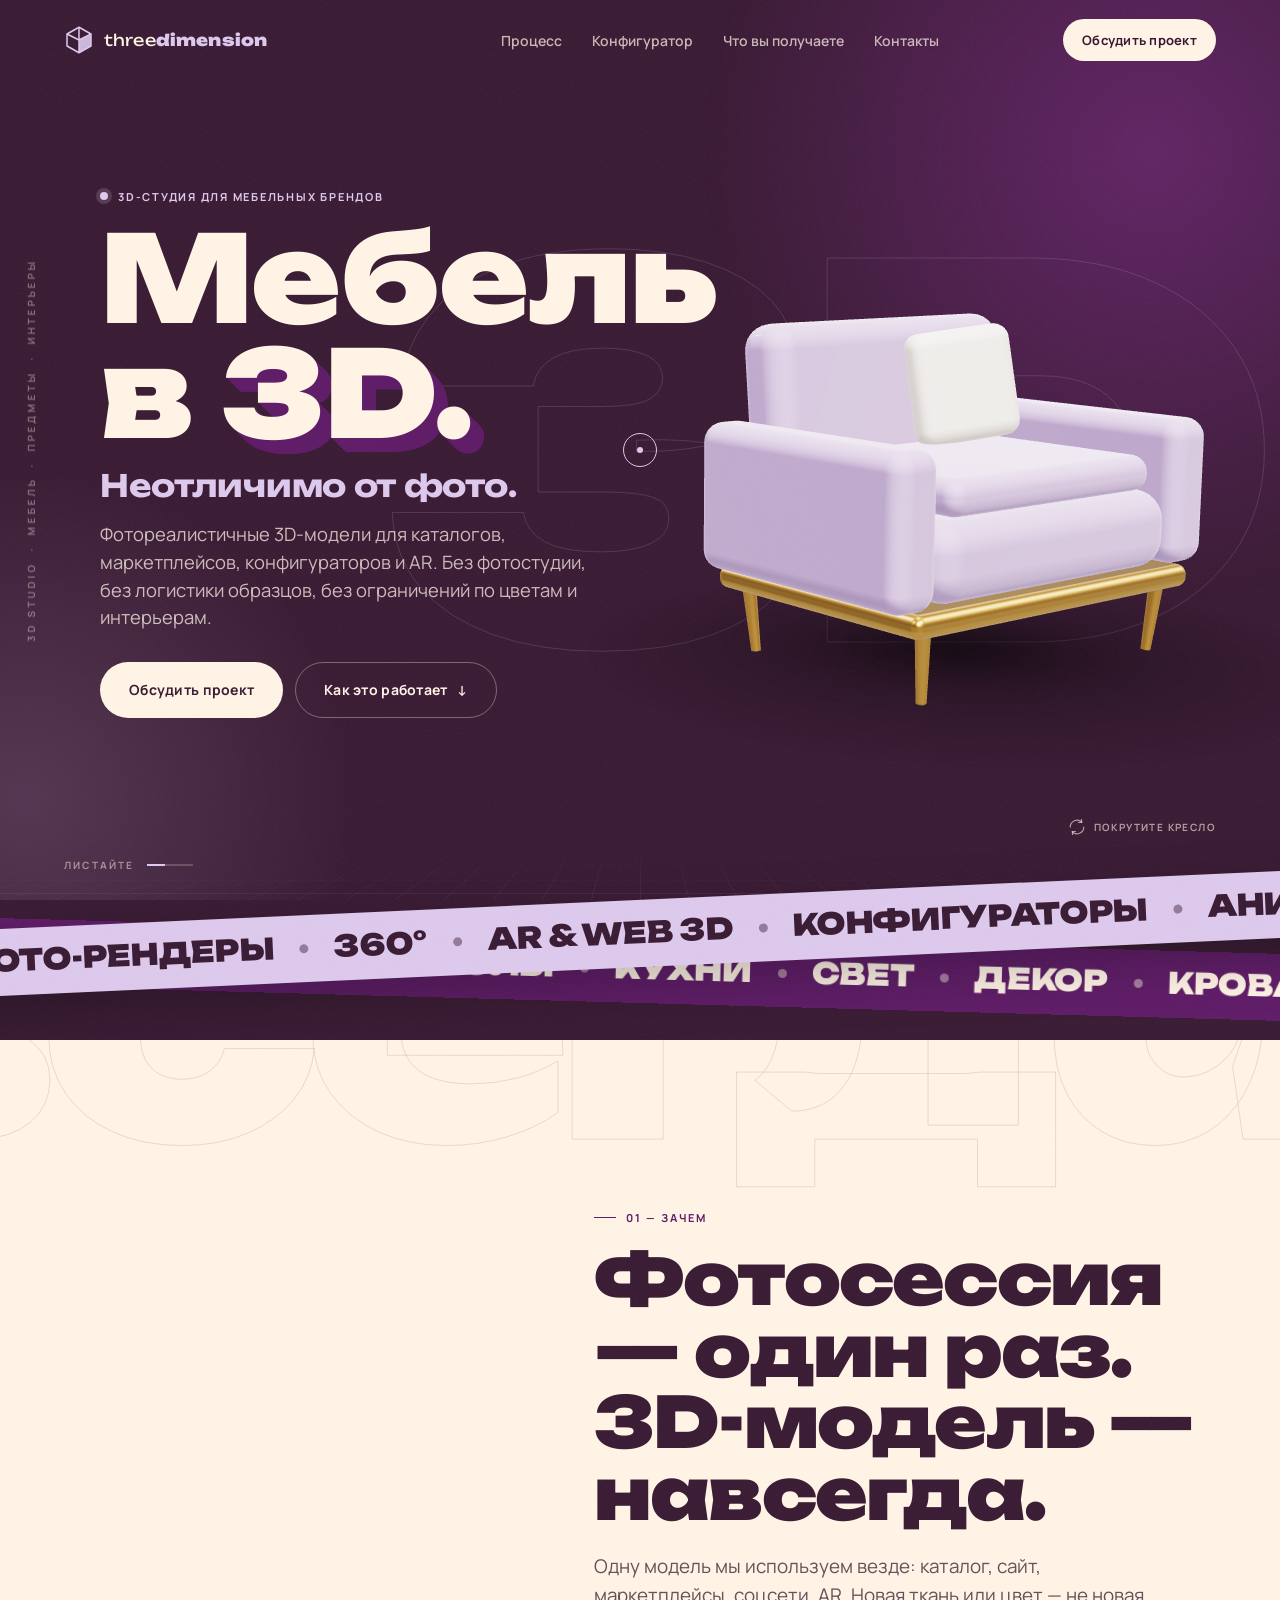
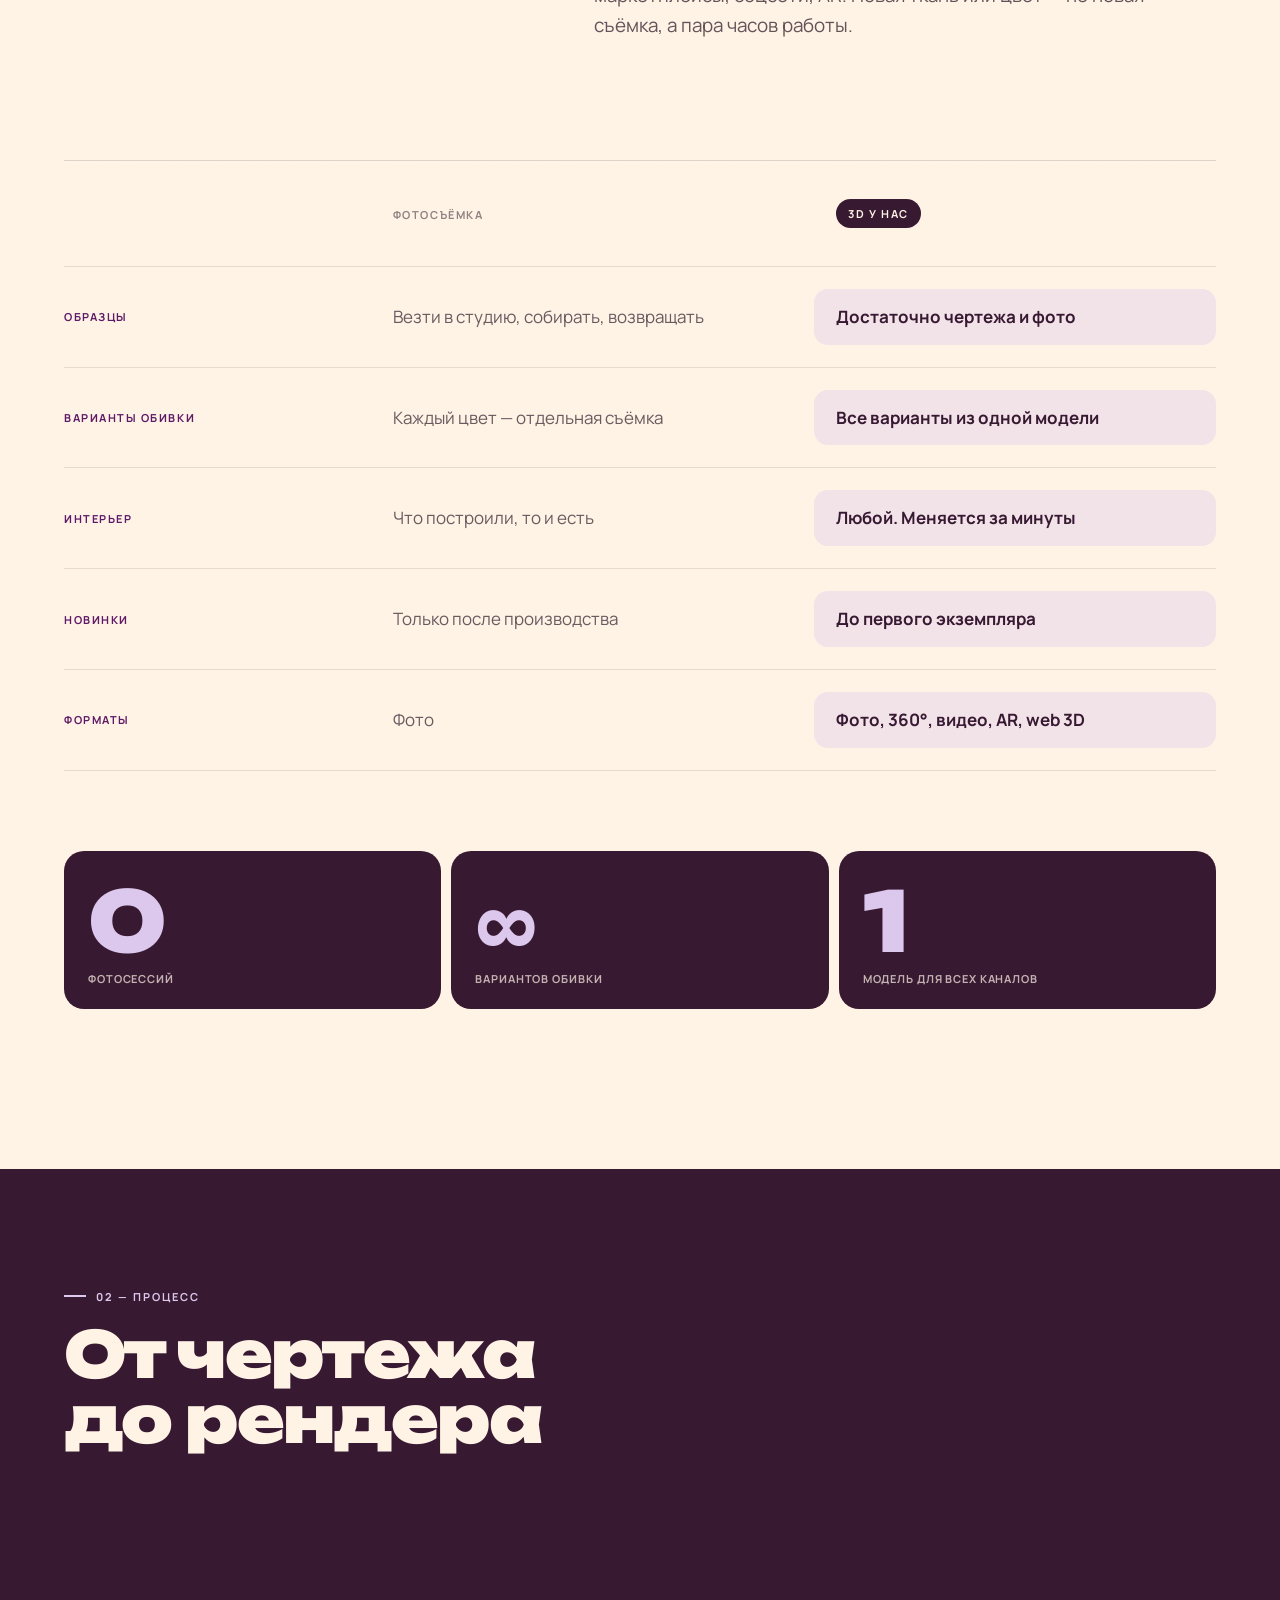
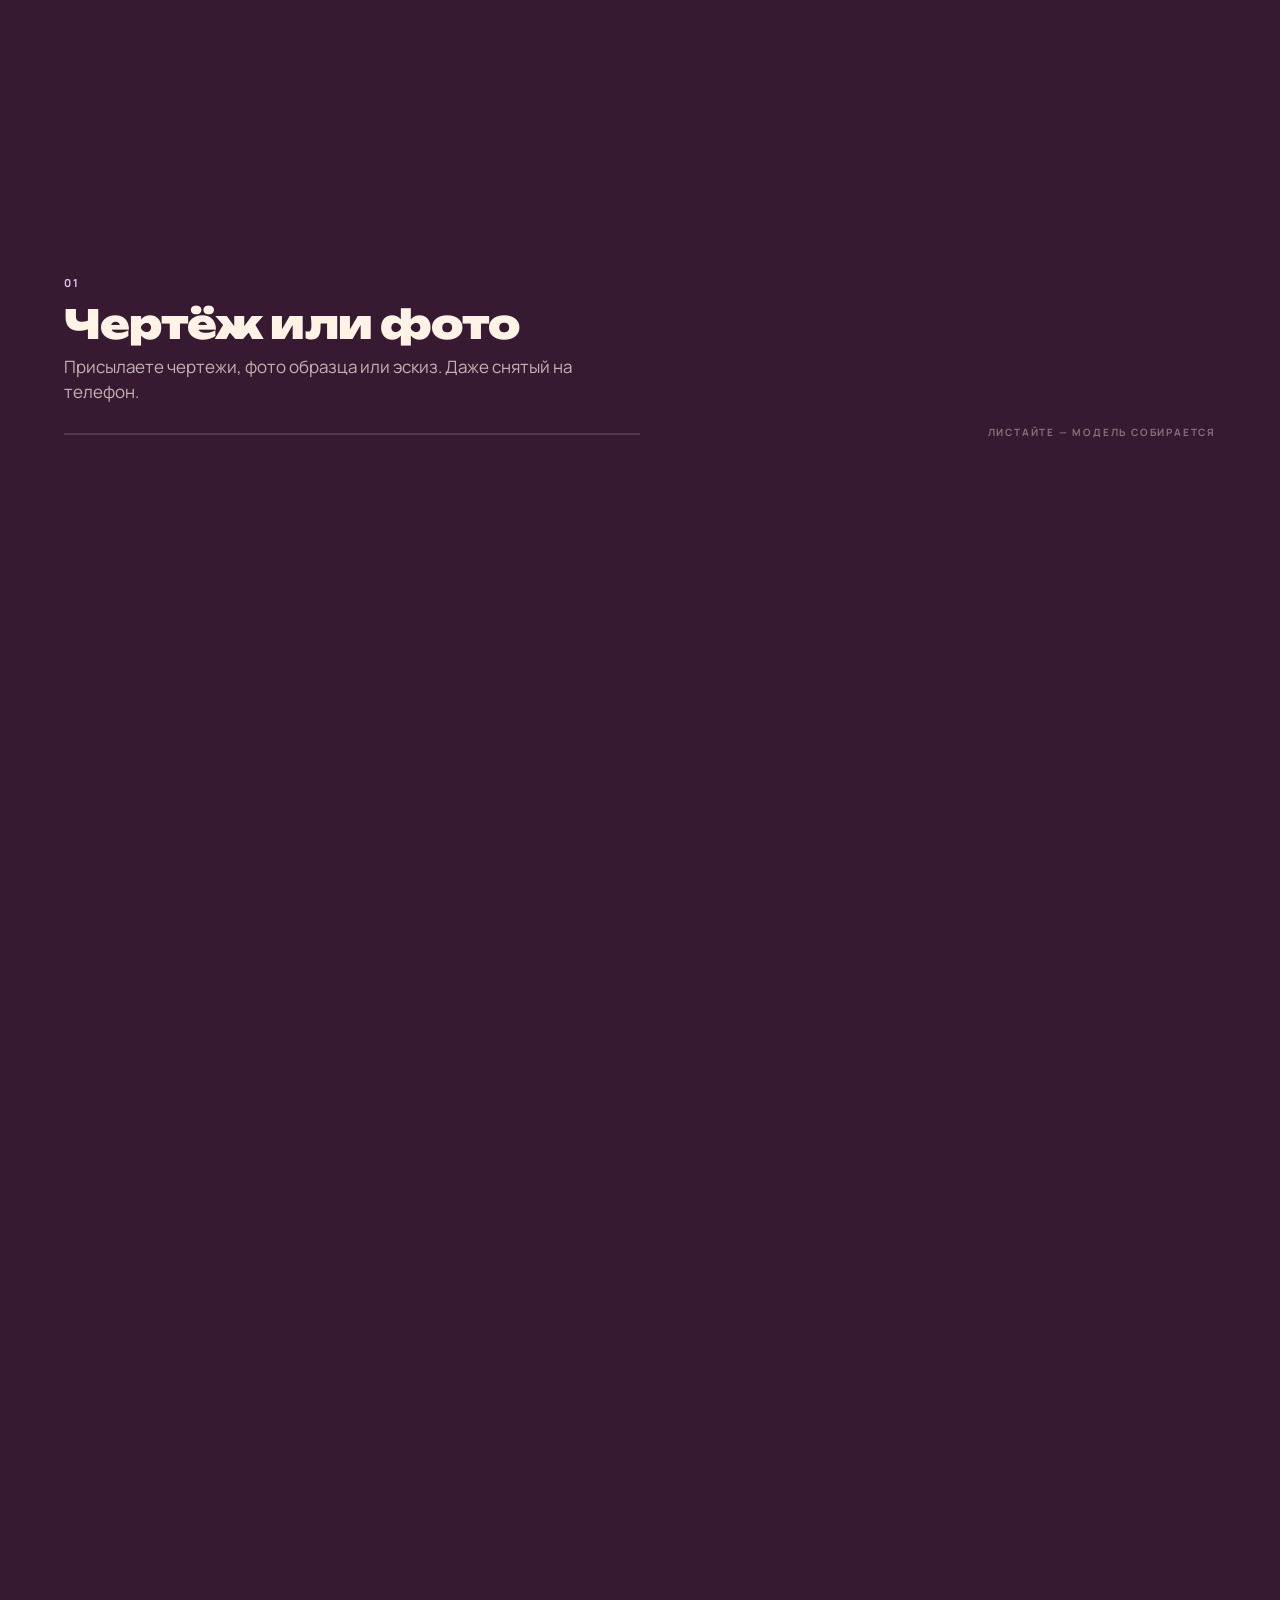
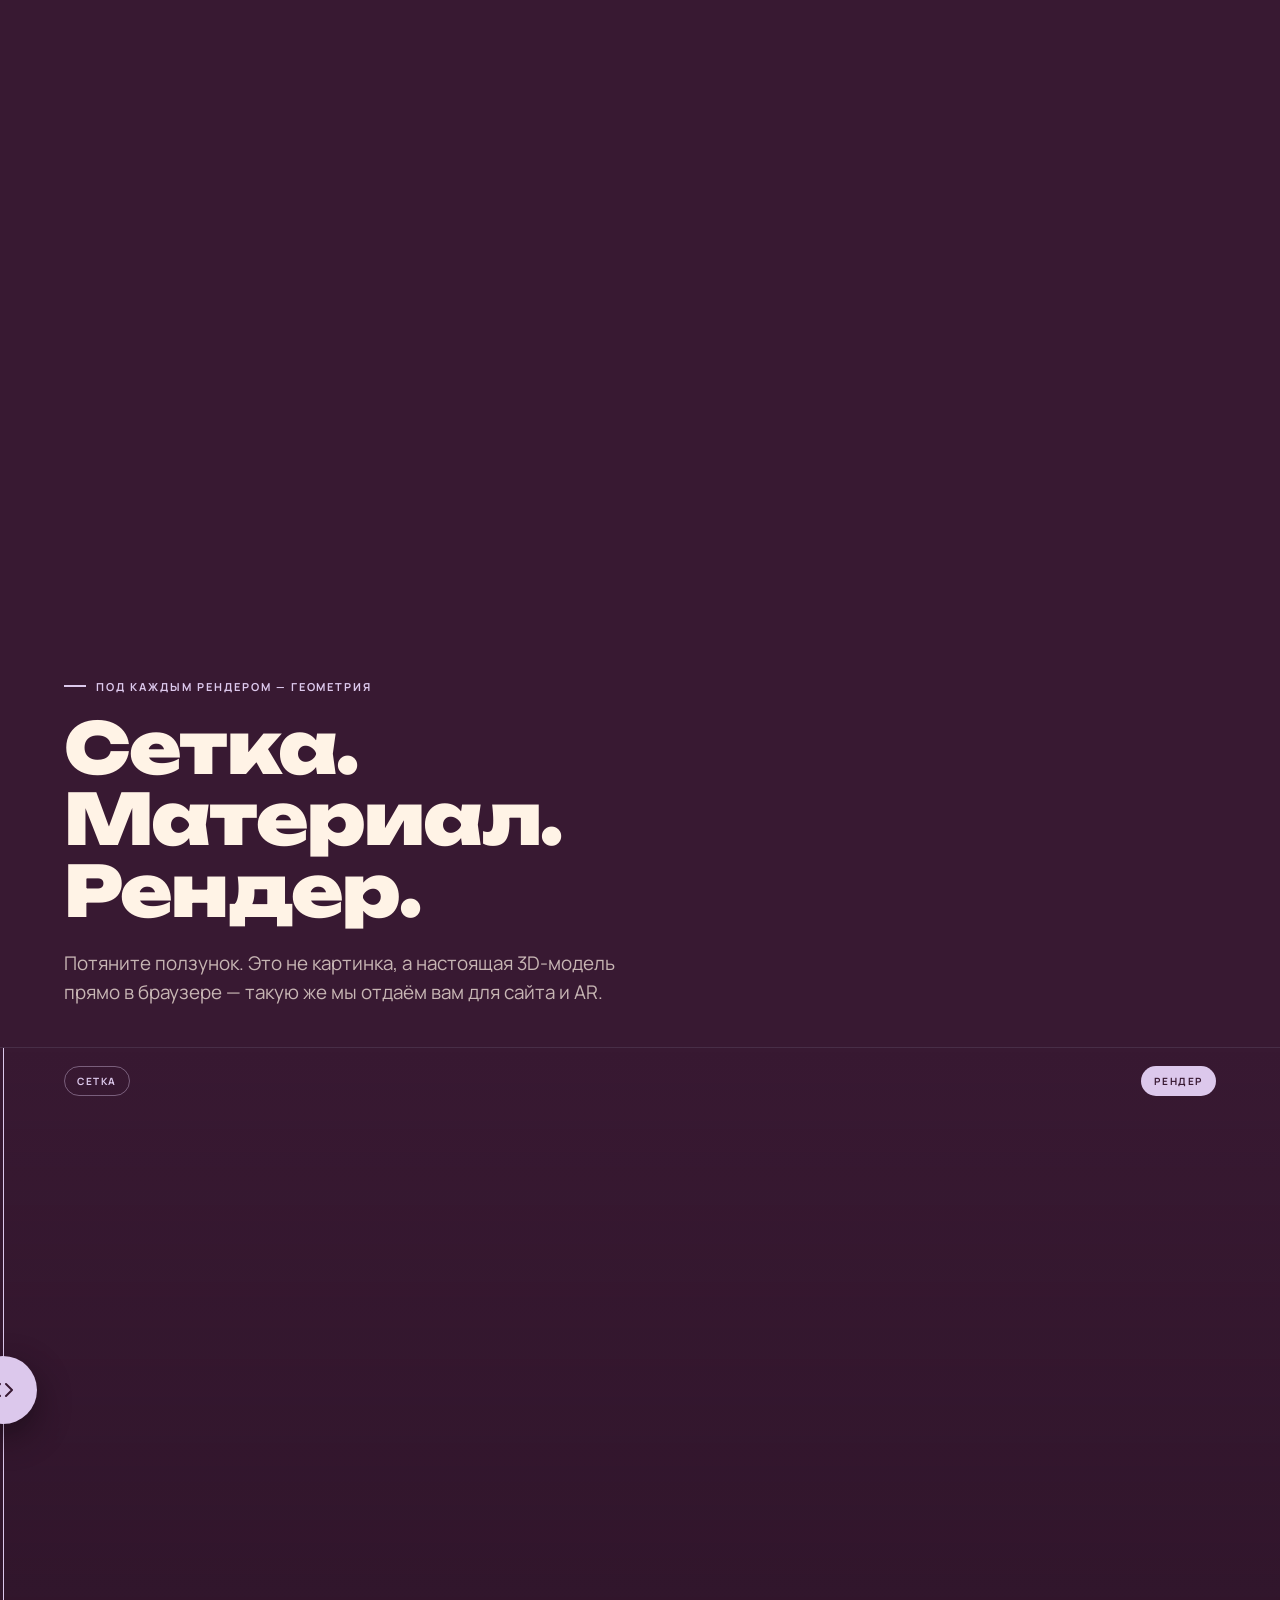
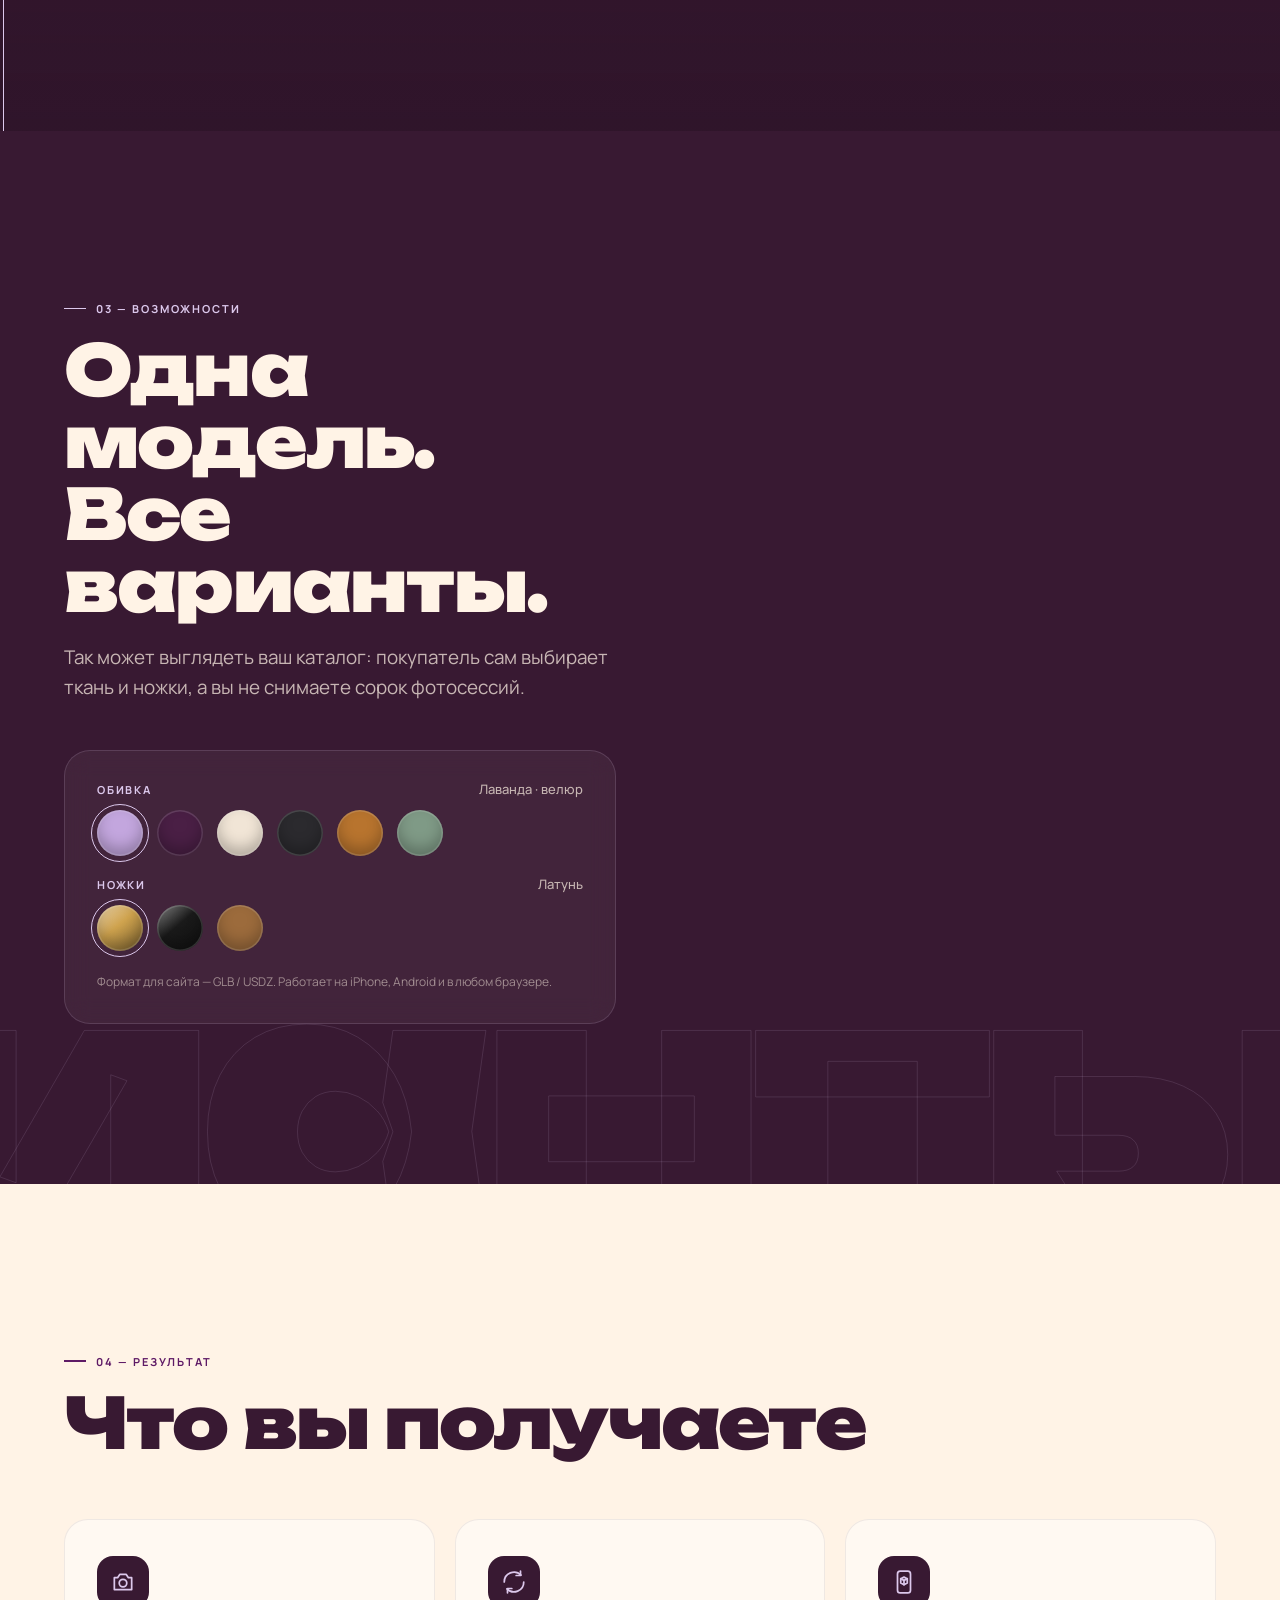
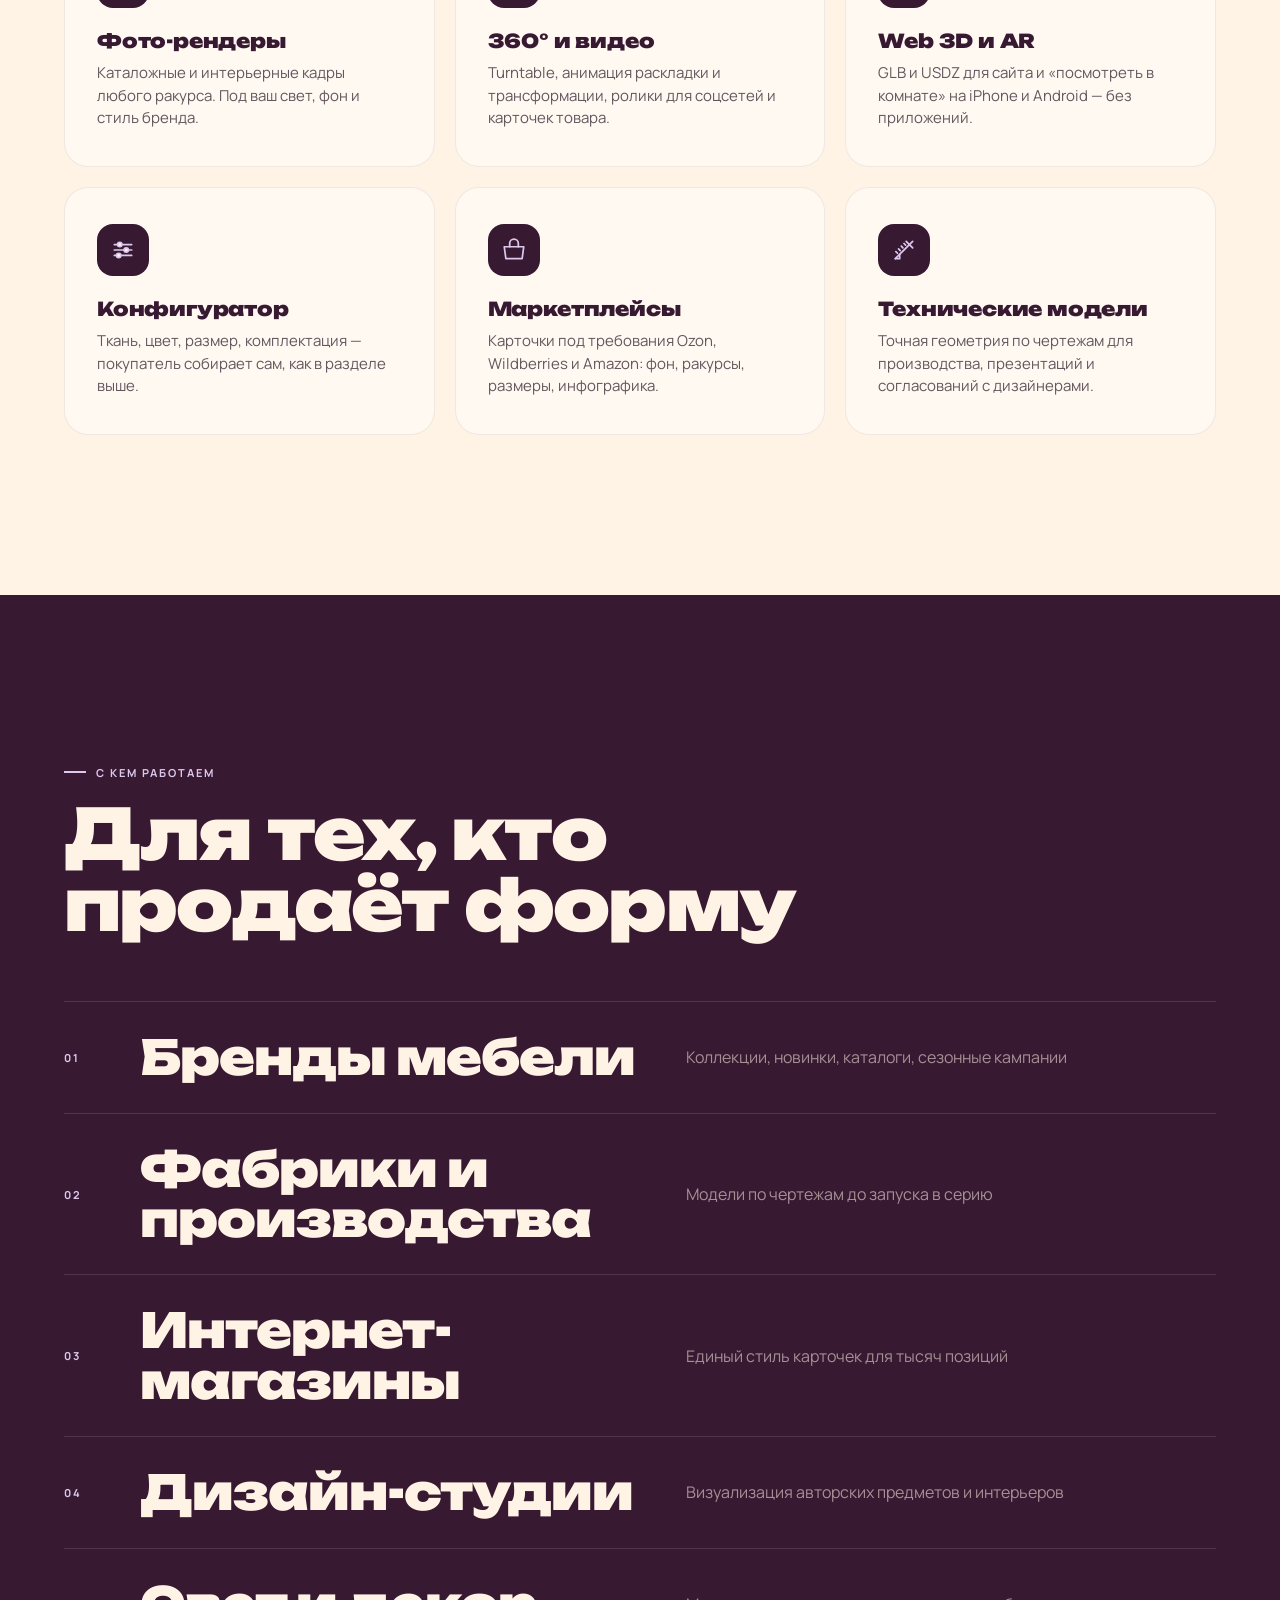
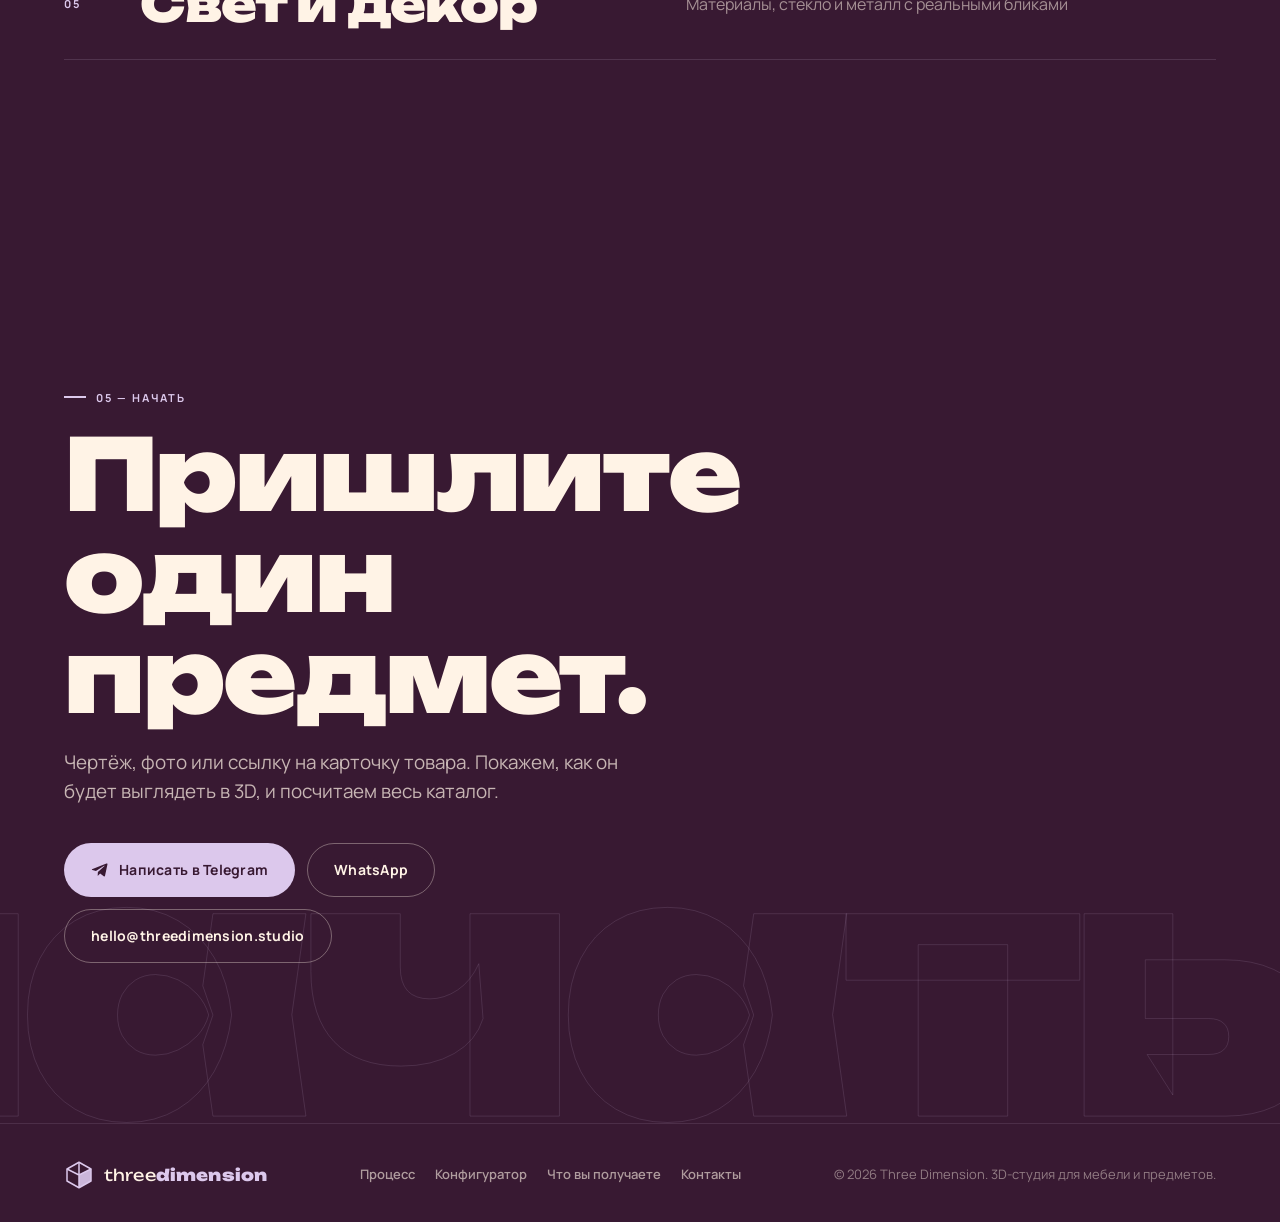
==== index.html @ 96ffd74b "Сайт 3D-студии Three Dimension: hero с 3D-креслом, процесс, сетка/рендер, конфигуратор Статичный mob" ====
<!DOCTYPE html>
<html lang="ru">
<head>
  <meta charset="utf-8">
  <meta name="viewport" content="width=device-width, initial-scale=1, viewport-fit=cover">
  <title>Three Dimension — 3D-модели мебели и предметов, неотличимые от фото</title>
  <meta name="description" content="3D-студия для брендов мебели и предметов. Фотореалистичные 3D-модели для каталогов, маркетплейсов, конфигураторов и AR. Одна модель — все варианты обивки, цветов и интерьеров.">
  <meta name="theme-color" content="#381932">
  <meta property="og:title" content="Three Dimension — мебель в 3D, неотличимо от фото">
  <meta property="og:description" content="Фотореалистичные 3D-модели мебели и предметов для каталогов, маркетплейсов, конфигураторов и AR.">
  <meta property="og:type" content="website">
  <link rel="icon" href="assets/img/favicon.svg" type="image/svg+xml">
  <link rel="preconnect" href="https://fonts.googleapis.com">
  <link rel="preconnect" href="https://fonts.gstatic.com" crossorigin>
  <link href="https://fonts.googleapis.com/css2?family=Unbounded:wght@400;700;900&family=Manrope:wght@400;500;600;700&display=swap" rel="stylesheet">
  <link rel="stylesheet" href="assets/css/styles.css">
  <script type="importmap">
    {
      "imports": {
        "three": "./assets/vendor/three/three.module.min.js",
        "three/addons/": "./assets/vendor/three/addons/"
      }
    }
  </script>
</head>
<body>

  <!-- ===== Прелоадер ===== -->
  <div class="loader" id="loader" aria-hidden="true">
    <div class="loader__panel loader__panel--top"></div>
    <div class="loader__panel loader__panel--bottom"></div>
    <div class="loader__content">
      <div class="cube" aria-hidden="true">
        <i></i><i></i><i></i><i></i><i></i><i></i>
      </div>
      <div class="loader__bar"><i id="loaderBar"></i></div>
      <div class="loader__text">собираем 3D-сцену</div>
    </div>
  </div>

  <!-- ===== Кастомный курсор (только десктоп) ===== -->
  <div class="cursor" id="cursor" aria-hidden="true">
    <div class="cursor__dot"></div>
    <div class="cursor__ring"><span>покрутить</span></div>
  </div>

  <!-- ===== 3D-сцена: один фиксированный canvas на всю страницу ===== -->
  <canvas class="scene" id="scene" aria-hidden="true"></canvas>
  <div class="scene-fallback" id="sceneFallback" aria-hidden="true">
    <svg viewBox="0 0 320 320" fill="none" stroke="currentColor" stroke-width="1.5" stroke-linejoin="round">
      <g class="fb-float">
        <path d="M160 40 260 100v120l-100 60-100-60V100z"/>
        <path d="M160 40v120m0 0 100-60M160 160 60 100M160 160v120"/>
        <path d="M110 70v60l50 30 50-30V70" opacity=".5"/>
        <path d="M60 160l100 60 100-60" opacity=".5"/>
        <circle cx="160" cy="160" r="6" fill="currentColor" stroke="none"/>
      </g>
    </svg>
  </div>
  <div class="noise" aria-hidden="true"></div>

  <!-- ===== Шапка ===== -->
  <header class="header" id="header">
    <a class="logo" href="#top" aria-label="Three Dimension — на главную">
      <svg class="logo__mark" viewBox="0 0 40 40" aria-hidden="true">
        <path d="M20 3 36 12v16L20 37 4 28V12z" fill="none" stroke="currentColor" stroke-width="2" stroke-linejoin="round"/>
        <path d="M20 3v17m0 0 16-8M20 20 4 12M20 20v17" fill="none" stroke="currentColor" stroke-width="2" stroke-linejoin="round"/>
        <path d="M20 20 36 12v16L20 37z" fill="currentColor" opacity=".9"/>
      </svg>
      <span class="logo__text">three<b>dimension</b></span>
    </a>

    <nav class="nav" aria-label="Разделы">
      <a href="#process">Процесс</a>
      <a href="#config">Конфигуратор</a>
      <a href="#services">Что вы получаете</a>
      <a href="#contact">Контакты</a>
    </nav>

    <a class="btn btn--milk btn--sm header__cta" href="#contact" data-cursor="link">Обсудить проект</a>

    <button class="burger" id="burger" aria-label="Открыть меню" aria-expanded="false" aria-controls="menu">
      <span></span><span></span>
    </button>
  </header>

  <!-- ===== Мобильное меню ===== -->
  <div class="menu" id="menu" aria-hidden="true">
    <div class="menu__bg"></div>
    <nav class="menu__nav" aria-label="Меню">
      <a href="#process"><small>01</small>Процесс</a>
      <a href="#compare"><small>02</small>Сетка / рендер</a>
      <a href="#config"><small>03</small>Конфигуратор</a>
      <a href="#services"><small>04</small>Результат</a>
      <a href="#contact"><small>05</small>Контакты</a>
    </nav>
    <div class="menu__foot">
      <a class="btn btn--milk" href="#contact">Обсудить проект</a>
      <p>3D-студия для брендов мебели и предметов</p>
    </div>
  </div>

  <main id="top">

    <!-- ===== HERO ===== -->
    <section class="hero" id="hero" data-stage="hero">
      <div class="hero__bg" aria-hidden="true">
        <div class="orb orb--1" data-parallax="-0.15"></div>
        <div class="orb orb--2" data-parallax="0.1"></div>
        <div class="hero__big" data-parallax="0.25">3D</div>
        <div class="hero__floor"></div>
      </div>

      <aside class="hero__side" aria-hidden="true">3D studio&nbsp;&nbsp;·&nbsp;&nbsp;мебель&nbsp;&nbsp;·&nbsp;&nbsp;предметы&nbsp;&nbsp;·&nbsp;&nbsp;интерьеры</aside>

      <div class="hero__drag" id="heroDrag" data-cursor="drag" aria-hidden="true"></div>

      <div class="hero__content">
        <p class="hero__eyebrow">
          <span class="dot"></span>3D-студия для мебельных брендов
        </p>
        <h1 class="hero__title" data-split>
          <span class="hero__line">Мебель</span>
          <span class="hero__line">в <em class="extrude">3D.</em></span>
          <span class="hero__line hero__line--sub">Неотличимо от фото.</span>
        </h1>
        <p class="hero__lead">
          Фотореалистичные 3D-модели для каталогов, маркетплейсов, конфигураторов и AR.
          <span class="hero__lead-more">Без фотостудии, без логистики образцов, без ограничений по цветам и интерьерам.</span>
        </p>
        <div class="hero__actions">
          <a class="btn btn--milk" href="#contact" data-cursor="link" data-magnet>Обсудить проект</a>
          <a class="btn btn--ghost" href="#process" data-cursor="link" data-magnet>Как это работает <span class="arrow">↓</span></a>
        </div>
      </div>

      <div class="hero__hint" aria-hidden="true">
        <svg viewBox="0 0 24 24" fill="none" stroke="currentColor" stroke-width="1.6" stroke-linecap="round" stroke-linejoin="round"><path d="M3 12a9 9 0 0 1 15.5-6.3M21 12a9 9 0 0 1-15.5 6.3"/><path d="M18 2v4h-4M6 22v-4h4"/></svg>
        <span>покрутите кресло</span>
      </div>

      <div class="hero__scroll" aria-hidden="true"><span>листайте</span><i></i></div>
    </section>

    <!-- ===== Бегущая строка ===== -->
    <div class="marquee-wrap" aria-hidden="true">
      <div class="marquee marquee--a">
        <div class="marquee__track">
          <span>Фото-рендеры</span><span>360°</span><span>AR &amp; Web 3D</span><span>Конфигураторы</span><span>Анимация</span><span>Маркетплейсы</span>
          <span>Фото-рендеры</span><span>360°</span><span>AR &amp; Web 3D</span><span>Конфигураторы</span><span>Анимация</span><span>Маркетплейсы</span>
        </div>
      </div>
      <div class="marquee marquee--b">
        <div class="marquee__track">
          <span>Диваны</span><span>Кресла</span><span>Столы</span><span>Кухни</span><span>Свет</span><span>Декор</span><span>Кровати</span><span>Шкафы</span>
          <span>Диваны</span><span>Кресла</span><span>Столы</span><span>Кухни</span><span>Свет</span><span>Декор</span><span>Кровати</span><span>Шкафы</span>
        </div>
      </div>
    </div>

    <!-- ===== ЗАЧЕМ ===== -->
    <section class="why section section--milk" id="why" data-stage="why">
      <div class="why__ghost" aria-hidden="true" data-parallax="0.2">навсегда</div>
      <div class="why__stage" aria-hidden="true"></div>
      <div class="why__head">
        <span class="label reveal">01 — Зачем</span>
        <h2 class="h2 reveal" data-split>Фотосессия — один раз. 3D-модель — навсегда.</h2>
        <p class="lead reveal">
          Одну модель мы используем везде: каталог, сайт, маркетплейсы, соцсети, AR.
          Новая ткань или цвет — не новая съёмка, а пара часов работы.
        </p>
      </div>

      <div class="versus reveal" role="table" aria-label="Фотосъёмка против 3D">
        <div class="versus__row versus__row--head" role="row">
          <div role="columnheader"></div>
          <div role="columnheader"><span>Фотосъёмка</span></div>
          <div role="columnheader"><span class="tag">3D у нас</span></div>
        </div>
        <div class="versus__row" role="row">
          <div role="rowheader">Образцы</div>
          <div role="cell">Везти в студию, собирать, возвращать</div>
          <div role="cell"><b>Достаточно чертежа и фото</b></div>
        </div>
        <div class="versus__row" role="row">
          <div role="rowheader">Варианты обивки</div>
          <div role="cell">Каждый цвет — отдельная съёмка</div>
          <div role="cell"><b>Все варианты из одной модели</b></div>
        </div>
        <div class="versus__row" role="row">
          <div role="rowheader">Интерьер</div>
          <div role="cell">Что построили, то и есть</div>
          <div role="cell"><b>Любой. Меняется за минуты</b></div>
        </div>
        <div class="versus__row" role="row">
          <div role="rowheader">Новинки</div>
          <div role="cell">Только после производства</div>
          <div role="cell"><b>До первого экземпляра</b></div>
        </div>
        <div class="versus__row" role="row">
          <div role="rowheader">Форматы</div>
          <div role="cell">Фото</div>
          <div role="cell"><b>Фото, 360°, видео, AR, web 3D</b></div>
        </div>
      </div>

      <div class="stats reveal">
        <div class="stat"><span class="stat__num">0</span><span class="stat__txt">фотосессий</span></div>
        <div class="stat"><span class="stat__num">∞</span><span class="stat__txt">вариантов обивки</span></div>
        <div class="stat"><span class="stat__num">1</span><span class="stat__txt">модель для всех каналов</span></div>
      </div>
    </section>

    <!-- ===== ПРОЦЕСС (sticky, 3D-сцена ведёт) ===== -->
    <section class="process" id="process" data-stage="process">
      <div class="process__sticky">
        <div class="process__head">
          <span class="label">02 — Процесс</span>
          <h2 class="h2">От чертежа<br>до рендера</h2>
        </div>

        <ol class="steps" id="steps">
          <li class="step is-active" data-step="0">
            <span class="step__num">01</span>
            <h3 class="step__title">Чертёж или фото</h3>
            <p class="step__text">Присылаете чертежи, фото образца или эскиз. Даже снятый на телефон.</p>
          </li>
          <li class="step" data-step="1">
            <span class="step__num">02</span>
            <h3 class="step__title">Моделирование</h3>
            <p class="step__text">Собираем точную геометрию: каждый шов, каждая фаска, реальные размеры.</p>
          </li>
          <li class="step" data-step="2">
            <span class="step__num">03</span>
            <h3 class="step__title">Материалы</h3>
            <p class="step__text">Ткани, кожа, дерево, металл — по вашим образцам, с настоящей фактурой и бликами.</p>
          </li>
          <li class="step" data-step="3">
            <span class="step__num">04</span>
            <h3 class="step__title">Рендер и форматы</h3>
            <p class="step__text">Фото-рендеры, 360°, AR, GLB и USDZ для сайта и маркетплейсов. Готово к публикации.</p>
          </li>
        </ol>

        <div class="process__stage" aria-hidden="true"></div>
        <div class="process__progress" aria-hidden="true"><i id="processBar"></i></div>
        <div class="process__hint" aria-hidden="true">листайте — модель собирается</div>
      </div>
    </section>

    <!-- ===== СЕТКА / РЕНДЕР ===== -->
    <section class="compare section" id="compare" data-stage="compare">
      <div class="compare__head">
        <span class="label reveal">Под каждым рендером — геометрия</span>
        <h2 class="h2 reveal" data-split>Сетка. Материал. Рендер.</h2>
        <p class="lead reveal">Потяните ползунок. Это не картинка, а настоящая 3D-модель прямо в браузере — такую же мы отдаём вам для сайта и AR.</p>
      </div>
      <div class="compare__stage" id="compareStage">
        <div class="compare__divider" id="compareDivider">
          <button class="compare__handle" id="compareHandle" aria-label="Перетащите, чтобы сравнить сетку и рендер">
            <svg viewBox="0 0 24 24" fill="none" stroke="currentColor" stroke-width="2" stroke-linecap="round" stroke-linejoin="round"><path d="m9 6-6 6 6 6M15 6l6 6-6 6"/></svg>
          </button>
        </div>
        <span class="compare__tag compare__tag--l" aria-hidden="true">сетка</span>
        <span class="compare__tag compare__tag--r" aria-hidden="true">рендер</span>
      </div>
    </section>

    <!-- ===== КОНФИГУРАТОР ===== -->
    <section class="config section" id="config" data-stage="config">
      <div class="config__ghost" aria-hidden="true" data-parallax="0.15">варианты</div>
      <div class="config__text">
        <span class="label reveal">03 — Возможности</span>
        <h2 class="h2 reveal" data-split>Одна модель. Все варианты.</h2>
        <p class="lead reveal">Так может выглядеть ваш каталог: покупатель сам выбирает ткань и ножки, а вы не снимаете сорок фотосессий.</p>
      </div>

      <div class="config__stage" aria-hidden="true"></div>

      <div class="config__panel reveal">
        <div class="config__group">
          <div class="config__label">Обивка <span id="fabricName">Лаванда · велюр</span></div>
          <div class="swatches" data-group="fabric" role="radiogroup" aria-label="Обивка">
            <button class="swatch is-active" data-value="lavender" style="--c:#c3a6de" role="radio" aria-checked="true" aria-label="Лаванда, велюр"></button>
            <button class="swatch" data-value="plum" style="--c:#4a1f45" role="radio" aria-checked="false" aria-label="Слива, велюр"></button>
            <button class="swatch" data-value="milk" style="--c:#f1e5d6" role="radio" aria-checked="false" aria-label="Молоко, букле"></button>
            <button class="swatch" data-value="graphite" style="--c:#2b2a2e" role="radio" aria-checked="false" aria-label="Графит, шерсть"></button>
            <button class="swatch" data-value="ochre" style="--c:#b8742e" role="radio" aria-checked="false" aria-label="Охра, кожа"></button>
            <button class="swatch" data-value="sage" style="--c:#7f9a86" role="radio" aria-checked="false" aria-label="Шалфей, лён"></button>
          </div>
        </div>
        <div class="config__group">
          <div class="config__label">Ножки <span id="legsName">Латунь</span></div>
          <div class="swatches" data-group="legs" role="radiogroup" aria-label="Ножки">
            <button class="swatch swatch--metal is-active" data-value="brass" style="--c:#cfa34e" role="radio" aria-checked="true" aria-label="Латунь"></button>
            <button class="swatch swatch--metal" data-value="black" style="--c:#1a1a1a" role="radio" aria-checked="false" aria-label="Чёрный металл"></button>
            <button class="swatch" data-value="oak" style="--c:#9c6b3c" role="radio" aria-checked="false" aria-label="Дуб"></button>
          </div>
        </div>
        <p class="config__note">Формат для сайта — GLB / USDZ. Работает на iPhone, Android и в любом браузере.</p>
      </div>
    </section>

    <!-- ===== ЧТО ВЫ ПОЛУЧАЕТЕ ===== -->
    <section class="services section section--milk" id="services" data-stage="services">
      <div class="services__head">
        <span class="label reveal">04 — Результат</span>
        <h2 class="h2 reveal" data-split>Что вы получаете</h2>
      </div>
      <div class="cards">
        <article class="card reveal" data-tilt>
          <div class="card__icon"><svg viewBox="0 0 24 24" fill="none" stroke="currentColor" stroke-width="1.6" stroke-linecap="round" stroke-linejoin="round"><path d="M4 8h3l2-3h6l2 3h3v11H4z"/><circle cx="12" cy="13" r="3.5"/></svg></div>
          <h3>Фото-рендеры</h3>
          <p>Каталожные и интерьерные кадры любого ракурса. Под ваш свет, фон и стиль бренда.</p>
        </article>
        <article class="card reveal" data-tilt>
          <div class="card__icon"><svg viewBox="0 0 24 24" fill="none" stroke="currentColor" stroke-width="1.6" stroke-linecap="round" stroke-linejoin="round"><path d="M3 12a9 9 0 0 1 15.5-6.3M21 12a9 9 0 0 1-15.5 6.3"/><path d="M18 2v4h-4M6 22v-4h4"/></svg></div>
          <h3>360° и видео</h3>
          <p>Turntable, анимация раскладки и трансформации, ролики для соцсетей и карточек товара.</p>
        </article>
        <article class="card reveal" data-tilt>
          <div class="card__icon"><svg viewBox="0 0 24 24" fill="none" stroke="currentColor" stroke-width="1.6" stroke-linecap="round" stroke-linejoin="round"><rect x="6" y="2" width="12" height="20" rx="2.5"/><path d="M12 7.5 15 9v4l-3 1.5L9 13V9z"/><path d="M12 10.5 15 9M12 10.5 9 9M12 10.5v4"/></svg></div>
          <h3>Web 3D и AR</h3>
          <p>GLB и USDZ для сайта и «посмотреть в комнате» на iPhone и Android — без приложений.</p>
        </article>
        <article class="card reveal" data-tilt>
          <div class="card__icon"><svg viewBox="0 0 24 24" fill="none" stroke="currentColor" stroke-width="1.6" stroke-linecap="round" stroke-linejoin="round"><path d="M4 7h16M4 12h16M4 17h16"/><circle cx="9" cy="7" r="2" fill="var(--bg-card)"/><circle cx="15" cy="12" r="2" fill="var(--bg-card)"/><circle cx="8" cy="17" r="2" fill="var(--bg-card)"/></svg></div>
          <h3>Конфигуратор</h3>
          <p>Ткань, цвет, размер, комплектация — покупатель собирает сам, как в разделе выше.</p>
        </article>
        <article class="card reveal" data-tilt>
          <div class="card__icon"><svg viewBox="0 0 24 24" fill="none" stroke="currentColor" stroke-width="1.6" stroke-linecap="round" stroke-linejoin="round"><path d="M3 9h18l-1.5 11h-15z"/><path d="M8 9V6a4 4 0 0 1 8 0v3"/></svg></div>
          <h3>Маркетплейсы</h3>
          <p>Карточки под требования Ozon, Wildberries и Amazon: фон, ракурсы, размеры, инфографика.</p>
        </article>
        <article class="card reveal" data-tilt>
          <div class="card__icon"><svg viewBox="0 0 24 24" fill="none" stroke="currentColor" stroke-width="1.6" stroke-linecap="round" stroke-linejoin="round"><path d="M4 20 20 4"/><path d="m14 4 6 6M7 11l1.5 1.5M9.5 8.5 11 10M12 6l1.5 1.5M4.5 13.5 6 15"/><path d="M4 20h4v-4"/></svg></div>
          <h3>Технические модели</h3>
          <p>Точная геометрия по чертежам для производства, презентаций и согласований с дизайнерами.</p>
        </article>
      </div>
    </section>

    <!-- ===== ДЛЯ КОГО ===== -->
    <section class="audience section" id="audience" data-stage="audience">
      <div class="audience__head">
        <span class="label reveal">С кем работаем</span>
        <h2 class="h2 reveal" data-split>Для тех, кто продаёт форму</h2>
      </div>
      <ul class="rows">
        <li class="row reveal"><span class="row__num">01</span><span class="row__name">Бренды мебели</span><span class="row__desc">Коллекции, новинки, каталоги, сезонные кампании</span></li>
        <li class="row reveal"><span class="row__num">02</span><span class="row__name">Фабрики и производства</span><span class="row__desc">Модели по чертежам до запуска в серию</span></li>
        <li class="row reveal"><span class="row__num">03</span><span class="row__name">Интернет-магазины</span><span class="row__desc">Единый стиль карточек для тысяч позиций</span></li>
        <li class="row reveal"><span class="row__num">04</span><span class="row__name">Дизайн-студии</span><span class="row__desc">Визуализация авторских предметов и интерьеров</span></li>
        <li class="row reveal"><span class="row__num">05</span><span class="row__name">Свет и декор</span><span class="row__desc">Материалы, стекло и металл с реальными бликами</span></li>
      </ul>
    </section>

    <!-- ===== CTA / КОНТАКТЫ ===== -->
    <section class="cta section" id="contact" data-stage="cta">
      <div class="cta__ghost" aria-hidden="true" data-parallax="0.12">начать</div>
      <div class="cta__stage" aria-hidden="true"></div>
      <div class="cta__content">
        <span class="label reveal">05 — Начать</span>
        <h2 class="h2 h2--xl reveal" data-split>Пришлите один предмет.</h2>
        <p class="lead reveal">Чертёж, фото или ссылку на карточку товара. Покажем, как он будет выглядеть в 3D, и посчитаем весь каталог.</p>
        <!-- TODO: заменить контакты на реальные -->
        <div class="cta__actions reveal">
          <a class="btn btn--lavender" href="https://t.me/threedimension" target="_blank" rel="noopener" data-cursor="link" data-magnet>
            <svg viewBox="0 0 24 24" fill="currentColor" aria-hidden="true"><path d="M21.9 4.6 18.7 19.5c-.2 1-.9 1.3-1.7.8l-4.8-3.5-2.3 2.2c-.3.3-.5.5-1 .5l.3-4.9 8.8-8c.4-.3-.1-.5-.6-.2L6.6 13.4 1.9 12c-1-.3-1-1 .2-1.5L20.6 3.4c.9-.3 1.6.2 1.3 1.2z"/></svg>
            Написать в Telegram
          </a>
          <a class="btn btn--ghost" href="https://wa.me/79990000000" target="_blank" rel="noopener" data-cursor="link" data-magnet>WhatsApp</a>
          <a class="btn btn--ghost" href="mailto:hello@threedimension.studio" data-cursor="link" data-magnet>hello@threedimension.studio</a>
        </div>
      </div>
    </section>

  </main>

  <footer class="footer">
    <a class="logo logo--footer" href="#top">
      <svg class="logo__mark" viewBox="0 0 40 40" aria-hidden="true">
        <path d="M20 3 36 12v16L20 37 4 28V12z" fill="none" stroke="currentColor" stroke-width="2" stroke-linejoin="round"/>
        <path d="M20 3v17m0 0 16-8M20 20 4 12M20 20v17" fill="none" stroke="currentColor" stroke-width="2" stroke-linejoin="round"/>
        <path d="M20 20 36 12v16L20 37z" fill="currentColor" opacity=".9"/>
      </svg>
      <span class="logo__text">three<b>dimension</b></span>
    </a>
    <nav class="footer__nav" aria-label="Подвал">
      <a href="#process">Процесс</a>
      <a href="#config">Конфигуратор</a>
      <a href="#services">Что вы получаете</a>
      <a href="#contact">Контакты</a>
    </nav>
    <p class="footer__copy">© <span id="year">2026</span> Three Dimension. 3D-студия для мебели и предметов.</p>
  </footer>

  <script src="assets/js/main.js"></script>
  <script type="module" src="assets/js/scene.js"></script>
</body>
</html>
---- assets/css/styles.css ----
/* =====================================================================
   THREE DIMENSION — стили. Mobile-first.
   Палитра: plum #381932 · milk #FFF3E6 · deep purple #5E1A66 · lavender #DCC8EC · grey-black #141414
   ===================================================================== */

:root {
  --plum: #381932;
  --plum-deep: #200e1d;
  --plum-2: #4a2043;
  --black: #141414;
  --purple: #5e1a66;
  --purple-2: #7b2a86;
  --lavender: #dcc8ec;
  --lavender-2: #c3a6de;
  --milk: #fff3e6;
  --milk-2: #f4e6d6;
  --ink: #22111f;

  --font-d: 'Unbounded', 'Manrope', system-ui, sans-serif;
  --font-t: 'Manrope', system-ui, -apple-system, 'Segoe UI', sans-serif;

  --pad: clamp(20px, 5vw, 72px);
  --header-h: 68px;
  --ease: cubic-bezier(.22, 1, .36, 1);
  --ease-io: cubic-bezier(.65, 0, .35, 1);
}

/* ---------- base ---------- */
*, *::before, *::after { box-sizing: border-box; }
html {
  scroll-behavior: smooth;
  scroll-padding-top: var(--header-h);
  -webkit-text-size-adjust: 100%;
}
body {
  margin: 0;
  background: var(--plum);
  color: var(--milk);
  font-family: var(--font-t);
  font-size: 16px;
  line-height: 1.5;
  -webkit-font-smoothing: antialiased;
  -moz-osx-font-smoothing: grayscale;
  overflow-x: hidden;
  overscroll-behavior-y: none;
}
body.is-locked { overflow: hidden; }
::selection { background: var(--lavender); color: var(--plum); }
:focus-visible { outline: 2px solid var(--lavender); outline-offset: 3px; border-radius: 4px; }
img, svg { display: block; max-width: 100%; }
a { color: inherit; }
main { position: relative; }

/* ---------- прелоадер ---------- */
.loader {
  position: fixed; inset: 0; z-index: 100;
  display: grid; place-items: center;
}
.loader__panel {
  position: absolute; left: 0; width: 100%; height: 50.5%;
  background: var(--plum-deep);
  transition: transform 1s var(--ease-io);
}
.loader__panel--top { top: 0; }
.loader__panel--bottom { bottom: 0; }
.loader__content {
  position: relative; display: grid; justify-items: center; gap: 26px;
  perspective: 700px;
  transition: opacity .35s, transform .35s;
}
.loader__text {
  font: 600 11px/1 var(--font-t); letter-spacing: .22em; text-transform: uppercase;
  color: rgba(255, 243, 230, .55);
}
.loader__bar { width: 150px; height: 2px; background: rgba(255, 243, 230, .14); overflow: hidden; }
.loader__bar i { display: block; height: 100%; width: 0; background: var(--lavender); transition: width .35s var(--ease); }
.loader.is-done { pointer-events: none; }
.loader.is-done .loader__panel--top { transform: translateY(-101%); }
.loader.is-done .loader__panel--bottom { transform: translateY(101%); }
.loader.is-done .loader__content { opacity: 0; transform: scale(.85); }

.cube {
  width: 58px; height: 58px; position: relative;
  transform-style: preserve-3d;
  animation: cube-spin 3.2s linear infinite;
}
.cube i { position: absolute; inset: 0; border: 1.5px solid var(--lavender); background: rgba(220, 200, 236, .04); }
.cube i:nth-child(1) { transform: translateZ(29px); }
.cube i:nth-child(2) { transform: rotateY(180deg) translateZ(29px); }
.cube i:nth-child(3) { transform: rotateY(90deg) translateZ(29px); }
.cube i:nth-child(4) { transform: rotateY(-90deg) translateZ(29px); }
.cube i:nth-child(5) { transform: rotateX(90deg) translateZ(29px); }
.cube i:nth-child(6) { transform: rotateX(-90deg) translateZ(29px); }
@keyframes cube-spin {
  from { transform: rotateX(-24deg) rotateY(0deg); }
  to   { transform: rotateX(-24deg) rotateY(360deg); }
}

/* ---------- кастомный курсор (только мышь) ---------- */
.cursor { display: none; }
@media (hover: hover) and (pointer: fine) {
  body.has-cursor, body.has-cursor a, body.has-cursor button, body.has-cursor [data-cursor] { cursor: none; }
  .cursor { display: block; position: fixed; left: 0; top: 0; z-index: 200; pointer-events: none; transition: opacity .3s; }
  .cursor.is-hidden { opacity: 0; }
  .cursor__dot {
    position: absolute; width: 6px; height: 6px; margin: -3px 0 0 -3px;
    border-radius: 50%; background: var(--lavender);
    transition: opacity .2s;
  }
  .cursor__ring {
    position: absolute; width: 34px; height: 34px; margin: -17px 0 0 -17px;
    border: 1.5px solid var(--lavender); border-radius: 50%;
    display: grid; place-items: center;
    transition: width .4s var(--ease), height .4s var(--ease), margin .4s var(--ease), background-color .35s, border-color .35s;
  }
  .cursor__ring span {
    font: 700 10px/1 var(--font-t); letter-spacing: .1em; text-transform: uppercase; color: var(--plum);
    opacity: 0; transition: opacity .2s;
  }
  .cursor.is-link .cursor__ring { width: 58px; height: 58px; margin: -29px 0 0 -29px; background: rgba(220, 200, 236, .18); }
  .cursor.is-drag .cursor__ring { width: 96px; height: 96px; margin: -48px 0 0 -48px; background: var(--lavender); }
  .cursor.is-drag .cursor__ring span { opacity: 1; }
  .cursor.is-drag .cursor__dot { opacity: 0; }
}

/* ---------- 3D-сцена ---------- */
.scene {
  position: fixed; inset: 0; z-index: 3;
  width: 100%; height: 100%;
  pointer-events: none;
}
.scene-fallback {
  display: none;
  position: fixed; z-index: 3; pointer-events: none;
  right: 4vw; top: 12vh; width: min(62vw, 380px);
  color: var(--lavender);
}
.scene-fallback.is-visible { display: block; }
.fb-float { animation: fb-float 6s ease-in-out infinite; transform-origin: 50% 50%; }
@keyframes fb-float { 50% { transform: translateY(-14px) rotate(2deg); } }

.noise {
  position: fixed; inset: 0; z-index: 5; pointer-events: none;
  opacity: .06;
  background-image: url("data:image/svg+xml,%3Csvg xmlns='http://www.w3.org/2000/svg' width='220' height='220'%3E%3Cfilter id='n'%3E%3CfeTurbulence type='fractalNoise' baseFrequency='.85' numOctaves='2' stitchTiles='stitch'/%3E%3CfeColorMatrix values='0 0 0 0 1 0 0 0 0 1 0 0 0 0 1 0 0 0 .7 0'/%3E%3C/filter%3E%3Crect width='100%25' height='100%25' filter='url(%23n)'/%3E%3C/svg%3E");
  background-size: 220px 220px;
}
@media (hover: hover) and (pointer: fine) {
  .noise { inset: -100%; width: 300%; height: 300%; animation: grain 1.4s steps(7) infinite; }
  @keyframes grain {
    0% { transform: translate(0, 0); } 15% { transform: translate(-3%, -4%); } 30% { transform: translate(2%, -6%); }
    45% { transform: translate(-5%, 3%); } 60% { transform: translate(4%, 5%); } 75% { transform: translate(-2%, 6%); }
    90% { transform: translate(5%, -2%); } 100% { transform: translate(0, 0); }
  }
}

/* ---------- кнопки, подписи, заголовки ---------- */
.btn {
  display: inline-flex; align-items: center; justify-content: center; gap: 10px;
  height: 54px; padding: 0 26px; border-radius: 999px;
  font: 700 14px/1 var(--font-t); letter-spacing: .02em; text-decoration: none; white-space: nowrap;
  border: 1.5px solid transparent;
  transition: transform .4s var(--ease), background-color .3s, color .3s, border-color .3s;
  will-change: transform;
}
.btn svg { width: 18px; height: 18px; flex: none; }
.btn .arrow { display: inline-block; transition: transform .35s var(--ease); }
.btn:hover .arrow { transform: translateY(3px); }
.btn--milk { background: var(--milk); color: var(--plum); }
.btn--milk:hover { background: var(--lavender); }
.btn--lavender { background: var(--lavender); color: var(--plum); }
.btn--lavender:hover { background: var(--milk); }
.btn--ghost { border-color: rgba(255, 243, 230, .35); color: var(--milk); }
.btn--ghost:hover { border-color: var(--milk); background: rgba(255, 243, 230, .08); }
.btn--sm { height: 42px; padding: 0 18px; font-size: 13px; }

.label {
  display: inline-flex; align-items: center; gap: 10px;
  font: 700 11px/1 var(--font-t); letter-spacing: .18em; text-transform: uppercase;
  color: var(--lavender); margin: 0 0 20px;
}
.label::before { content: ''; width: 22px; height: 1.5px; background: currentColor; }
.h2 {
  margin: 0; max-width: 900px;
  font-family: var(--font-d); font-weight: 900;
  font-size: clamp(1.9rem, 7.6vw, 4.4rem); line-height: 1.02; letter-spacing: -.025em;
  color: var(--milk);
}
.h2--xl { font-size: clamp(2.3rem, 9.6vw, 6.2rem); }
.lead {
  margin: 22px 0 0; max-width: 560px;
  font-size: clamp(1rem, 2.6vw, 1.18rem); line-height: 1.55;
  color: rgba(255, 243, 230, .72);
}
.section { position: relative; padding: clamp(84px, 14vw, 160px) var(--pad); overflow: hidden; }
.section--milk { background: var(--milk); color: var(--ink); }
.section--milk .label { color: var(--purple); }
.section--milk .h2 { color: var(--plum); }
.section--milk .lead { color: rgba(34, 17, 31, .72); }

/* появление при скролле */
.reveal { opacity: 0; transform: translateY(28px); transition: opacity .9s var(--ease), transform 1s var(--ease); }
.reveal.is-in { opacity: 1; transform: none; }
[data-split] .w { display: inline-block; white-space: nowrap; }
[data-split] .w > span {
  display: inline-block; opacity: 0; transform: translateY(.45em) rotate(2deg);
  transform-origin: 0 100%;
  transition: opacity .7s var(--ease), transform .9s var(--ease);
  transition-delay: calc(var(--i, 0) * 55ms);
}
[data-split].is-in .w > span, .is-in [data-split] .w > span { opacity: 1; transform: none; }

/* ---------- шапка ---------- */
.header {
  position: fixed; top: 0; left: 0; right: 0; z-index: 40;
  height: calc(var(--header-h) + env(safe-area-inset-top));
  padding: env(safe-area-inset-top) var(--pad) 0;
  display: flex; align-items: center; gap: 14px;
  transition: background-color .4s, backdrop-filter .4s, transform .5s var(--ease);
}
.header::after {
  content: ''; position: absolute; left: 0; right: 0; bottom: 0; height: 1px;
  background: rgba(220, 200, 236, .12); opacity: 0; transition: opacity .4s;
}
.header.is-scrolled { background: rgba(32, 14, 29, .72); backdrop-filter: blur(16px); -webkit-backdrop-filter: blur(16px); }
.header.is-scrolled::after { opacity: 1; }
.header.is-hidden { transform: translateY(-100%); }
.logo { display: inline-flex; align-items: center; gap: 10px; color: var(--milk); text-decoration: none; margin-right: auto; }
.logo__mark { width: 30px; height: 30px; color: var(--lavender); transition: transform .6s var(--ease); }
.logo:hover .logo__mark { transform: rotate(-12deg) scale(1.08); }
.logo__text { font: 400 15px/1 var(--font-d); letter-spacing: .01em; }
.logo__text b { font-weight: 900; color: var(--lavender); }
.nav { display: none; }
.header__cta { display: none; }
.burger {
  width: 46px; height: 46px; margin-right: -10px; padding: 0;
  border: 0; background: transparent; cursor: pointer;
  display: grid; place-items: center; gap: 0; position: relative;
}
.burger span {
  position: absolute; left: 12px; width: 22px; height: 2px; background: var(--milk); border-radius: 2px;
  transition: transform .45s var(--ease), width .3s;
}
.burger span:nth-child(1) { transform: translateY(-4px); }
.burger span:nth-child(2) { transform: translateY(4px); width: 14px; }
.burger.is-open span:nth-child(1) { transform: rotate(45deg); }
.burger.is-open span:nth-child(2) { transform: rotate(-45deg); width: 22px; }

/* ---------- мобильное меню ---------- */
.menu { position: fixed; inset: 0; z-index: 39; visibility: hidden; pointer-events: none; transition: visibility 0s .8s; }
.menu.is-open { visibility: visible; pointer-events: auto; transition-delay: 0s; }
.menu__bg {
  position: absolute; inset: 0; background: var(--purple);
  clip-path: circle(0px at calc(100% - var(--pad) - 13px) calc(var(--header-h) / 2 + env(safe-area-inset-top)));
  transition: clip-path .8s var(--ease-io);
}
.menu.is-open .menu__bg { clip-path: circle(160vmax at calc(100% - var(--pad) - 13px) calc(var(--header-h) / 2 + env(safe-area-inset-top))); }
.menu__nav {
  position: absolute; left: var(--pad); right: var(--pad); top: calc(var(--header-h) + env(safe-area-inset-top) + 8vh);
  display: grid; gap: 6px;
}
.menu__nav a {
  display: flex; align-items: baseline; gap: 14px;
  font: 900 clamp(1.7rem, 8.4vw, 3.4rem)/1.08 var(--font-d); letter-spacing: -.02em;
  color: var(--milk); text-decoration: none;
  opacity: 0; transform: translateY(34px);
  transition: opacity .5s, transform .7s var(--ease), color .3s;
}
.menu__nav a:hover { color: var(--lavender); }
.menu__nav small { font: 700 11px/1 var(--font-t); letter-spacing: .16em; color: var(--lavender); }
.menu.is-open .menu__nav a { opacity: 1; transform: none; }
.menu.is-open .menu__nav a:nth-child(1) { transition-delay: .2s; }
.menu.is-open .menu__nav a:nth-child(2) { transition-delay: .26s; }
.menu.is-open .menu__nav a:nth-child(3) { transition-delay: .32s; }
.menu.is-open .menu__nav a:nth-child(4) { transition-delay: .38s; }
.menu.is-open .menu__nav a:nth-child(5) { transition-delay: .44s; }
.menu__foot {
  position: absolute; left: var(--pad); right: var(--pad); bottom: max(28px, env(safe-area-inset-bottom));
  display: grid; gap: 16px; justify-items: start;
  opacity: 0; transform: translateY(20px); transition: opacity .5s .5s, transform .7s .5s var(--ease);
}
.menu.is-open .menu__foot { opacity: 1; transform: none; }
.menu__foot p { margin: 0; font-size: 13px; color: rgba(255, 243, 230, .6); }

/* ---------- HERO ---------- */
.hero {
  position: relative; min-height: 100svh;
  display: flex; flex-direction: column; justify-content: flex-end;
  padding: calc(var(--header-h) + 24px) var(--pad) 78px;
  overflow: hidden;
}
.hero__bg { position: absolute; inset: 0; z-index: 0; pointer-events: none; }
.orb { position: absolute; border-radius: 50%; will-change: transform; }
.orb--1 {
  width: 80vmax; height: 80vmax; right: -30vmax; top: -28vmax;
  background: radial-gradient(circle at center, rgba(123, 42, 134, .6), rgba(123, 42, 134, 0) 62%);
}
.orb--2 {
  width: 60vmax; height: 60vmax; left: -28vmax; bottom: -22vmax;
  background: radial-gradient(circle at center, rgba(220, 200, 236, .16), rgba(220, 200, 236, 0) 62%);
}
.hero__big {
  position: absolute; right: -3vw; top: 4vh;
  font: 900 clamp(15rem, 62vw, 46rem)/1 var(--font-d); letter-spacing: -.05em;
  color: transparent; -webkit-text-stroke: 1px rgba(220, 200, 236, .16);
  user-select: none; will-change: transform;
}
.hero__floor {
  position: absolute; left: -30%; right: -30%; bottom: -6%; height: 58%;
  background-image:
    linear-gradient(rgba(220, 200, 236, .16) 1px, transparent 1px),
    linear-gradient(90deg, rgba(220, 200, 236, .16) 1px, transparent 1px);
  background-size: 64px 64px;
  transform: perspective(520px) rotateX(66deg);
  transform-origin: 50% 100%;
  -webkit-mask-image: linear-gradient(to top, rgba(0, 0, 0, .9) 0%, rgba(0, 0, 0, 0) 90%);
  mask-image: linear-gradient(to top, rgba(0, 0, 0, .9) 0%, rgba(0, 0, 0, 0) 90%);
}
.hero__side { display: none; }
.hero__drag {
  position: absolute; z-index: 1; left: 0; right: 0; top: 8%; height: 41%;
  touch-action: pan-y; cursor: grab;
}
.hero__drag:active { cursor: grabbing; }
.hero__content { position: relative; z-index: 2; max-width: 660px; }
.hero__eyebrow {
  display: inline-flex; align-items: center; gap: 10px; margin: 0 0 18px;
  font: 700 11px/1 var(--font-t); letter-spacing: .16em; text-transform: uppercase; color: var(--lavender);
}
.dot { width: 8px; height: 8px; border-radius: 50%; background: var(--lavender); box-shadow: 0 0 0 4px rgba(220, 200, 236, .18); animation: pulse 2.2s infinite; }
@keyframes pulse { 50% { box-shadow: 0 0 0 9px rgba(220, 200, 236, 0); } }
.hero__title { margin: 0; font-family: var(--font-d); font-weight: 900; color: var(--milk); letter-spacing: -.03em; }
.hero__line { display: block; font-size: clamp(3rem, 15.4vw, 9.4rem); line-height: .96; }
.hero__line--sub {
  margin-top: .6em; font-size: clamp(1.1rem, 5.2vw, 2.4rem); font-weight: 700; line-height: 1.12; letter-spacing: -.01em;
  color: var(--lavender);
}
.extrude {
  font-style: normal; color: var(--milk); position: relative;
  text-shadow:
    1px 1px 0 var(--purple), 2px 2px 0 var(--purple), 3px 3px 0 var(--purple), 4px 4px 0 var(--purple),
    5px 5px 0 var(--purple), 6px 6px 0 var(--purple), 7px 7px 0 var(--purple), 8px 8px 0 var(--purple),
    9px 9px 0 var(--purple), 10px 10px 0 var(--purple);
}
.hero__lead { max-width: 520px; margin: 18px 0 0; font-size: clamp(.95rem, 2.6vw, 1.15rem); line-height: 1.5; color: rgba(255, 243, 230, .74); }
.hero__lead-more { display: none; }
.hero__actions { display: flex; flex-wrap: wrap; gap: 10px; margin-top: 22px; }
.hero__actions .btn { height: 50px; padding: 0 22px; }
.hero__hint {
  position: absolute; z-index: 2; right: var(--pad); top: calc(var(--header-h) + 14px);
  display: inline-flex; align-items: center; gap: 8px; pointer-events: none;
  font: 700 10px/1 var(--font-t); letter-spacing: .14em; text-transform: uppercase; color: rgba(255, 243, 230, .6);
  opacity: 0; transition: opacity 1s 1.2s;
}
.hero.is-in .hero__hint { opacity: 1; }
.hero__hint svg { width: 18px; height: 18px; animation: spin-slow 7s linear infinite; }
@keyframes spin-slow { to { transform: rotate(360deg); } }
.hero__scroll {
  position: absolute; z-index: 2; left: var(--pad); bottom: 30px;
  display: flex; align-items: center; gap: 12px;
  font: 700 10px/1 var(--font-t); letter-spacing: .22em; text-transform: uppercase; color: rgba(255, 243, 230, .5);
}
.hero__scroll i { width: 46px; height: 1.5px; background: rgba(255, 243, 230, .2); position: relative; overflow: hidden; }
.hero__scroll i::after { content: ''; position: absolute; left: 0; top: 0; width: 40%; height: 100%; background: var(--lavender); animation: scrollline 1.9s var(--ease-io) infinite; }
@keyframes scrollline { from { transform: translateX(-110%); } to { transform: translateX(260%); } }

/* стартовое появление контента героя */
.hero__eyebrow, .hero__lead, .hero__actions, .hero__scroll {
  opacity: 0; transform: translateY(22px); transition: opacity .9s var(--ease), transform 1s var(--ease);
}
.hero.is-in .hero__eyebrow { opacity: 1; transform: none; transition-delay: .15s; }
.hero.is-in .hero__lead { opacity: 1; transform: none; transition-delay: .55s; }
.hero.is-in .hero__actions { opacity: 1; transform: none; transition-delay: .7s; }
.hero.is-in .hero__scroll { opacity: 1; transform: none; transition-delay: 1.1s; }

/* ---------- бегущие строки ---------- */
.marquee-wrap { position: relative; height: 170px; overflow: hidden; margin-top: -30px; pointer-events: none; }
.marquee { position: absolute; left: -6%; width: 112%; padding: 15px 0; overflow: hidden; white-space: nowrap; }
.marquee--a { top: 44px; background: var(--lavender); color: var(--plum); transform: rotate(-2.6deg); z-index: 2; box-shadow: 0 20px 50px rgba(0, 0, 0, .25); }
.marquee--b { top: 74px; background: var(--purple); color: var(--milk); transform: rotate(1.6deg); z-index: 1; }
.marquee__track { display: inline-flex; animation: marquee 28s linear infinite; }
.marquee--b .marquee__track { animation-direction: reverse; animation-duration: 34s; }
.marquee__track span {
  position: relative; padding: 0 30px;
  font: 900 clamp(1.05rem, 4.2vw, 1.85rem)/1 var(--font-d); text-transform: uppercase; letter-spacing: -.01em;
}
.marquee__track span::after {
  content: ''; position: absolute; right: -5px; top: 50%; width: 9px; height: 9px; margin-top: -4px;
  border-radius: 50%; background: currentColor; opacity: .45;
}
@keyframes marquee { to { transform: translateX(-50%); } }

/* ---------- ЗАЧЕМ ---------- */
.why__ghost {
  position: absolute; right: -4vw; top: 6vw; pointer-events: none; user-select: none;
  font: 900 clamp(6rem, 28vw, 24rem)/1 var(--font-d); letter-spacing: -.05em;
  color: transparent; -webkit-text-stroke: 1px rgba(56, 25, 50, .12);
}
.why__stage { display: none; }
.why__head { position: relative; max-width: 780px; }
.versus { position: relative; margin-top: clamp(48px, 8vw, 96px); border-top: 1.5px solid rgba(56, 25, 50, .16); }
.versus__row {
  display: grid; grid-template-columns: 1fr 1fr; gap: 8px 12px; align-items: start;
  padding: 18px 0; border-bottom: 1.5px solid rgba(56, 25, 50, .12);
}
.versus__row [role="rowheader"] {
  grid-column: 1 / -1; margin-bottom: 2px;
  font: 700 11px/1 var(--font-t); letter-spacing: .14em; text-transform: uppercase; color: var(--purple);
}
.versus__row [role="cell"] { font-size: 14px; line-height: 1.4; color: rgba(34, 17, 31, .68); }
.versus__row [role="cell"] b { font-weight: 700; color: var(--plum); }
.versus__row > :nth-child(3) { background: rgba(220, 200, 236, .38); padding: 12px 14px; border-radius: 12px; }
.versus__row--head { padding: 14px 0; }
.versus__row--head > :first-child { display: none; }
.versus__row--head span { font: 700 11px/1 var(--font-t); letter-spacing: .14em; text-transform: uppercase; color: rgba(34, 17, 31, .5); }
.versus__row--head > :nth-child(3) { padding: 0; background: transparent; }
.tag { display: inline-block; padding: 9px 12px; border-radius: 999px; background: var(--plum); color: var(--milk) !important; }
.stats { display: grid; grid-template-columns: repeat(3, 1fr); gap: 10px; margin-top: clamp(40px, 7vw, 80px); }
.stat {
  padding: 22px 14px 18px; border-radius: 20px; background: var(--plum); color: var(--milk);
  display: grid; gap: 10px; align-content: start;
}
.stat__num { font: 900 clamp(2.2rem, 10vw, 5.2rem)/1 var(--font-d); color: var(--lavender); letter-spacing: -.03em; }
.stat__txt { font: 700 10px/1.35 var(--font-t); letter-spacing: .08em; text-transform: uppercase; color: rgba(255, 243, 230, .7); }

/* ---------- ПРОЦЕСС (sticky) ---------- */
.process { position: relative; height: 420vh; }
.process__sticky {
  position: sticky; top: 0; height: 100vh; height: 100svh; overflow: hidden;
  padding: calc(var(--header-h) + 12px) var(--pad) 40px;
  display: flex; flex-direction: column; justify-content: space-between;
}
.process__head .h2 { font-size: clamp(1.7rem, 7vw, 4rem); }
.process__stage { position: absolute; left: 0; right: 0; top: 24%; height: 38%; pointer-events: none; }
.steps { list-style: none; margin: 0; padding: 0; position: relative; min-height: 170px; }
.step {
  position: absolute; left: 0; right: 0; bottom: 0;
  opacity: 0; transform: translateY(26px); pointer-events: none;
  transition: opacity .5s, transform .7s var(--ease);
}
.step.is-active { opacity: 1; transform: none; }
.step__num { font: 700 11px/1 var(--font-t); letter-spacing: .18em; color: var(--lavender); }
.step__title { margin: 10px 0 8px; font: 900 clamp(1.35rem, 6vw, 2.5rem)/1.06 var(--font-d); letter-spacing: -.02em; color: var(--milk); }
.step__text { margin: 0; max-width: 480px; font-size: 15px; line-height: 1.5; color: rgba(255, 243, 230, .7); }
.process__progress { position: absolute; left: var(--pad); right: var(--pad); bottom: 18px; height: 2px; background: rgba(255, 243, 230, .14); }
.process__progress i { display: block; height: 100%; width: 0; background: var(--lavender); }
.process__hint { display: none; }

/* ---------- СЕТКА / РЕНДЕР ---------- */
.compare { padding-bottom: 0; }
.compare__head { position: relative; max-width: 780px; }
.compare__stage {
  position: relative; z-index: 4;
  height: 70vh; height: 70svh; margin: 28px calc(-1 * var(--pad)) 0;
  border-top: 1.5px solid rgba(220, 200, 236, .14);
  touch-action: pan-y; cursor: ew-resize;
  background: linear-gradient(to bottom, rgba(32, 14, 29, 0), rgba(32, 14, 29, .35));
}
.compare__divider { position: absolute; top: 0; bottom: 0; left: 50%; width: 1.5px; background: var(--lavender); pointer-events: none; }
.compare__handle {
  position: absolute; left: 50%; top: 50%; width: 58px; height: 58px; margin: -29px 0 0 -29px;
  border-radius: 50%; border: 0; padding: 0; background: var(--lavender); color: var(--plum);
  display: grid; place-items: center; pointer-events: auto; cursor: ew-resize; touch-action: none;
  box-shadow: 0 12px 34px rgba(0, 0, 0, .4);
  transition: transform .3s var(--ease);
}
.compare__handle:active, .compare__stage.is-dragging .compare__handle { transform: scale(1.12); }
.compare__handle svg { width: 24px; height: 24px; }
.compare__tag {
  position: absolute; top: 18px; padding: 9px 12px; border-radius: 999px;
  font: 700 10px/1 var(--font-t); letter-spacing: .16em; text-transform: uppercase;
  border: 1.5px solid rgba(220, 200, 236, .4); color: var(--lavender);
}
.compare__tag--l { left: var(--pad); }
.compare__tag--r { right: var(--pad); background: var(--lavender); color: var(--plum); }

/* ---------- КОНФИГУРАТОР ---------- */
.config__ghost, .cta__ghost {
  position: absolute; right: -4vw; top: 4vw; pointer-events: none; user-select: none;
  font: 900 clamp(6rem, 28vw, 22rem)/1 var(--font-d); letter-spacing: -.05em;
  color: transparent; -webkit-text-stroke: 1px rgba(220, 200, 236, .13);
}
.config__text { position: relative; max-width: 720px; }
.config__stage { height: 48svh; min-height: 300px; }
.config__panel {
  position: relative; z-index: 4;
  display: grid; gap: 22px; padding: 22px;
  border-radius: 26px; background: rgba(255, 243, 230, .05);
  border: 1.5px solid rgba(220, 200, 236, .16);
  backdrop-filter: blur(12px); -webkit-backdrop-filter: blur(12px);
}
.config__label {
  display: flex; justify-content: space-between; align-items: baseline; gap: 12px; margin-bottom: 14px;
  font: 700 11px/1 var(--font-t); letter-spacing: .16em; text-transform: uppercase; color: var(--lavender);
}
.config__label span { font-weight: 500; letter-spacing: 0; text-transform: none; font-size: 13px; color: rgba(255, 243, 230, .7); }
.swatches { display: flex; flex-wrap: wrap; gap: 14px; }
.swatch {
  width: 42px; height: 42px; border-radius: 50%; border: 0; padding: 0; cursor: pointer; position: relative;
  background: var(--c);
  box-shadow: inset 0 0 0 1.5px rgba(255, 255, 255, .14), inset 0 -8px 14px rgba(0, 0, 0, .25);
  transition: transform .35s var(--ease);
}
.swatch--metal { background: linear-gradient(140deg, color-mix(in srgb, var(--c), white 50%), var(--c) 45%, color-mix(in srgb, var(--c), black 40%)); }
.swatch::after {
  content: ''; position: absolute; inset: -6px; border-radius: 50%;
  border: 1.5px solid var(--lavender); opacity: 0; transform: scale(.75);
  transition: opacity .3s, transform .4s var(--ease);
}
.swatch.is-active::after { opacity: 1; transform: none; }
.swatch:hover { transform: scale(1.1); }
.config__note { margin: 0; font-size: 12px; line-height: 1.5; color: rgba(255, 243, 230, .5); }

/* ---------- ЧТО ВЫ ПОЛУЧАЕТЕ ---------- */
.cards { display: grid; gap: 14px; margin-top: 40px; perspective: 1200px; }
.card {
  --bg-card: #fff9f2;
  position: relative; padding: 26px 22px; border-radius: 24px;
  background: var(--bg-card); border: 1.5px solid rgba(56, 25, 50, .08);
  transform-style: preserve-3d; overflow: hidden;
  transition: opacity .9s var(--ease), transform .9s var(--ease), box-shadow .4s;
}
.card.reveal { transform: rotateX(14deg) translateY(40px); }
.card.reveal.is-in { transform: none; }
.card::after {
  content: ''; position: absolute; inset: 0; border-radius: inherit; pointer-events: none;
  background: radial-gradient(420px circle at var(--mx, 50%) var(--my, 50%), rgba(220, 200, 236, .55), transparent 45%);
  opacity: 0; transition: opacity .4s;
}
.card:hover::after { opacity: 1; }
.card:hover { box-shadow: 0 30px 60px -30px rgba(56, 25, 50, .35); }
.card__icon {
  width: 52px; height: 52px; border-radius: 16px; margin-bottom: 22px;
  display: grid; place-items: center; background: var(--plum); color: var(--lavender);
  transform: translateZ(30px);
}
.card__icon svg { width: 26px; height: 26px; }
.card h3 { margin: 0 0 10px; font: 900 1.12rem/1.18 var(--font-d); letter-spacing: -.01em; color: var(--plum); }
.card p { margin: 0; font-size: 15px; line-height: 1.5; color: rgba(34, 17, 31, .7); }

/* ---------- ДЛЯ КОГО ---------- */
.rows { list-style: none; margin: 40px 0 0; padding: 0; border-top: 1.5px solid rgba(220, 200, 236, .15); }
.row {
  display: grid; grid-template-columns: auto 1fr; gap: 6px 16px; align-items: baseline;
  padding: 22px 0; border-bottom: 1.5px solid rgba(220, 200, 236, .15); position: relative;
}
.row__num { font: 700 11px/1 var(--font-t); letter-spacing: .14em; color: var(--lavender); }
.row__name { font: 900 clamp(1.35rem, 6vw, 3rem)/1.05 var(--font-d); letter-spacing: -.02em; color: var(--milk); transition: transform .5s var(--ease), color .3s; }
.row__desc { grid-column: 2; font-size: 14px; line-height: 1.5; color: rgba(255, 243, 230, .55); }
.row:hover .row__name { transform: translateX(10px); color: var(--lavender); }

/* ---------- CTA ---------- */
.cta { min-height: 100svh; display: flex; flex-direction: column; justify-content: flex-end; }
.cta__stage { position: absolute; left: 0; right: 0; top: 3%; height: 40%; pointer-events: none; }
.cta__content { position: relative; max-width: 860px; }
.cta__actions { display: flex; flex-wrap: wrap; gap: 12px; margin-top: 36px; }
.cta__actions .btn { max-width: 100%; }

/* ---------- подвал ---------- */
.footer {
  position: relative; padding: 36px var(--pad) max(32px, env(safe-area-inset-bottom));
  border-top: 1.5px solid rgba(220, 200, 236, .12);
  display: grid; gap: 22px;
}
.logo--footer { margin: 0; }
.footer__nav { display: flex; flex-wrap: wrap; gap: 8px 20px; }
.footer__nav a { font-size: 13px; font-weight: 600; color: rgba(255, 243, 230, .6); text-decoration: none; transition: color .3s; }
.footer__nav a:hover { color: var(--milk); }
.footer__copy { margin: 0; font-size: 13px; color: rgba(255, 243, 230, .45); }

/* =====================================================================
   ПЛАНШЕТ ≥ 720px
   ===================================================================== */
@media (min-width: 720px) {
  .hero__lead-more { display: inline; }
  .cards { grid-template-columns: repeat(2, 1fr); gap: 18px; }
  .card { padding: 32px 28px; }
  .versus__row { grid-template-columns: 1fr 1.3fr 1.3fr; gap: 12px 20px; align-items: center; }
  .versus__row [role="rowheader"] { grid-column: auto; margin: 0; }
  .versus__row [role="cell"] { font-size: 16px; }
  .versus__row--head > :first-child { display: block; }
  .stat { padding: 28px 24px 22px; }
  .stat__txt { font-size: 11px; }
  .row { grid-template-columns: 60px 1fr 1fr; align-items: center; }
  .row__desc { grid-column: 3; font-size: 15px; }
  .config__panel { padding: 28px; }
  .swatch { width: 46px; height: 46px; }
  .footer { grid-template-columns: auto 1fr; align-items: center; }
  .footer__copy { grid-column: 1 / -1; }
}

/* =====================================================================
   ДЕСКТОП ≥ 1024px
   ===================================================================== */
@media (min-width: 1024px) {
  :root { --header-h: 80px; }

  .nav { display: flex; gap: 30px; margin: 0 auto; }
  .nav a { position: relative; font-size: 14px; font-weight: 600; color: rgba(255, 243, 230, .72); text-decoration: none; transition: color .3s; padding: 6px 0; }
  .nav a::after { content: ''; position: absolute; left: 0; right: 0; bottom: 0; height: 1.5px; background: var(--lavender); transform: scaleX(0); transform-origin: right; transition: transform .45s var(--ease); }
  .nav a:hover { color: var(--milk); }
  .nav a:hover::after { transform: scaleX(1); transform-origin: left; }
  .header__cta { display: inline-flex; }
  .burger { display: none; }
  .logo__text { font-size: 16px; }

  /* hero: текст слева, кресло справа */
  .hero { justify-content: center; padding: var(--header-h) var(--pad) 80px calc(var(--pad) + 36px); }
  .hero__side {
    display: block; position: absolute; left: 26px; top: 50%; z-index: 2;
    transform: translateY(-50%) rotate(180deg); writing-mode: vertical-rl;
    font: 700 10px/1 var(--font-t); letter-spacing: .3em; text-transform: uppercase; color: rgba(255, 243, 230, .4);
  }
  .hero__drag { left: 50%; right: 0; top: var(--header-h); height: auto; bottom: 0; }
  .hero__content { max-width: 700px; }
  .hero__lead-more { display: inline; }
  .hero__actions { gap: 12px; margin-top: 30px; }
  .hero__actions .btn { height: 56px; padding: 0 28px; }
  .hero__line { font-size: clamp(5.5rem, 9.4vw, 10.5rem); }
  .hero__line--sub { font-size: clamp(1.6rem, 2.4vw, 2.5rem); }
  .extrude {
    text-shadow:
      1px 1px 0 var(--purple), 2px 2px 0 var(--purple), 3px 3px 0 var(--purple), 4px 4px 0 var(--purple),
      5px 5px 0 var(--purple), 6px 6px 0 var(--purple), 7px 7px 0 var(--purple), 8px 8px 0 var(--purple),
      9px 9px 0 var(--purple), 10px 10px 0 var(--purple), 11px 11px 0 var(--purple), 12px 12px 0 var(--purple),
      13px 13px 0 var(--purple), 14px 14px 0 var(--purple);
  }
  .hero__hint { top: auto; bottom: 64px; right: var(--pad); }
  .hero__big { right: 2vw; top: 50%; margin-top: -.5em; font-size: clamp(28rem, 40vw, 46rem); }
  .marquee-wrap { height: 200px; margin-top: -60px; }
  .marquee { padding: 18px 0; }
  .marquee--a { top: 60px; }
  .marquee--b { top: 96px; }

  /* зачем: кресло слева, текст справа */
  .why__stage { display: block; position: absolute; left: var(--pad); top: 100px; width: 40%; height: 560px; }
  .why__head { margin-left: 46%; max-width: 640px; }
  .versus { margin-top: 120px; }
  .versus__row { padding: 22px 0; }
  .versus__row > :nth-child(3) { padding: 16px 22px; border-radius: 14px; }
  .versus__row [role="cell"] { font-size: 17px; }

  /* процесс: текст слева, кресло справа */
  .process { height: 460vh; }
  .process__sticky {
    display: grid; grid-template-columns: 1fr 1fr; grid-template-rows: auto 1fr; column-gap: 40px;
    padding: calc(var(--header-h) + 30px) var(--pad) 64px;
  }
  .process__head { grid-column: 1; grid-row: 1; }
  .process__stage { position: static; grid-column: 2; grid-row: 1 / span 2; height: auto; min-height: 0; }
  .steps { grid-column: 1; grid-row: 2; align-self: end; min-height: 230px; }
  .step__text { font-size: 17px; max-width: 520px; }
  .process__progress { bottom: 34px; right: 50%; }
  .process__hint {
    display: block; position: absolute; right: var(--pad); bottom: 32px;
    font: 700 10px/1 var(--font-t); letter-spacing: .18em; text-transform: uppercase; color: rgba(255, 243, 230, .4);
  }

  .compare__stage { height: 76vh; margin-top: 40px; }
  .compare__handle { width: 68px; height: 68px; margin: -34px 0 0 -34px; }

  /* конфигуратор: текст+панель слева, кресло справа */
  .config {
    display: grid; grid-template-columns: minmax(0, 1fr) minmax(0, 1fr); grid-template-rows: auto auto;
    column-gap: 48px; align-items: start; min-height: 100vh;
  }
  .config__text { grid-column: 1; grid-row: 1; }
  .config__panel { grid-column: 1; grid-row: 2; margin-top: 48px; padding: 32px; }
  .config__stage { grid-column: 2; grid-row: 1 / span 2; height: auto; min-height: 640px; align-self: stretch; }
  .config__ghost { top: auto; bottom: 2vw; }

  .cards { grid-template-columns: repeat(3, 1fr); gap: 20px; margin-top: 60px; }
  .card { padding: 36px 32px; }
  .card h3 { font-size: 1.2rem; }

  .rows { margin-top: 60px; }
  .row { padding: 30px 0; }
  .row::before {
    content: ''; position: absolute; left: -20px; right: -20px; top: 0; bottom: 0; border-radius: 16px;
    background: rgba(220, 200, 236, .06); opacity: 0; transition: opacity .35s;
  }
  .row:hover::before { opacity: 1; }
  .row__desc { font-size: 16px; }

  .cta { justify-content: center; }
  .cta__stage { left: auto; right: 0; top: 0; bottom: 0; width: 46%; height: auto; }
  .cta__content { max-width: 52%; }
  .cta__ghost { top: auto; bottom: -2vw; right: -2vw; }

  .footer { grid-template-columns: auto 1fr auto; }
  .footer__nav { justify-content: center; }
  .footer__copy { grid-column: auto; }
}

@media (min-width: 1440px) {
  .hero__content { max-width: 760px; }
}

/* ---------- reduced motion ---------- */
@media (prefers-reduced-motion: reduce) {
  html { scroll-behavior: auto; }
  *, *::before, *::after { animation-duration: .01ms !important; animation-iteration-count: 1 !important; transition-duration: .01ms !important; }
  .reveal, [data-split] .w > span, .hero__eyebrow, .hero__lead, .hero__actions, .hero__scroll, .card.reveal { opacity: 1; transform: none; }
  .noise { display: none; }
}
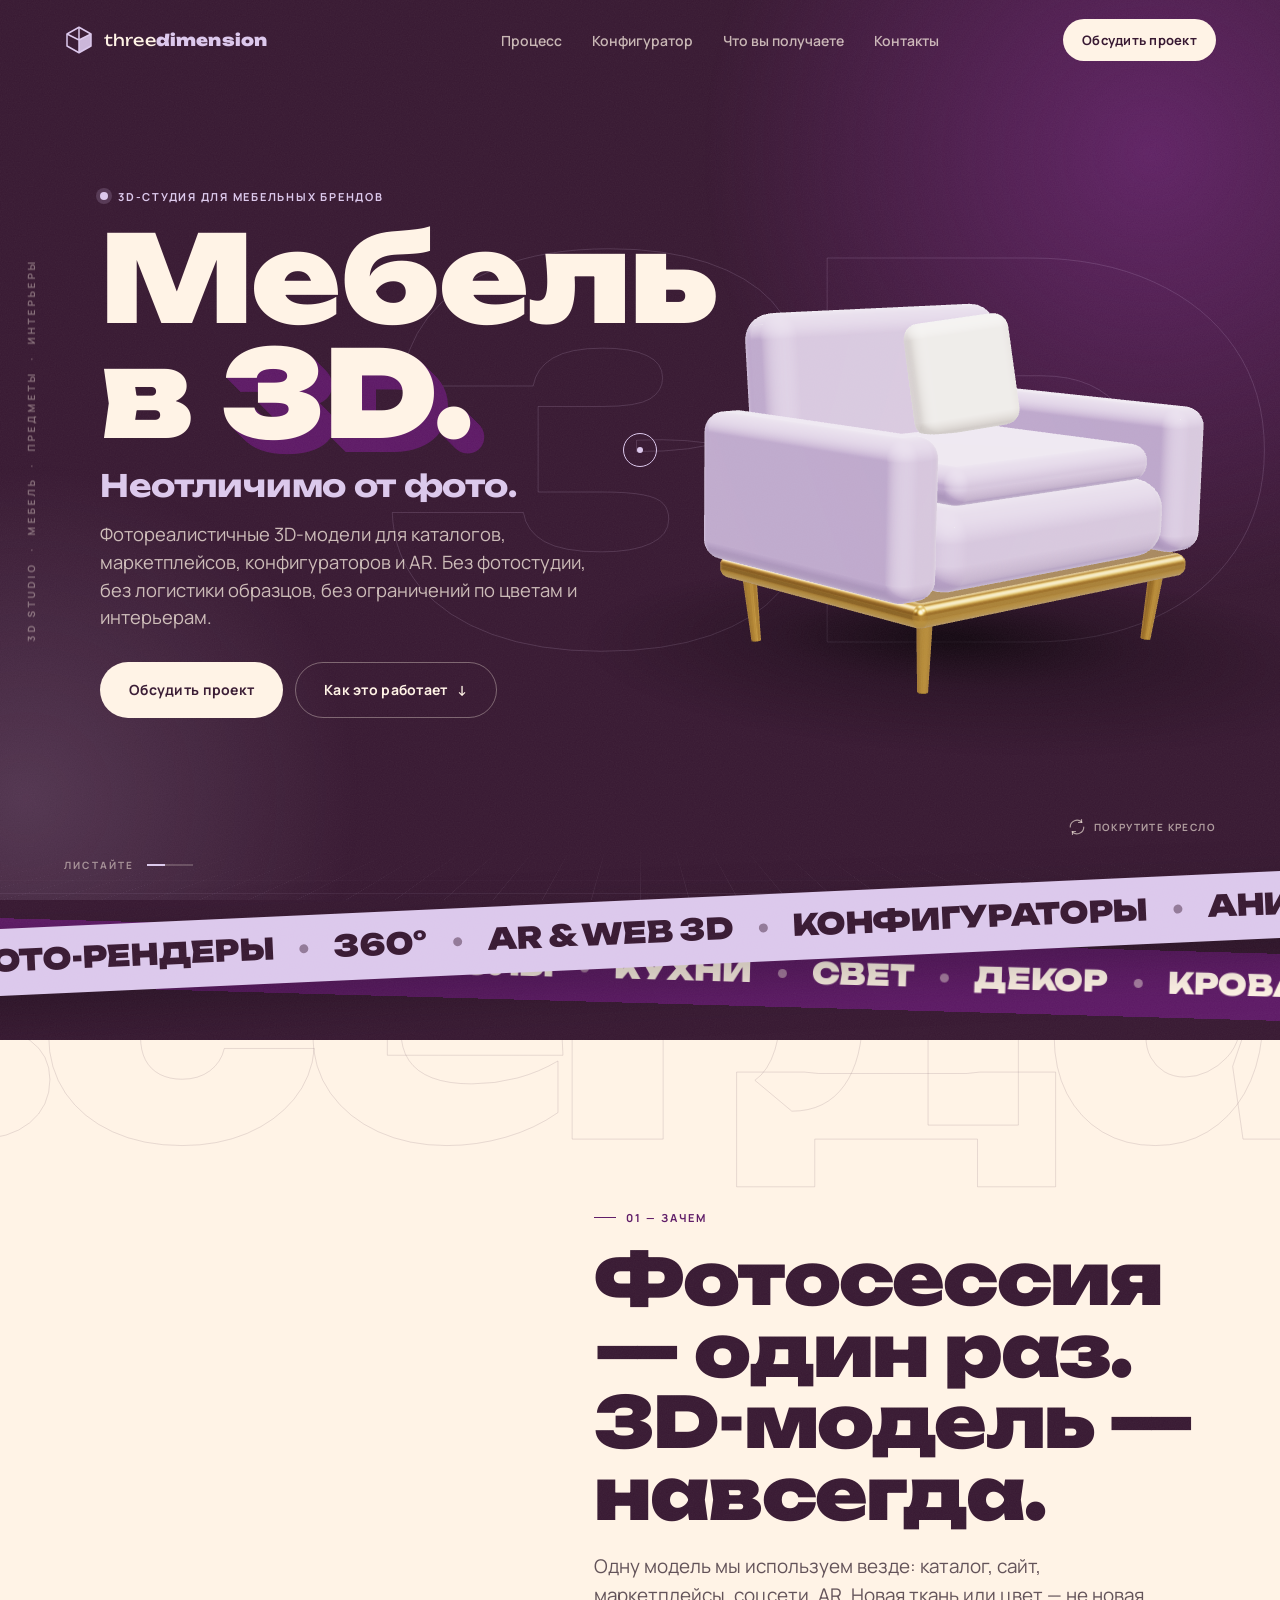
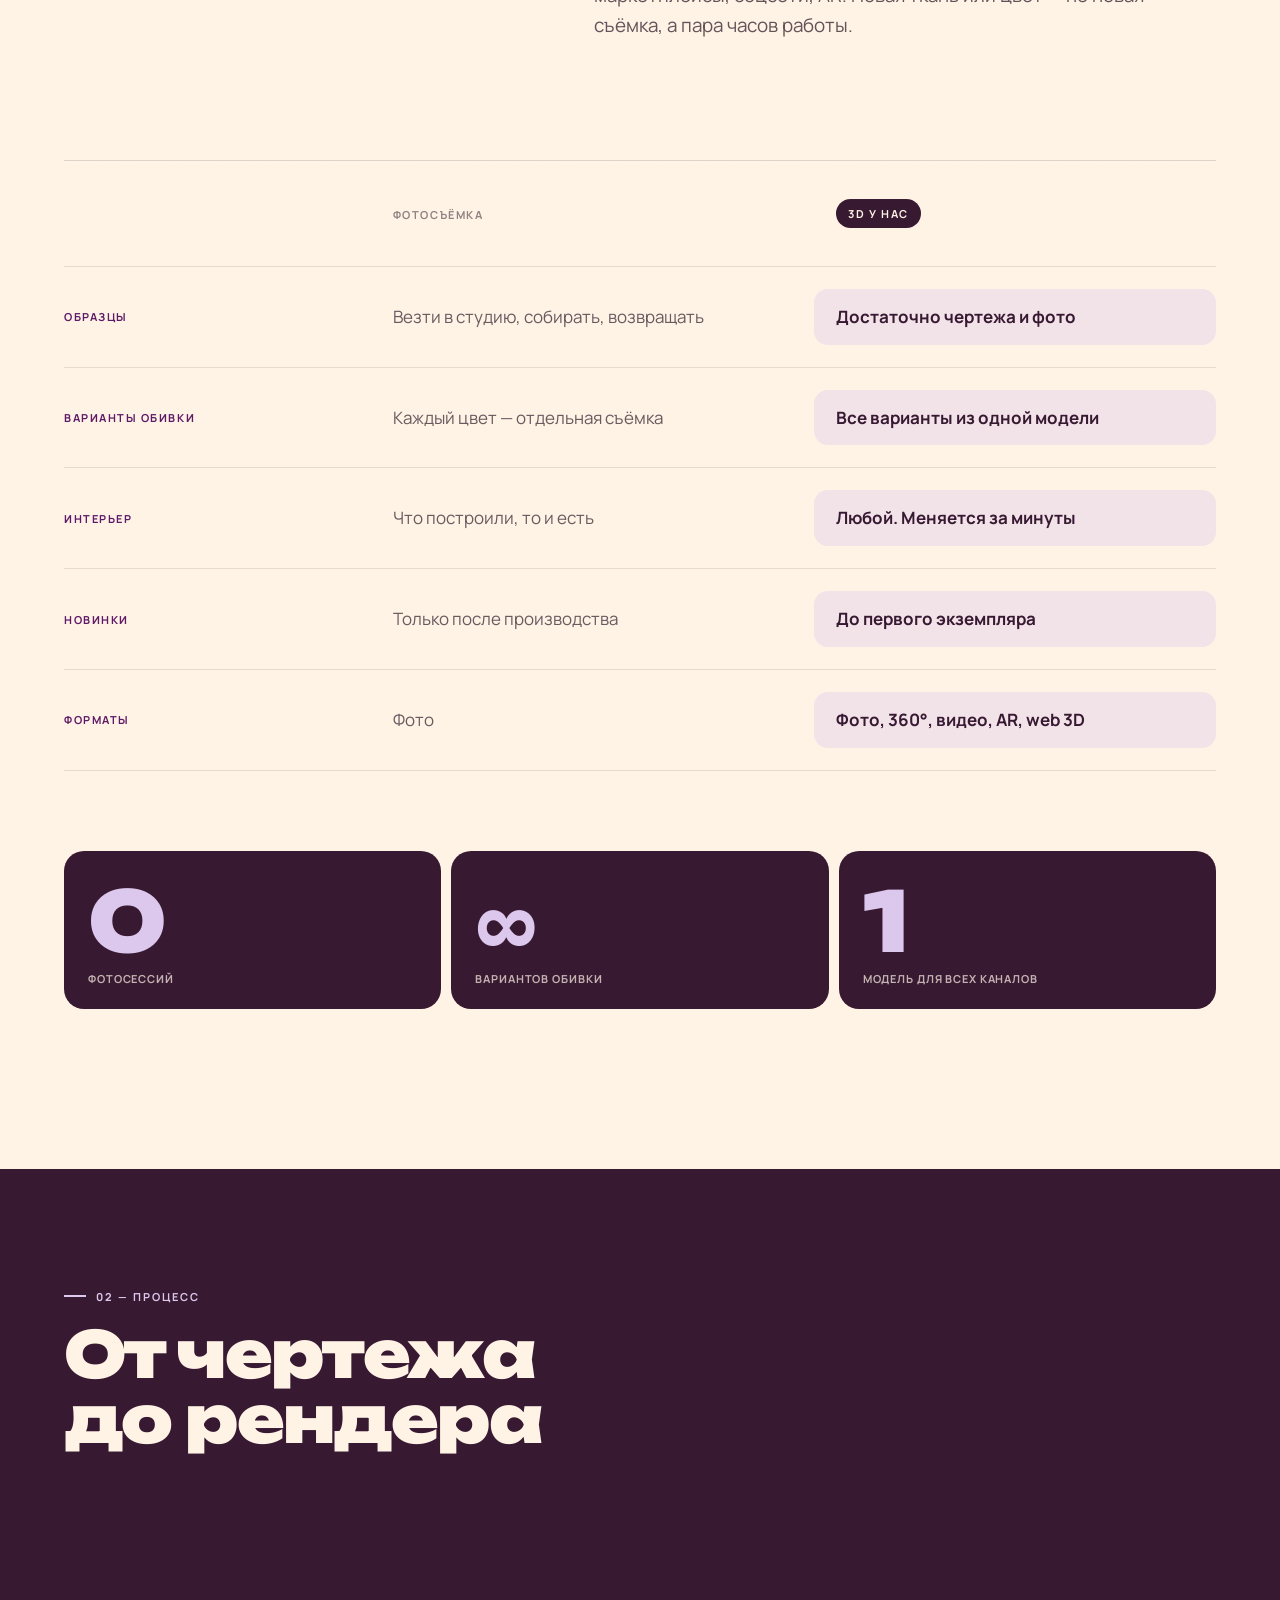
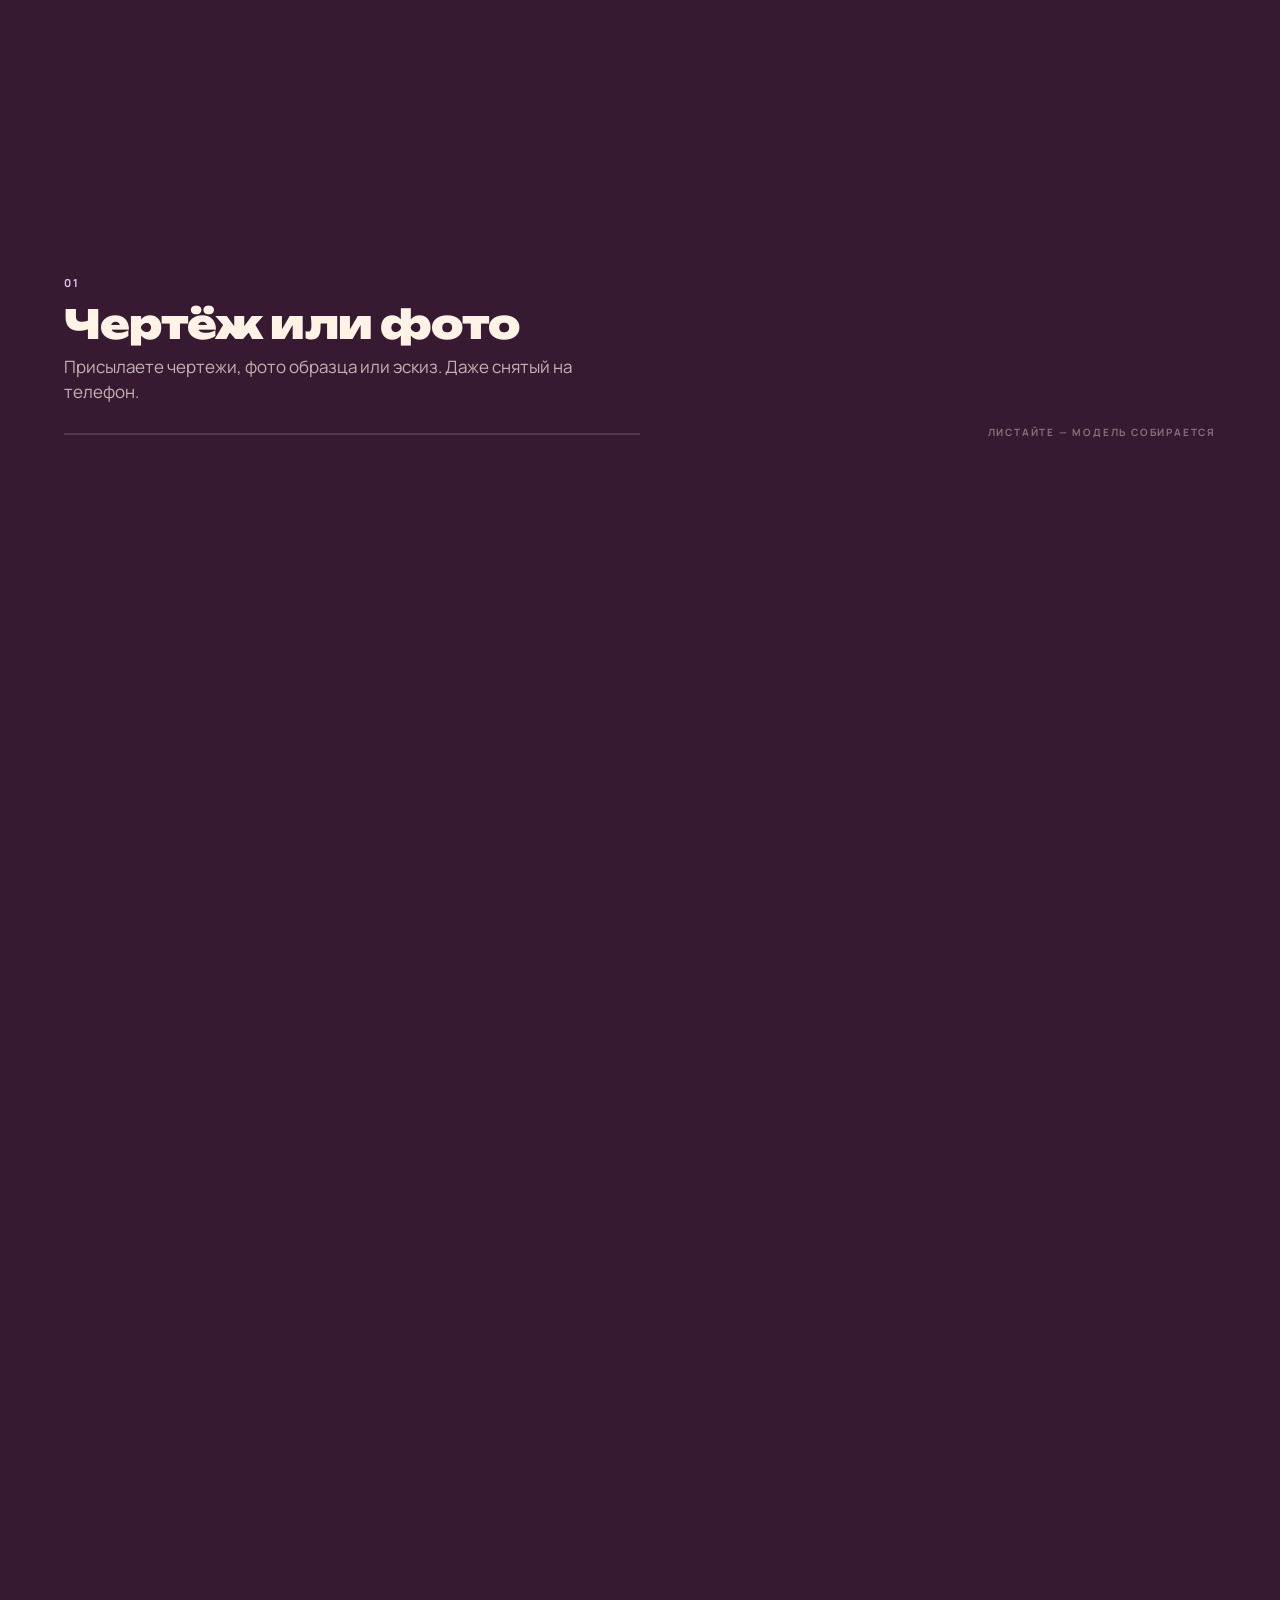
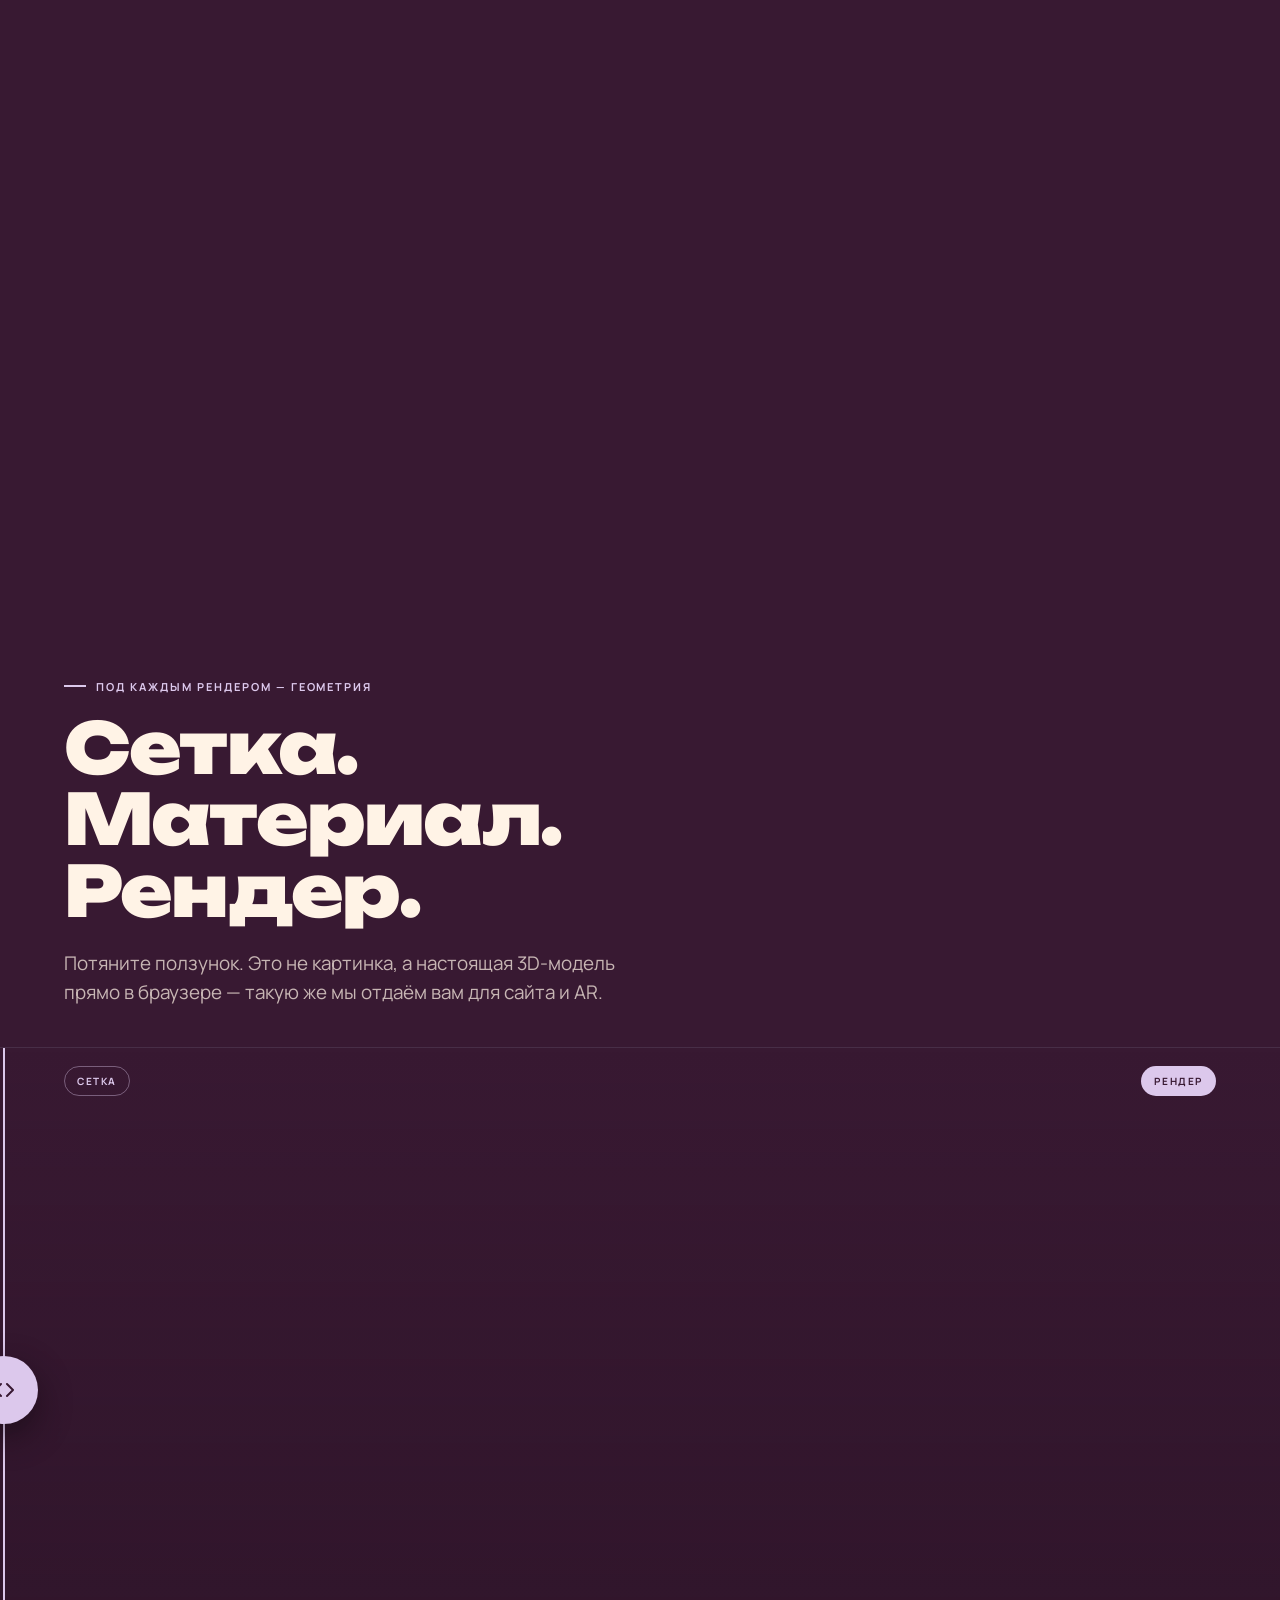
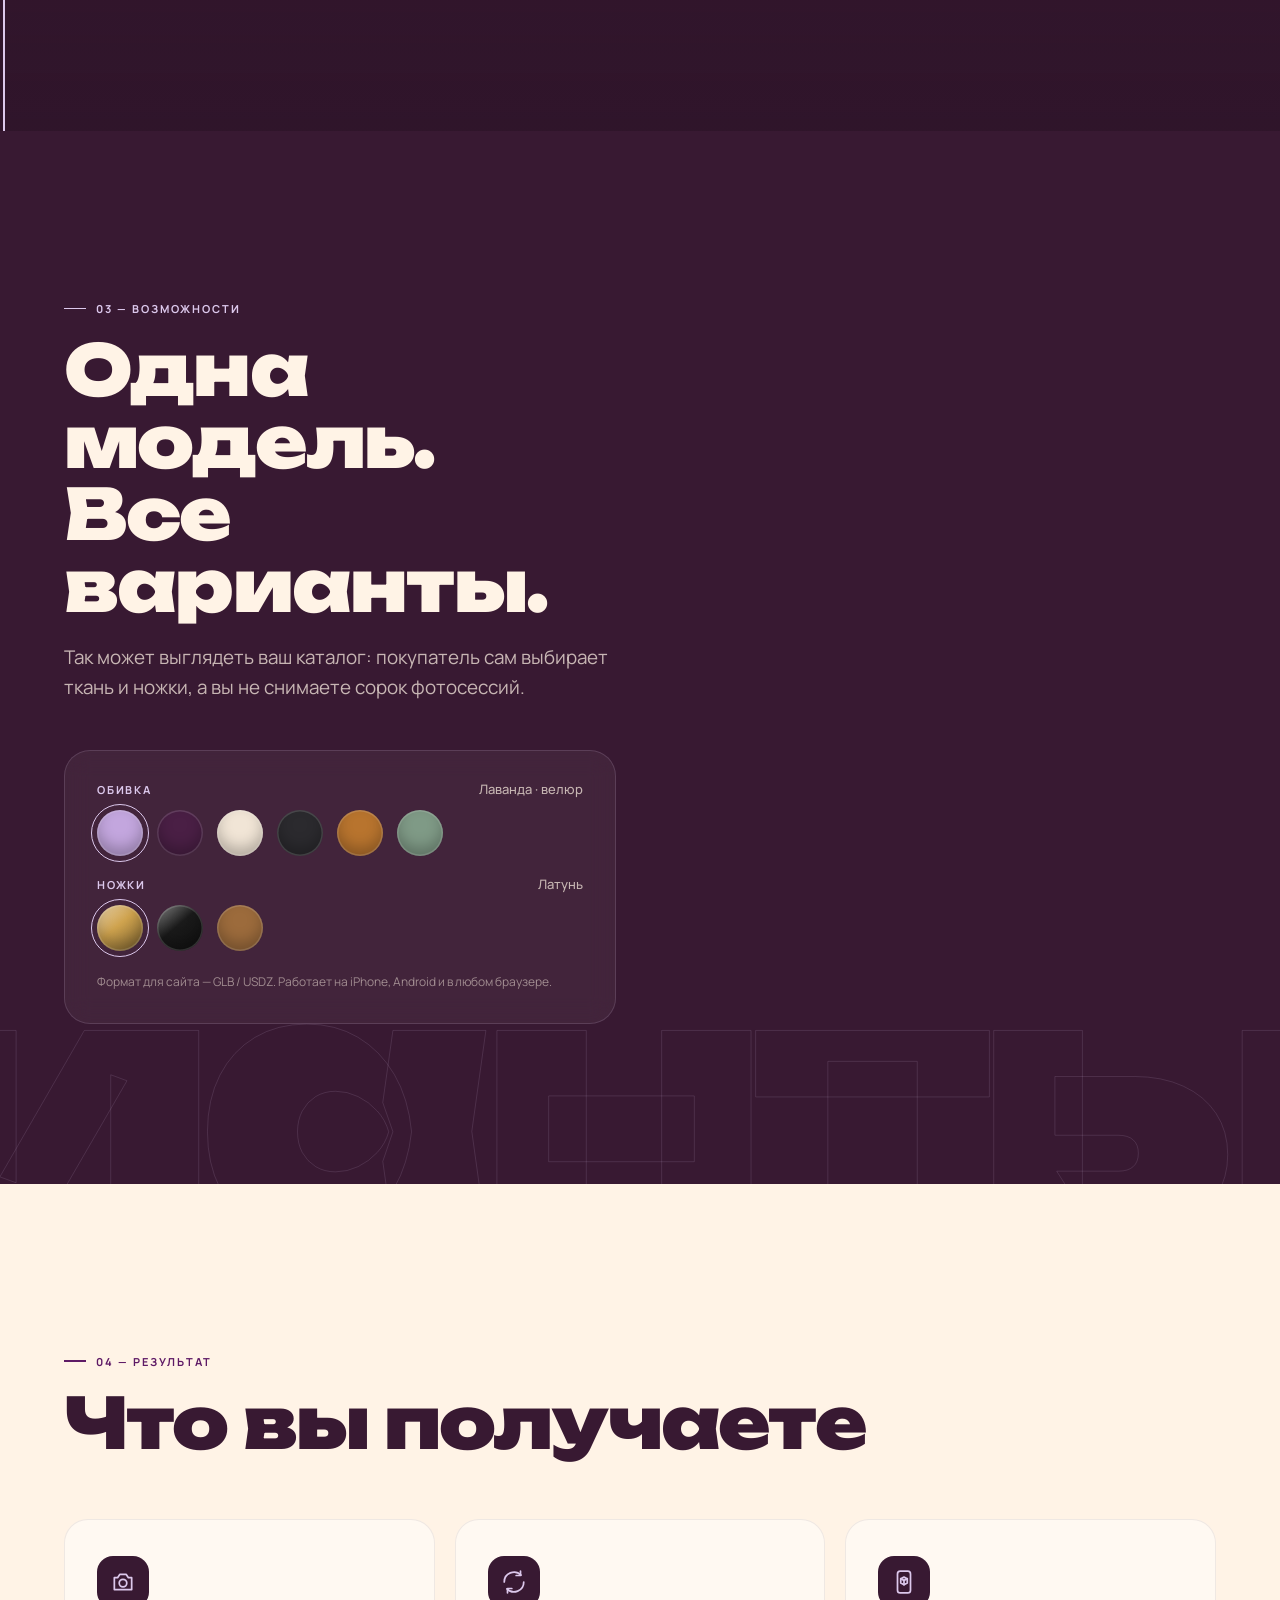
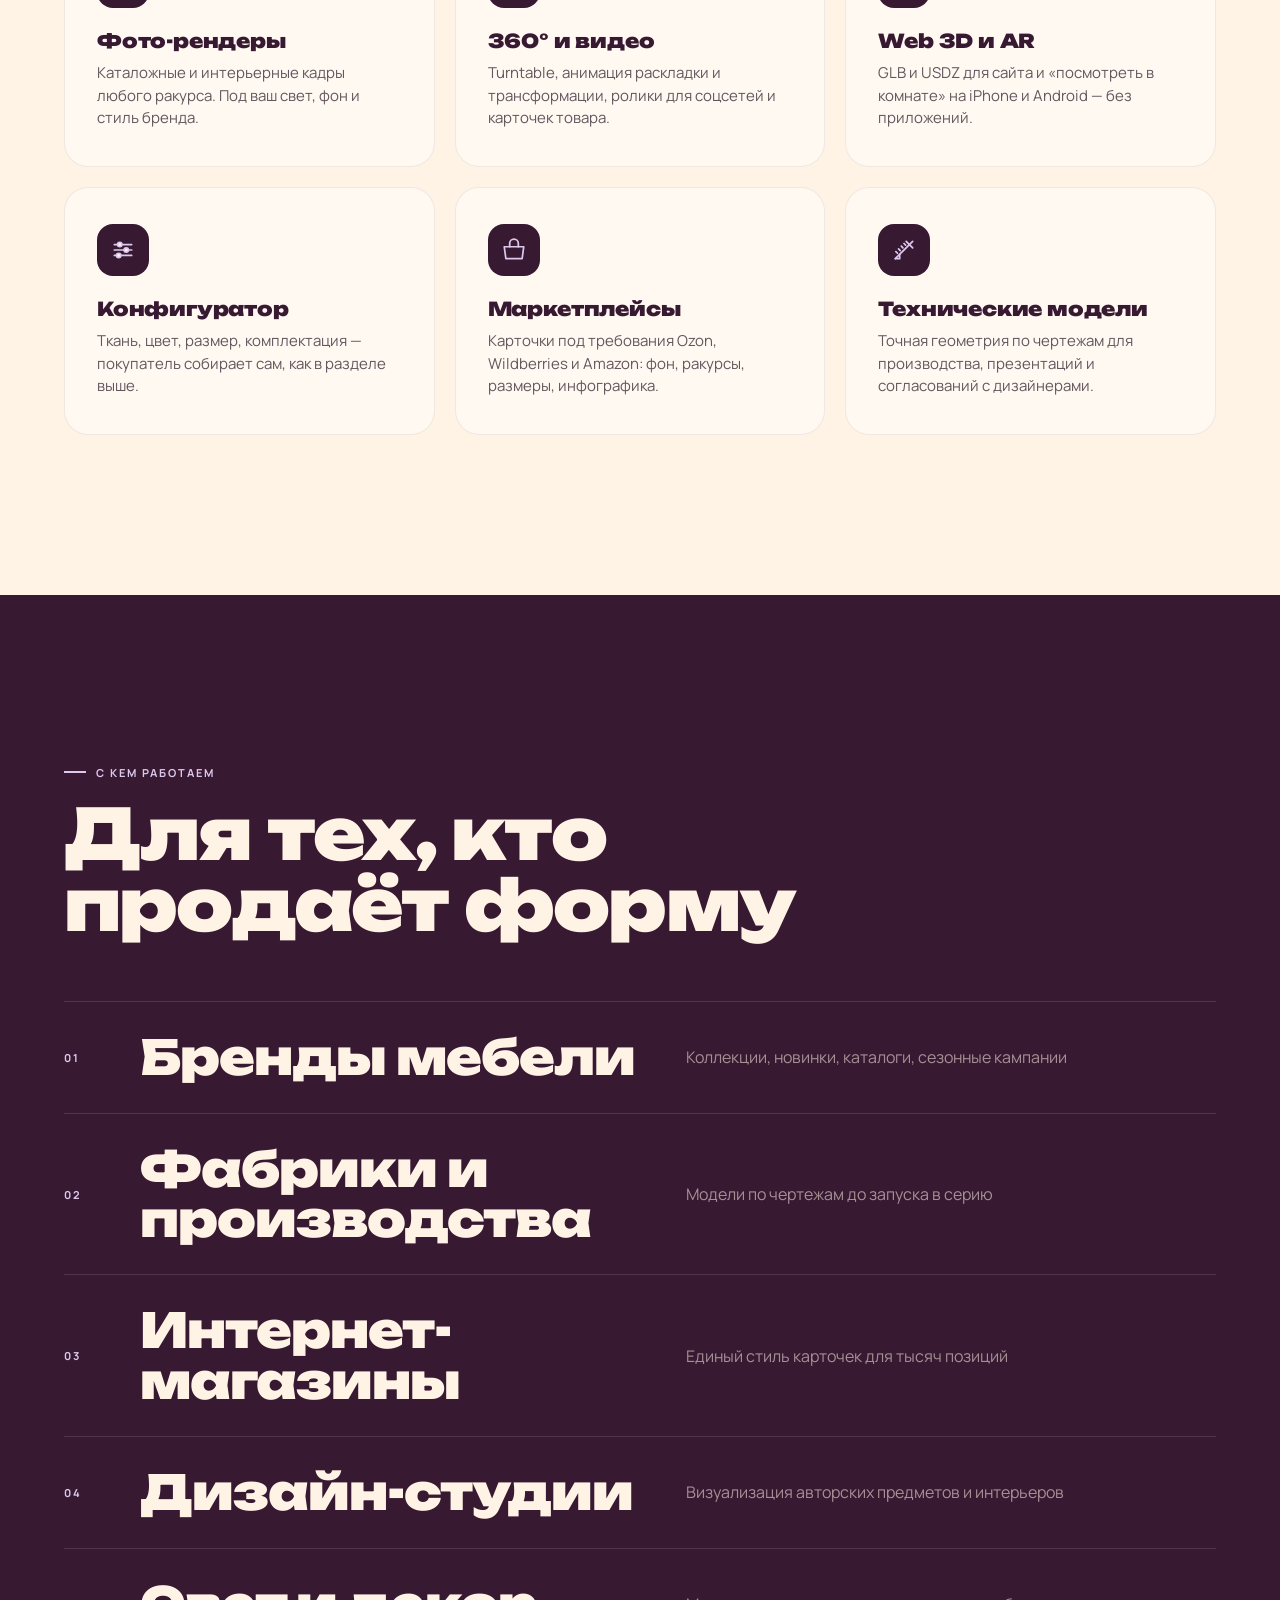
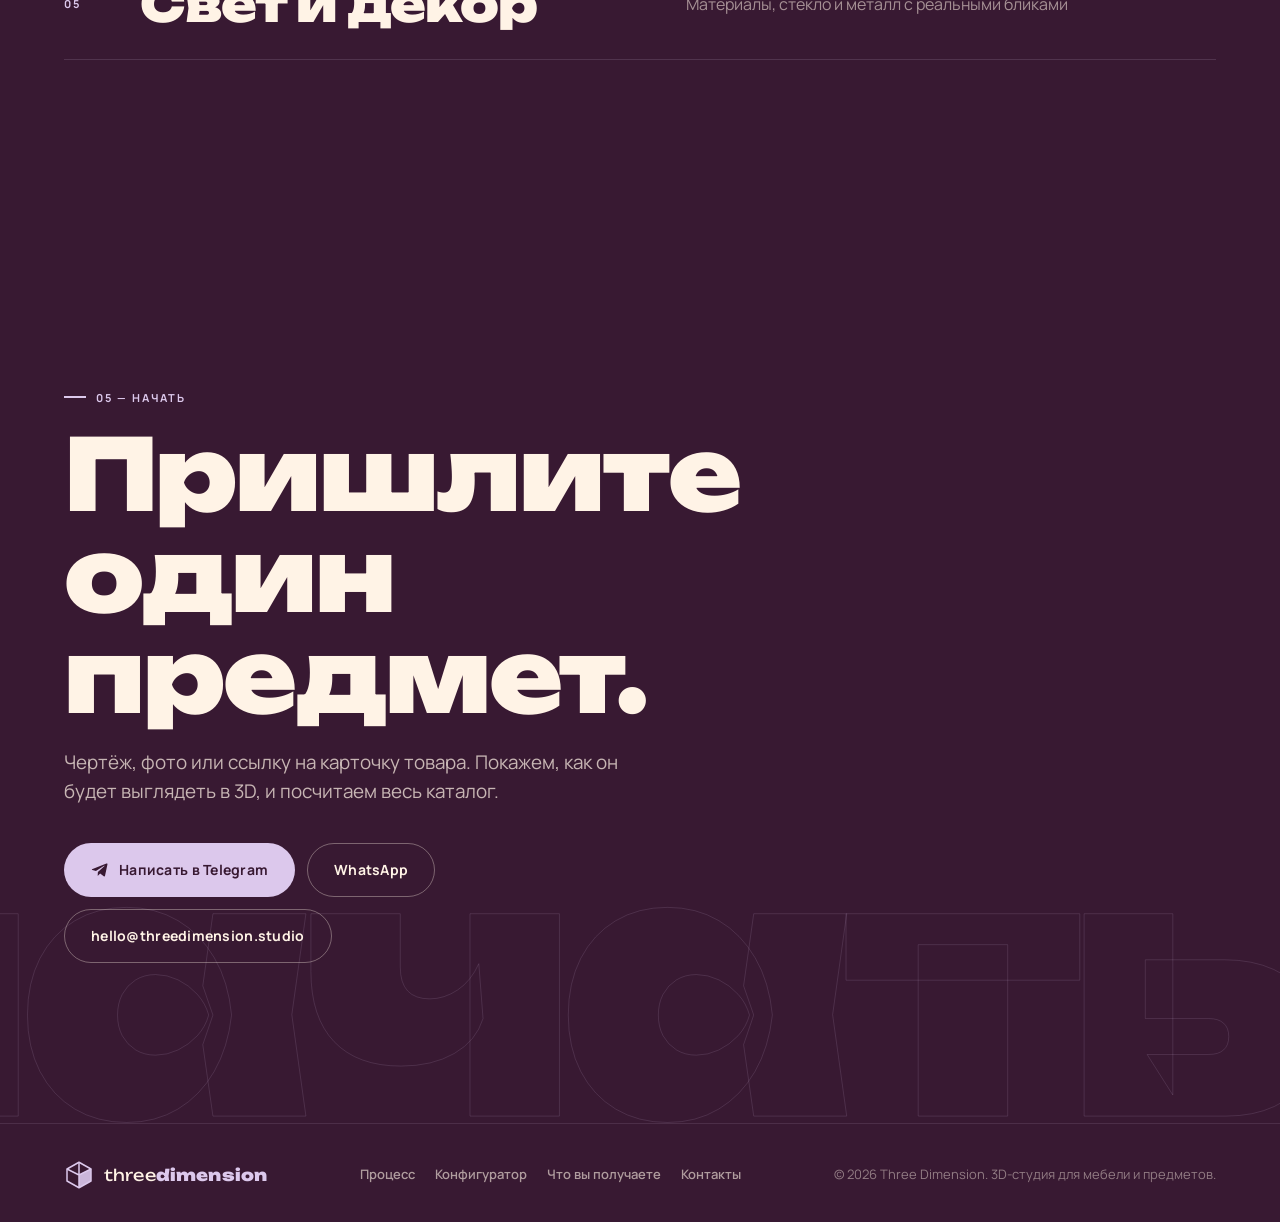
==== commit c9774353: "OG-превью для мессенджеров и статичный режим ?og=1 Co-Authored-By: Claude Fable 5.1 <noreply@anthrop" ====
--- a/index.html
+++ b/index.html
@@ -9,6 +9,15 @@
   <meta property="og:title" content="Three Dimension — мебель в 3D, неотличимо от фото">
   <meta property="og:description" content="Фотореалистичные 3D-модели мебели и предметов для каталогов, маркетплейсов, конфигураторов и AR.">
   <meta property="og:type" content="website">
+  <meta property="og:url" content="https://three-dimension-iota.vercel.app/">
+  <meta property="og:image" content="https://three-dimension-iota.vercel.app/assets/img/og.jpg">
+  <meta property="og:image:width" content="1200">
+  <meta property="og:image:height" content="630">
+  <meta property="og:locale" content="ru_RU">
+  <meta name="twitter:card" content="summary_large_image">
+  <meta name="twitter:title" content="Three Dimension — мебель в 3D, неотличимо от фото">
+  <meta name="twitter:description" content="Фотореалистичные 3D-модели мебели и предметов для каталогов, маркетплейсов, конфигураторов и AR.">
+  <meta name="twitter:image" content="https://three-dimension-iota.vercel.app/assets/img/og.jpg">
   <link rel="icon" href="assets/img/favicon.svg" type="image/svg+xml">
   <link rel="preconnect" href="https://fonts.googleapis.com">
   <link rel="preconnect" href="https://fonts.gstatic.com" crossorigin>
--- a/assets/css/styles.css
+++ b/assets/css/styles.css
@@ -703,3 +703,8 @@
   .reveal, [data-split] .w > span, .hero__eyebrow, .hero__lead, .hero__actions, .hero__scroll, .card.reveal { opacity: 1; transform: none; }
   .noise { display: none; }
 }
+
+/* ---------- режим ?og=1: статичный кадр для превью ссылки ---------- */
+.is-og .loader, .is-og .cursor, .is-og .noise, .is-og .hero__scroll, .is-og .hero__hint { display: none !important; }
+.is-og .hero__eyebrow, .is-og .hero__lead, .is-og .hero__actions, .is-og [data-split] .w > span,
+.is-og .reveal { opacity: 1 !important; transform: none !important; transition: none !important; }
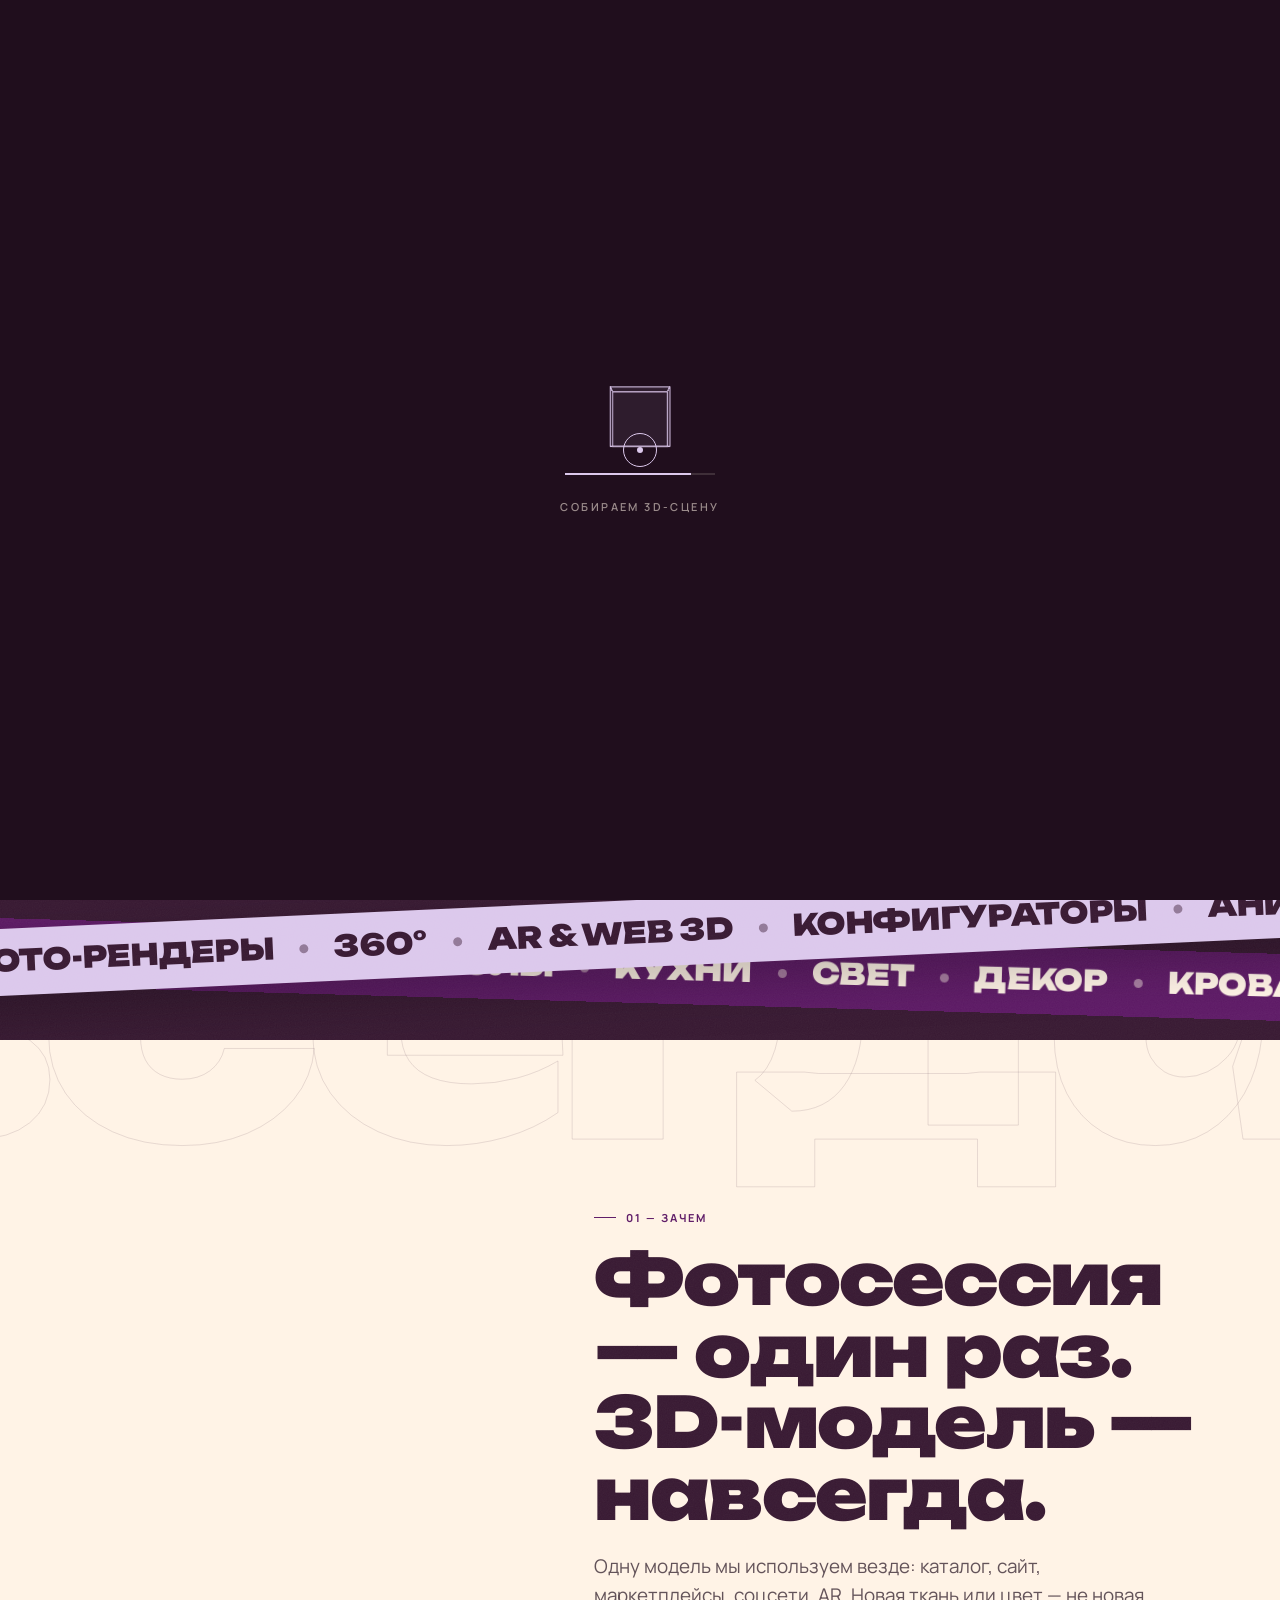
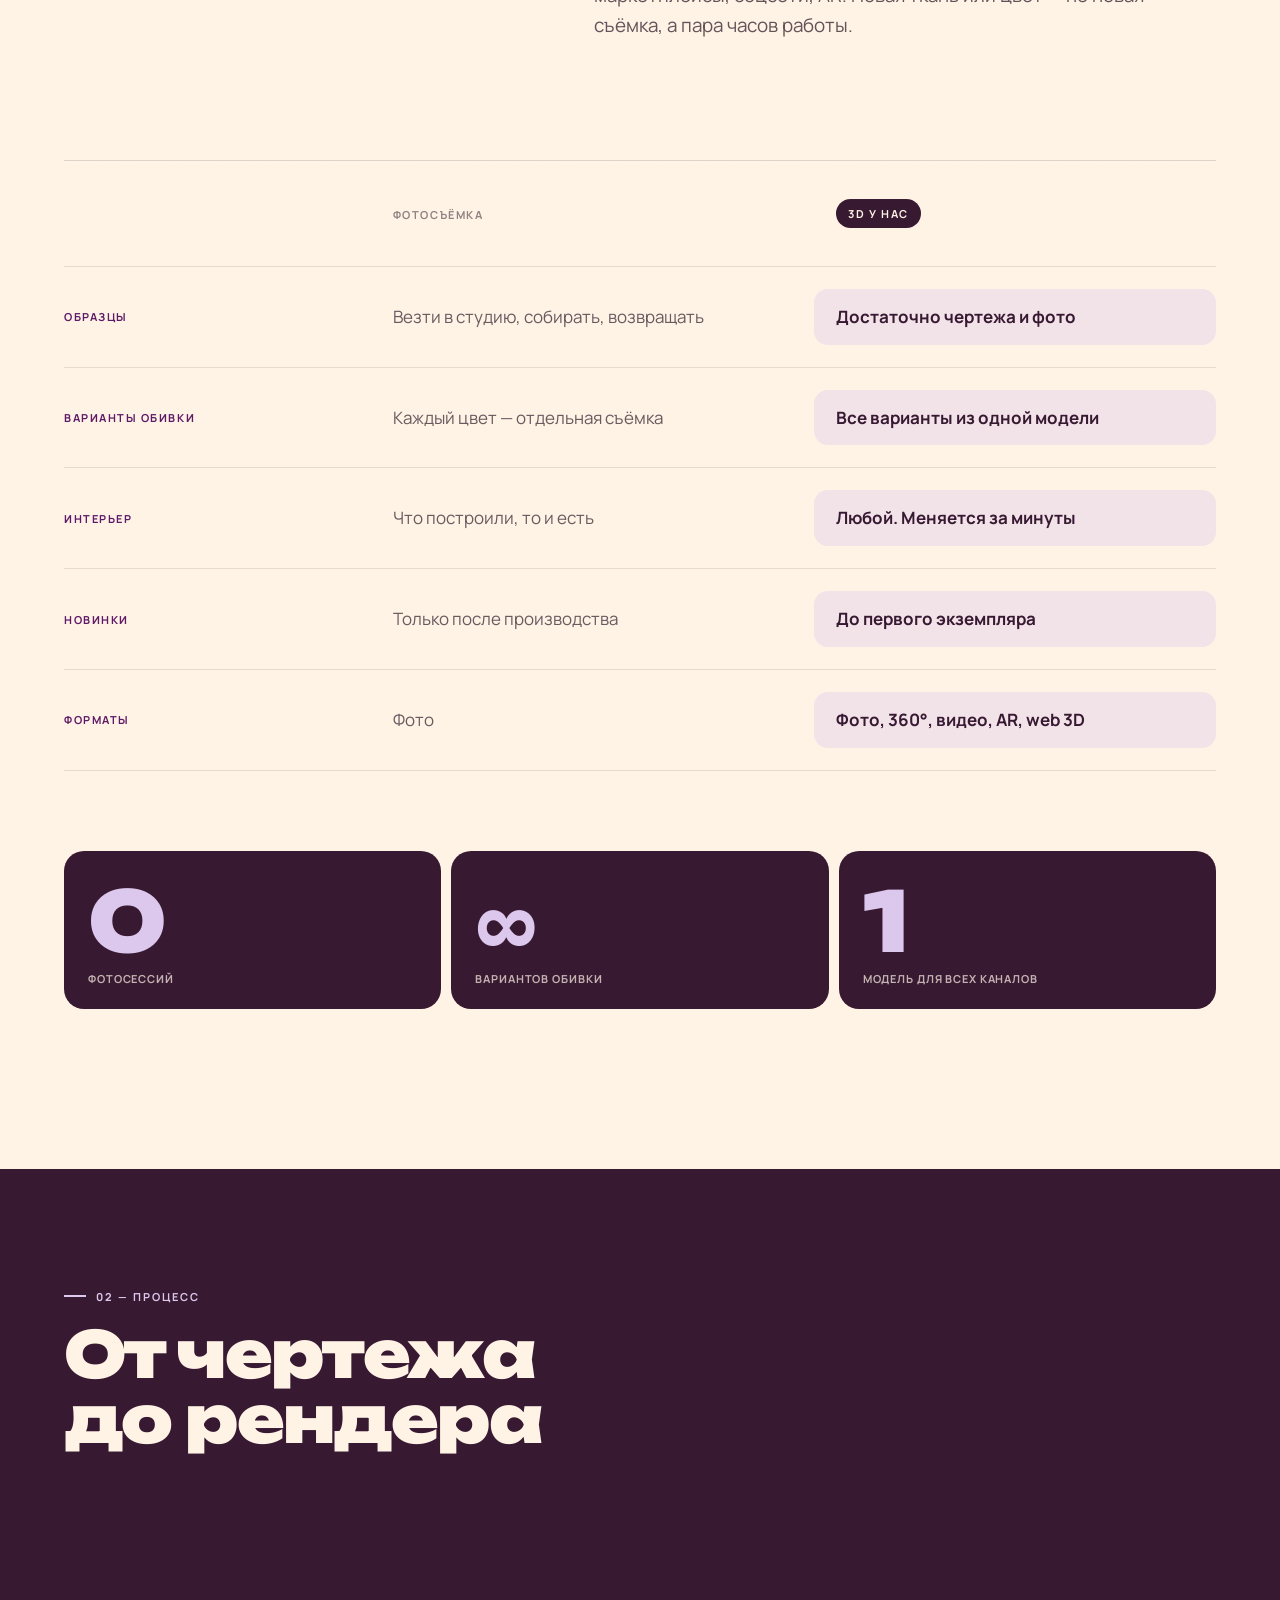
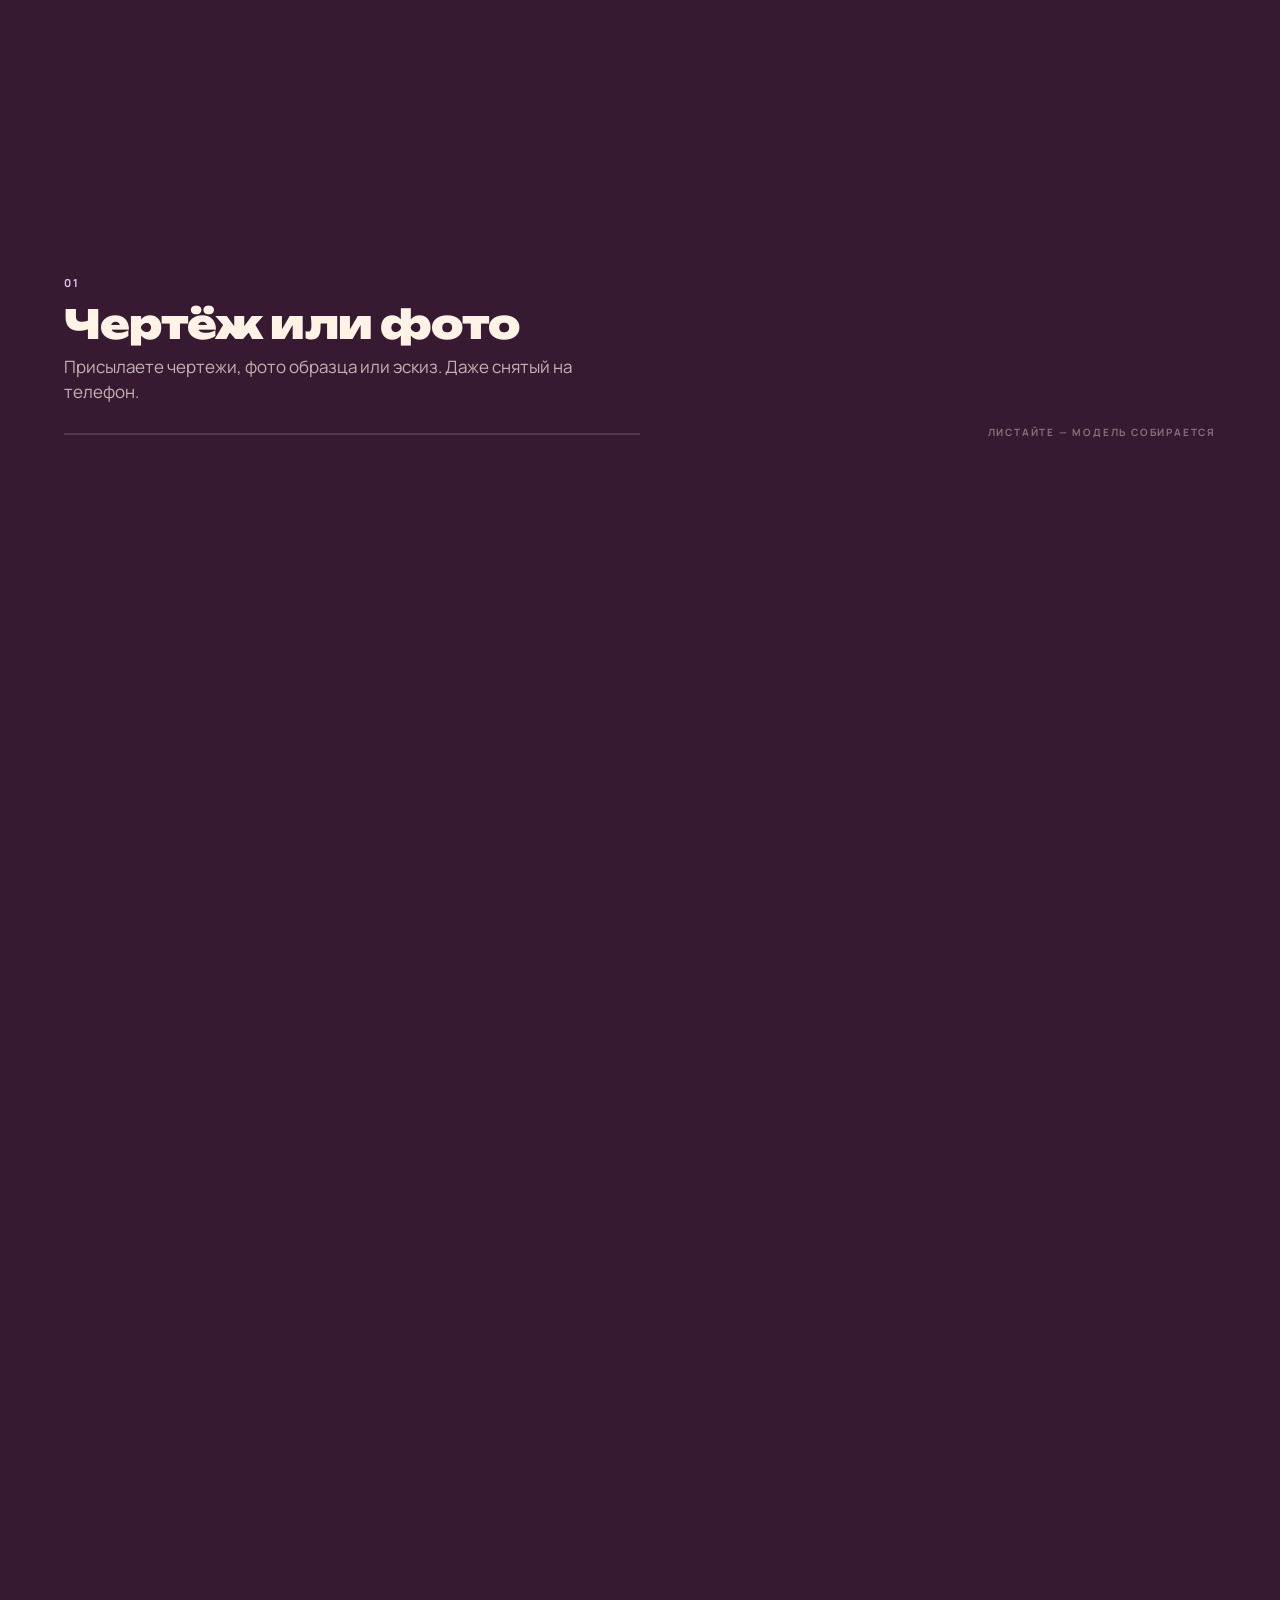
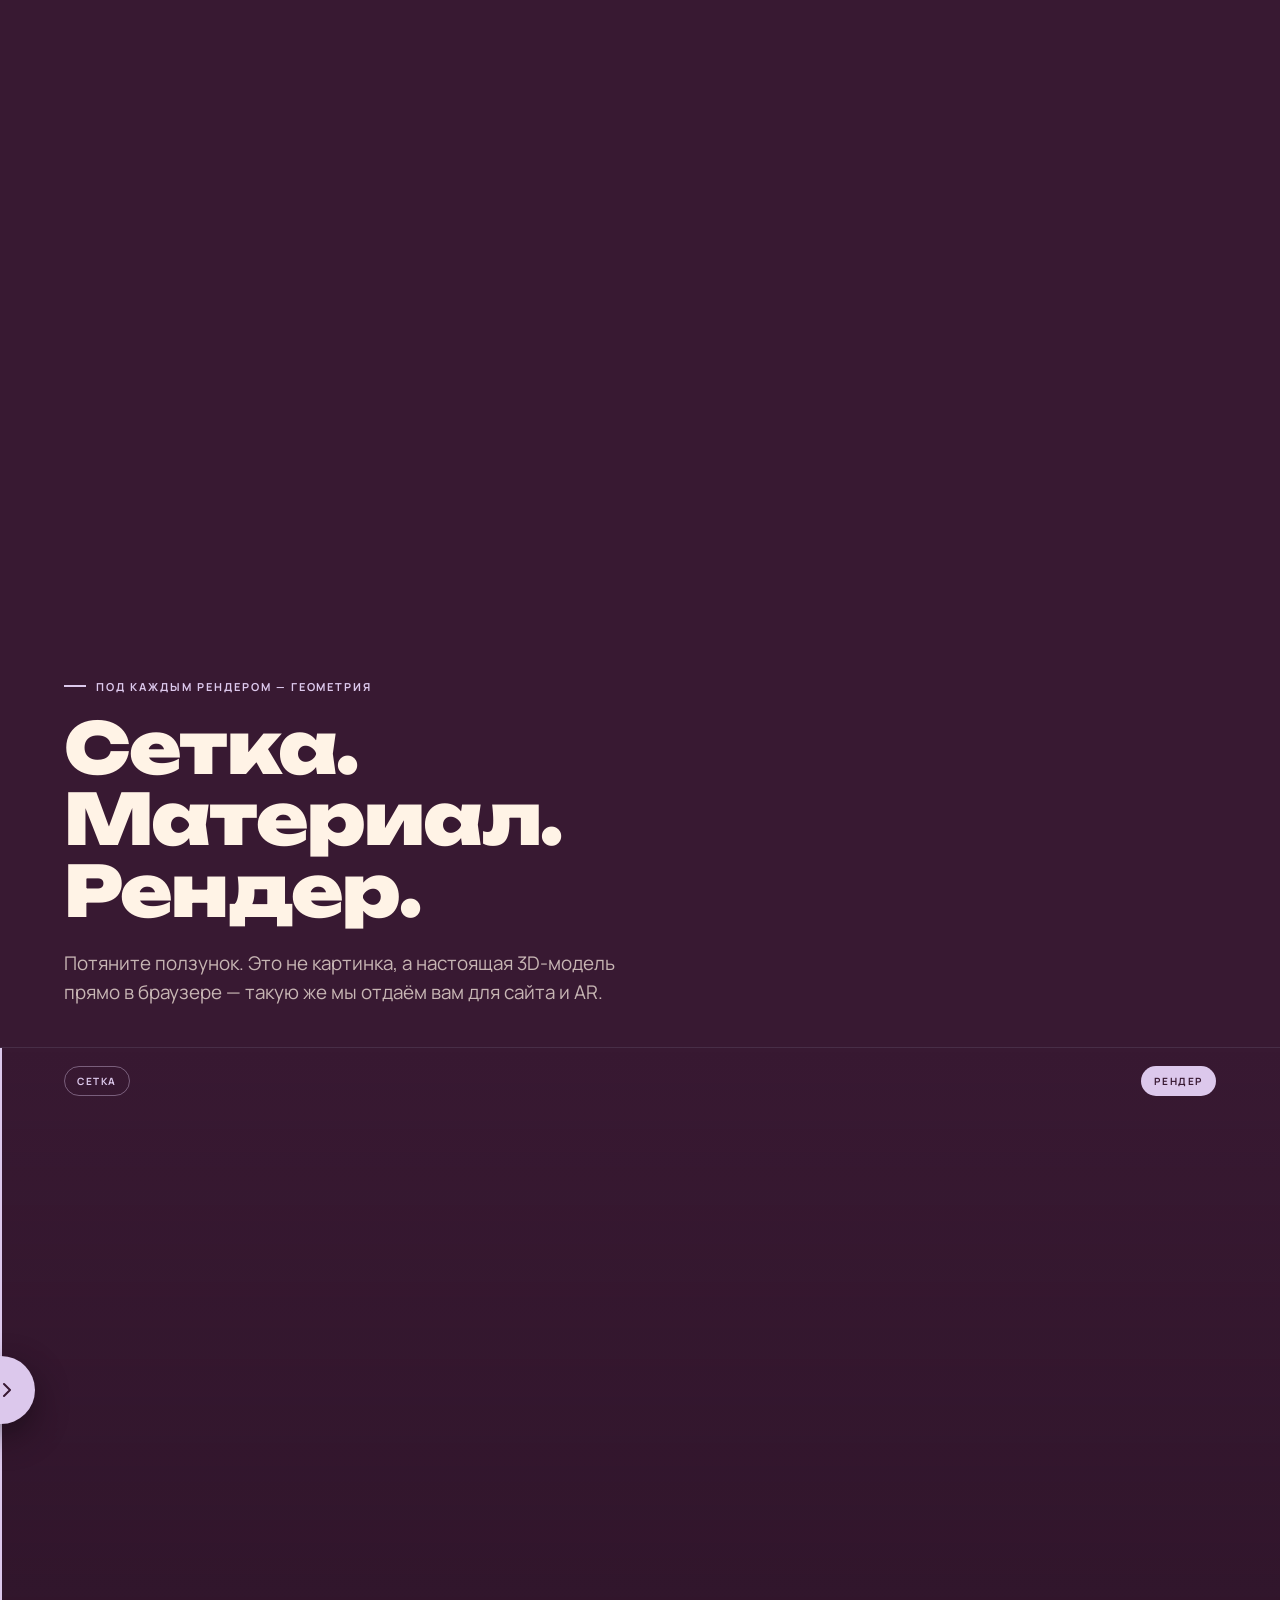
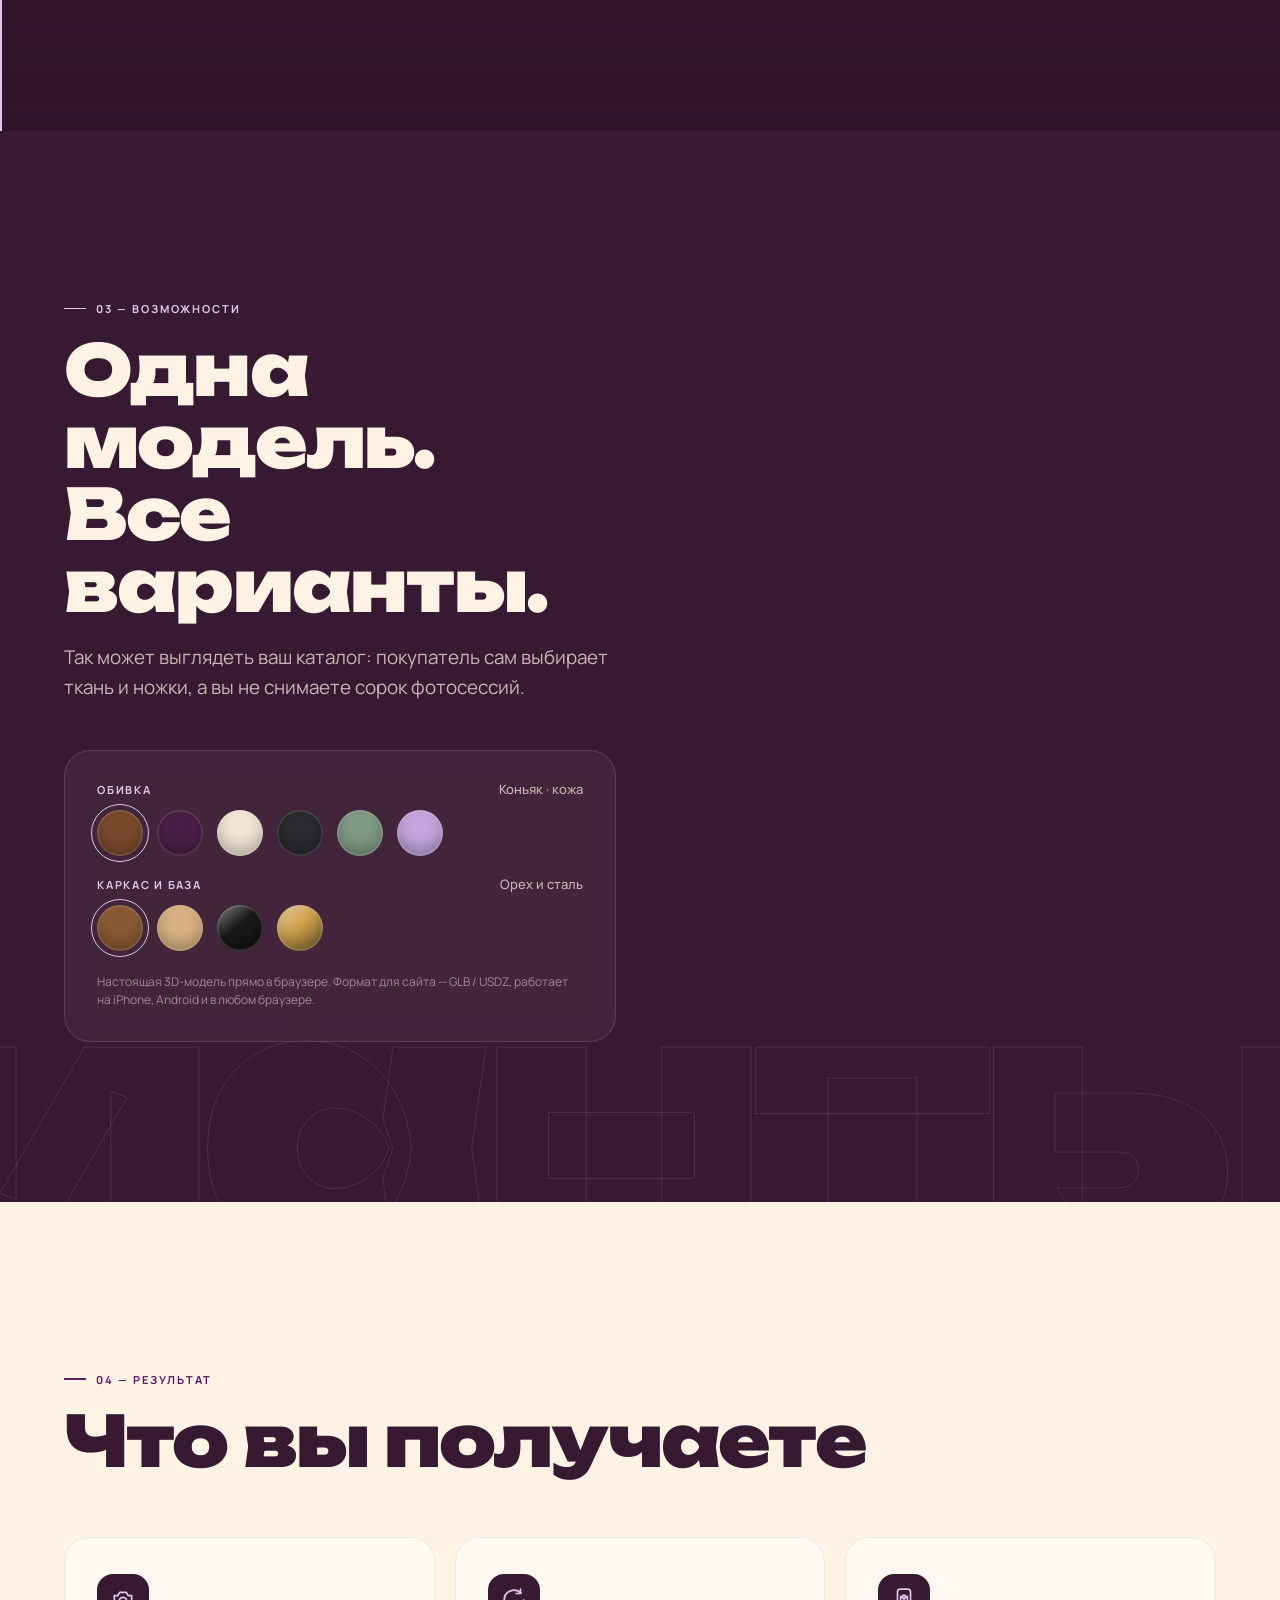
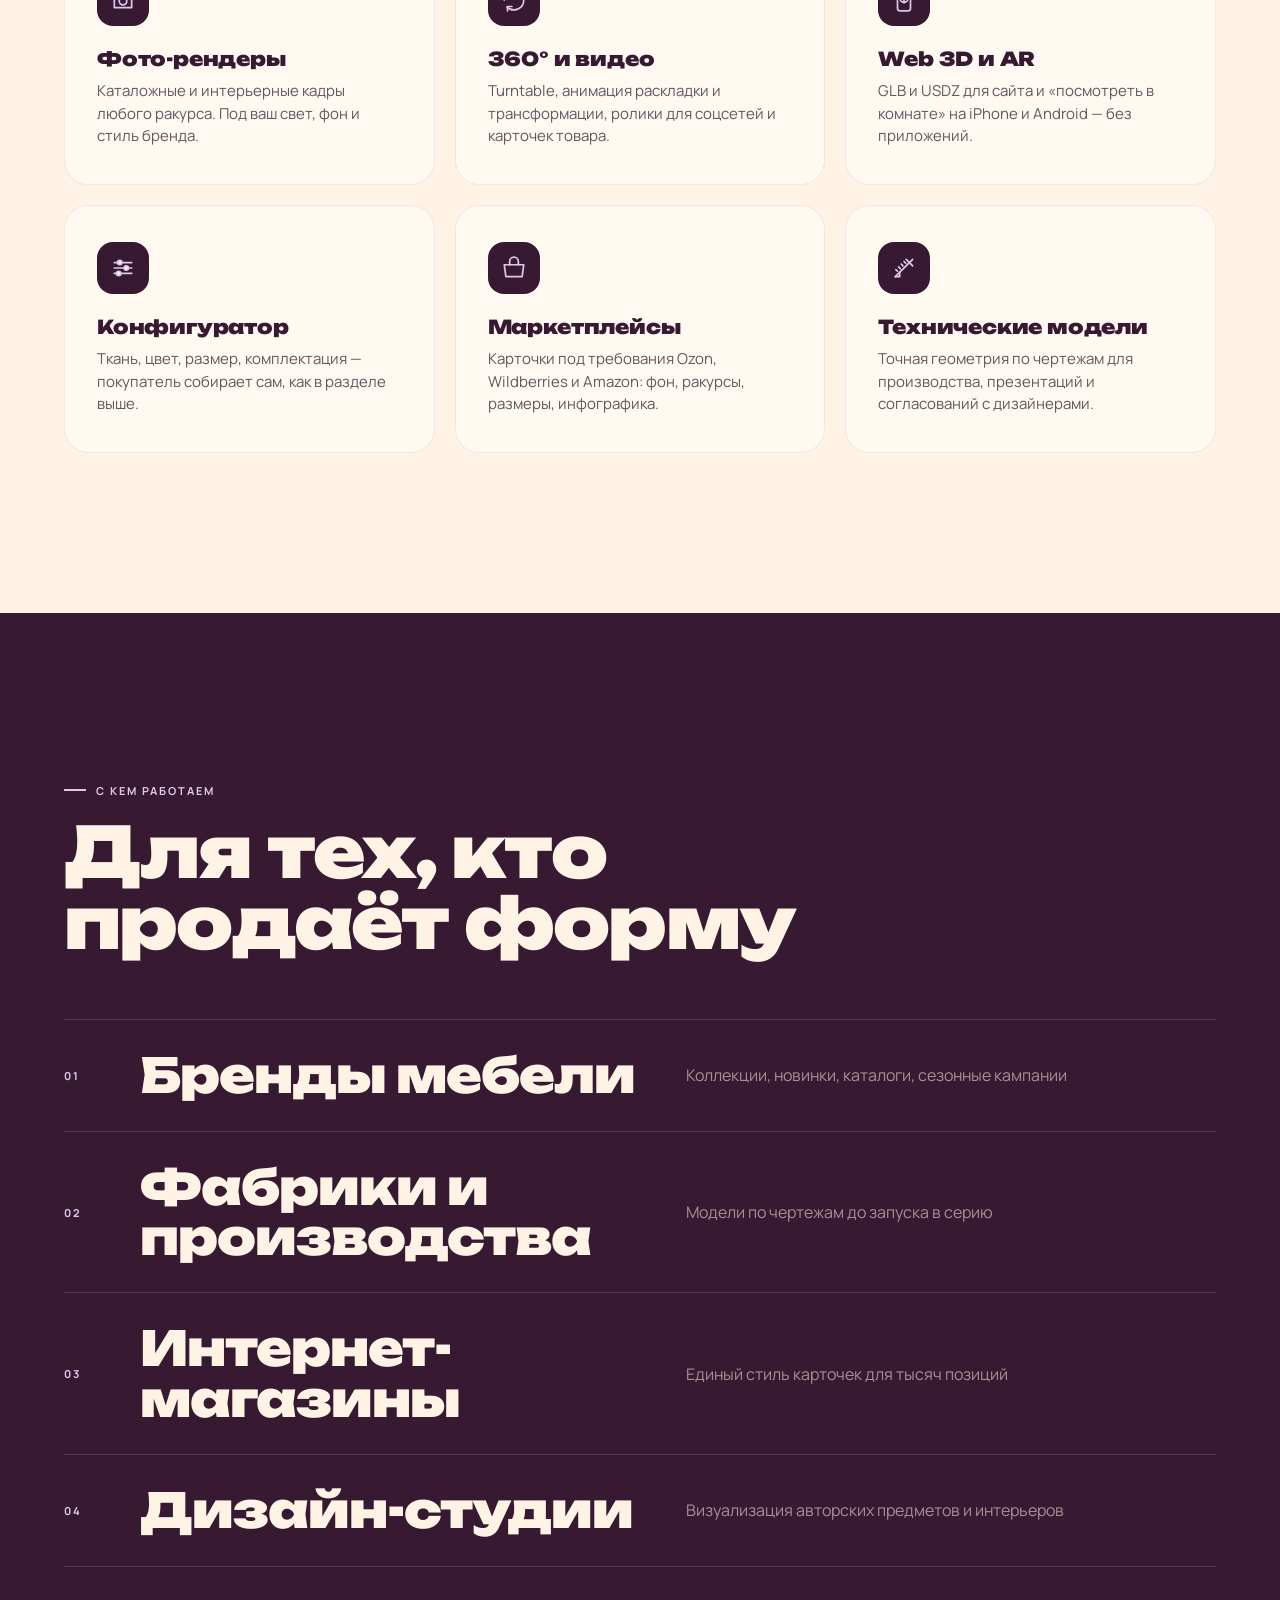
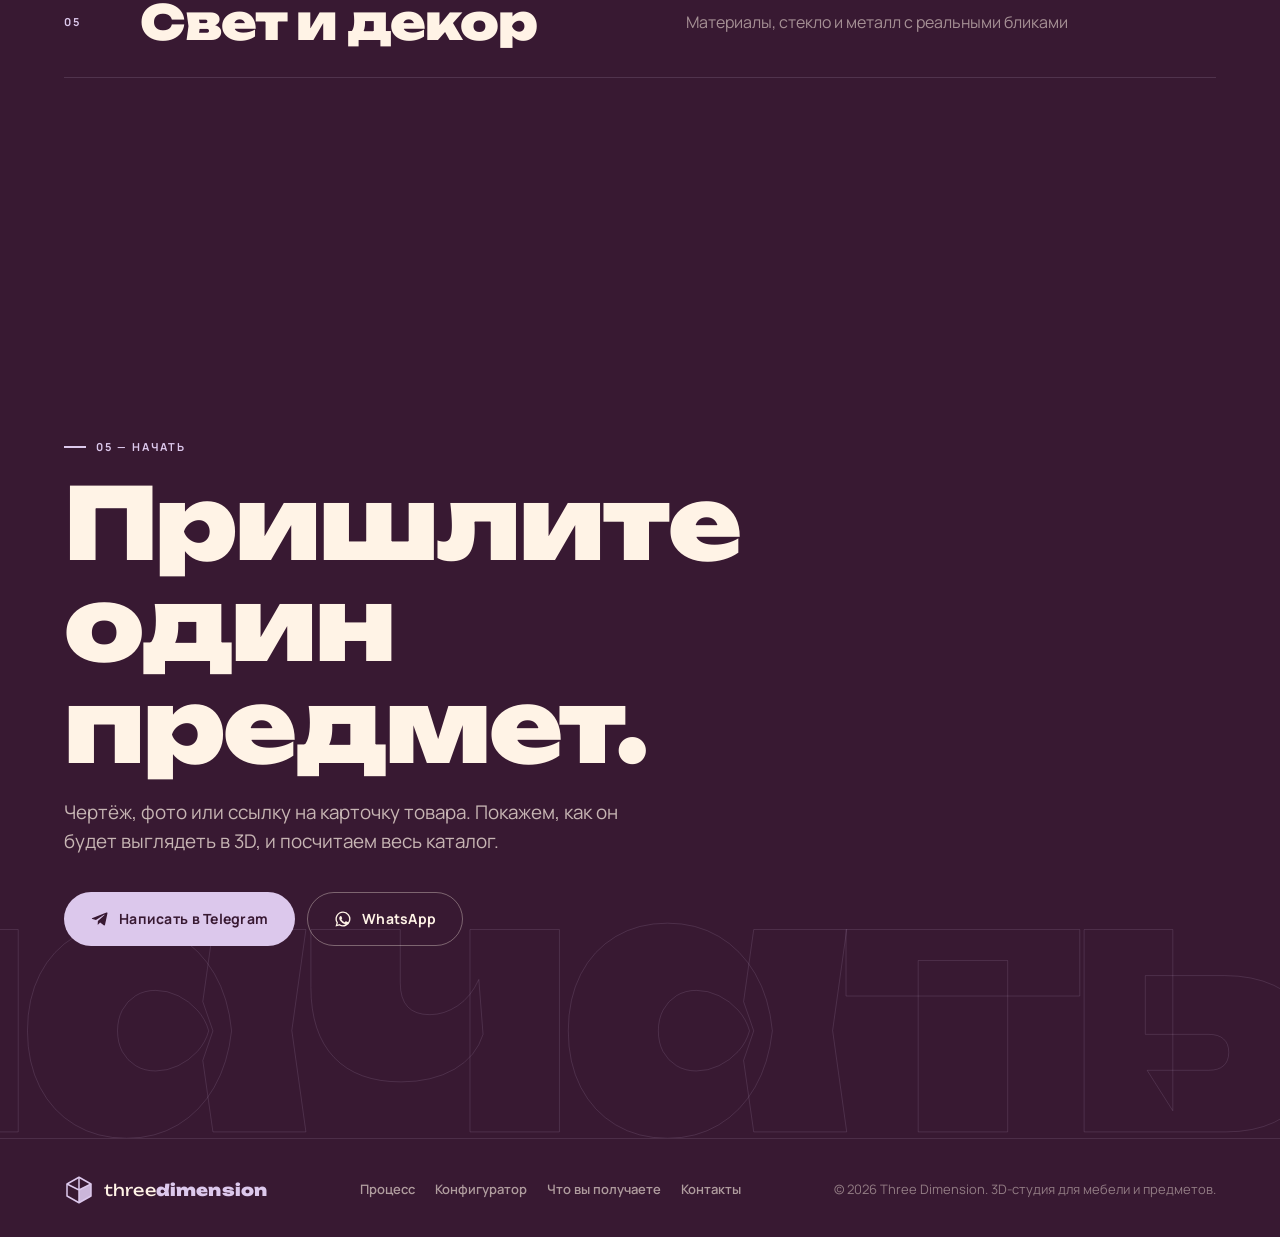
==== commit d9dce57a: "Реалистичное лаунж-кресло (GLB, CC0), мобильный hero без 3D, контакты Telegram/WhatsApp - модель Mid" ====
--- a/index.html
+++ b/index.html
@@ -123,6 +123,7 @@
       <aside class="hero__side" aria-hidden="true">3D studio&nbsp;&nbsp;·&nbsp;&nbsp;мебель&nbsp;&nbsp;·&nbsp;&nbsp;предметы&nbsp;&nbsp;·&nbsp;&nbsp;интерьеры</aside>
 
       <div class="hero__drag" id="heroDrag" data-cursor="drag" aria-hidden="true"></div>
+      <div class="hero__cube" aria-hidden="true"><div class="cube"><i></i><i></i><i></i><i></i><i></i><i></i></div></div>
 
       <div class="hero__content">
         <p class="hero__eyebrow">
@@ -288,25 +289,26 @@
 
       <div class="config__panel reveal">
         <div class="config__group">
-          <div class="config__label">Обивка <span id="fabricName">Лаванда · велюр</span></div>
+          <div class="config__label">Обивка <span id="fabricName">Коньяк · кожа</span></div>
           <div class="swatches" data-group="fabric" role="radiogroup" aria-label="Обивка">
-            <button class="swatch is-active" data-value="lavender" style="--c:#c3a6de" role="radio" aria-checked="true" aria-label="Лаванда, велюр"></button>
-            <button class="swatch" data-value="plum" style="--c:#4a1f45" role="radio" aria-checked="false" aria-label="Слива, велюр"></button>
-            <button class="swatch" data-value="milk" style="--c:#f1e5d6" role="radio" aria-checked="false" aria-label="Молоко, букле"></button>
-            <button class="swatch" data-value="graphite" style="--c:#2b2a2e" role="radio" aria-checked="false" aria-label="Графит, шерсть"></button>
-            <button class="swatch" data-value="ochre" style="--c:#b8742e" role="radio" aria-checked="false" aria-label="Охра, кожа"></button>
-            <button class="swatch" data-value="sage" style="--c:#7f9a86" role="radio" aria-checked="false" aria-label="Шалфей, лён"></button>
+            <button class="swatch is-active" data-value="cognac" style="--c:#7b4a2c" role="radio" aria-checked="true" aria-label="Коньяк, кожа"></button>
+            <button class="swatch" data-value="plum" style="--c:#4a1f45" role="radio" aria-checked="false" aria-label="Слива, кожа"></button>
+            <button class="swatch" data-value="milk" style="--c:#f1e5d6" role="radio" aria-checked="false" aria-label="Молоко, кожа"></button>
+            <button class="swatch" data-value="graphite" style="--c:#2b2a2e" role="radio" aria-checked="false" aria-label="Графит, кожа"></button>
+            <button class="swatch" data-value="sage" style="--c:#7f9a86" role="radio" aria-checked="false" aria-label="Шалфей, кожа"></button>
+            <button class="swatch" data-value="lavender" style="--c:#c3a6de" role="radio" aria-checked="false" aria-label="Лаванда, кожа"></button>
           </div>
         </div>
         <div class="config__group">
-          <div class="config__label">Ножки <span id="legsName">Латунь</span></div>
-          <div class="swatches" data-group="legs" role="radiogroup" aria-label="Ножки">
-            <button class="swatch swatch--metal is-active" data-value="brass" style="--c:#cfa34e" role="radio" aria-checked="true" aria-label="Латунь"></button>
-            <button class="swatch swatch--metal" data-value="black" style="--c:#1a1a1a" role="radio" aria-checked="false" aria-label="Чёрный металл"></button>
-            <button class="swatch" data-value="oak" style="--c:#9c6b3c" role="radio" aria-checked="false" aria-label="Дуб"></button>
+          <div class="config__label">Каркас и база <span id="legsName">Орех и сталь</span></div>
+          <div class="swatches" data-group="legs" role="radiogroup" aria-label="Каркас и база">
+            <button class="swatch is-active" data-value="walnut" style="--c:#8a5a34" role="radio" aria-checked="true" aria-label="Орех и сталь"></button>
+            <button class="swatch" data-value="oak" style="--c:#d9b283" role="radio" aria-checked="false" aria-label="Светлый дуб"></button>
+            <button class="swatch swatch--metal" data-value="black" style="--c:#1a1a1a" role="radio" aria-checked="false" aria-label="Чёрный"></button>
+            <button class="swatch swatch--metal" data-value="brass" style="--c:#cfa34e" role="radio" aria-checked="false" aria-label="Орех и латунь"></button>
           </div>
         </div>
-        <p class="config__note">Формат для сайта — GLB / USDZ. Работает на iPhone, Android и в любом браузере.</p>
+        <p class="config__note">Настоящая 3D-модель прямо в браузере. Формат для сайта — GLB / USDZ, работает на iPhone, Android и в любом браузере.</p>
       </div>
     </section>
 
@@ -373,14 +375,15 @@
         <span class="label reveal">05 — Начать</span>
         <h2 class="h2 h2--xl reveal" data-split>Пришлите один предмет.</h2>
         <p class="lead reveal">Чертёж, фото или ссылку на карточку товара. Покажем, как он будет выглядеть в 3D, и посчитаем весь каталог.</p>
-        <!-- TODO: заменить контакты на реальные -->
         <div class="cta__actions reveal">
-          <a class="btn btn--lavender" href="https://t.me/threedimension" target="_blank" rel="noopener" data-cursor="link" data-magnet>
+          <a class="btn btn--lavender" href="https://t.me/ashseryoja" target="_blank" rel="noopener" data-cursor="link" data-magnet>
             <svg viewBox="0 0 24 24" fill="currentColor" aria-hidden="true"><path d="M21.9 4.6 18.7 19.5c-.2 1-.9 1.3-1.7.8l-4.8-3.5-2.3 2.2c-.3.3-.5.5-1 .5l.3-4.9 8.8-8c.4-.3-.1-.5-.6-.2L6.6 13.4 1.9 12c-1-.3-1-1 .2-1.5L20.6 3.4c.9-.3 1.6.2 1.3 1.2z"/></svg>
             Написать в Telegram
           </a>
-          <a class="btn btn--ghost" href="https://wa.me/79990000000" target="_blank" rel="noopener" data-cursor="link" data-magnet>WhatsApp</a>
-          <a class="btn btn--ghost" href="mailto:hello@threedimension.studio" data-cursor="link" data-magnet>hello@threedimension.studio</a>
+          <a class="btn btn--ghost" href="https://api.whatsapp.com/send?phone=37494351626&amp;text=" target="_blank" rel="noopener" data-cursor="link" data-magnet>
+            <svg viewBox="0 0 24 24" fill="currentColor" aria-hidden="true"><path d="M12 2a10 10 0 0 0-8.6 15.1L2 22l5-1.3A10 10 0 1 0 12 2zm0 1.8a8.2 8.2 0 0 1 0 16.4 8.1 8.1 0 0 1-4.2-1.2l-.3-.2-3 .8.8-2.9-.2-.3A8.2 8.2 0 0 1 12 3.8zm-3.3 4.4c-.2 0-.5 0-.7.3-.3.3-1 1-1 2.4s1 2.8 1.2 3c.1.2 2 3.2 5 4.4 2.4 1 2.9.8 3.4.7.5 0 1.7-.7 1.9-1.4.2-.7.2-1.2.2-1.4-.1-.1-.3-.2-.6-.3l-2-.9c-.3-.1-.5-.2-.7.1l-.9 1.1c-.2.2-.3.2-.6.1-.3-.2-1.2-.5-2.3-1.5-.9-.8-1.5-1.7-1.6-2-.2-.3 0-.4.1-.6l.4-.5.3-.5c.1-.2 0-.4 0-.5l-.9-2.2c-.2-.6-.5-.5-.7-.5h-.5z"/></svg>
+            WhatsApp
+          </a>
         </div>
       </div>
     </section>
--- a/assets/css/styles.css
+++ b/assets/css/styles.css
@@ -285,8 +285,8 @@
 /* ---------- HERO ---------- */
 .hero {
   position: relative; min-height: 100svh;
-  display: flex; flex-direction: column; justify-content: flex-end;
-  padding: calc(var(--header-h) + 24px) var(--pad) 78px;
+  display: flex; flex-direction: column; justify-content: center;
+  padding: calc(var(--header-h) + 40px) var(--pad) 96px;
   overflow: hidden;
 }
 .hero__bg { position: absolute; inset: 0; z-index: 0; pointer-events: none; }
@@ -317,10 +317,15 @@
   mask-image: linear-gradient(to top, rgba(0, 0, 0, .9) 0%, rgba(0, 0, 0, 0) 90%);
 }
 .hero__side { display: none; }
-.hero__drag {
-  position: absolute; z-index: 1; left: 0; right: 0; top: 8%; height: 41%;
-  touch-action: pan-y; cursor: grab;
-}
+.hero__drag { display: none; touch-action: pan-y; cursor: grab; }
+.hero__cube {
+  position: absolute; z-index: 1; right: calc(var(--pad) + 14px); top: calc(var(--header-h) + 34px);
+  width: 58px; height: 58px; perspective: 520px;
+  opacity: 0; transition: opacity 1s .6s;
+}
+.hero.is-in .hero__cube { opacity: 1; }
+.hero__cube .cube { width: 58px; height: 58px; animation-duration: 9s; }
+.hero__cube .cube i { border-color: rgba(220, 200, 236, .7); background: rgba(220, 200, 236, .05); }
 .hero__drag:active { cursor: grabbing; }
 .hero__content { position: relative; z-index: 2; max-width: 660px; }
 .hero__eyebrow {
@@ -330,7 +335,7 @@
 .dot { width: 8px; height: 8px; border-radius: 50%; background: var(--lavender); box-shadow: 0 0 0 4px rgba(220, 200, 236, .18); animation: pulse 2.2s infinite; }
 @keyframes pulse { 50% { box-shadow: 0 0 0 9px rgba(220, 200, 236, 0); } }
 .hero__title { margin: 0; font-family: var(--font-d); font-weight: 900; color: var(--milk); letter-spacing: -.03em; }
-.hero__line { display: block; font-size: clamp(3rem, 15.4vw, 9.4rem); line-height: .96; }
+.hero__line { display: block; font-size: clamp(3rem, 17vw, 9.4rem); line-height: .96; }
 .hero__line--sub {
   margin-top: .6em; font-size: clamp(1.1rem, 5.2vw, 2.4rem); font-weight: 700; line-height: 1.12; letter-spacing: -.01em;
   color: var(--lavender);
@@ -343,12 +348,12 @@
     9px 9px 0 var(--purple), 10px 10px 0 var(--purple);
 }
 .hero__lead { max-width: 520px; margin: 18px 0 0; font-size: clamp(.95rem, 2.6vw, 1.15rem); line-height: 1.5; color: rgba(255, 243, 230, .74); }
-.hero__lead-more { display: none; }
 .hero__actions { display: flex; flex-wrap: wrap; gap: 10px; margin-top: 22px; }
 .hero__actions .btn { height: 50px; padding: 0 22px; }
 .hero__hint {
+  display: none;
   position: absolute; z-index: 2; right: var(--pad); top: calc(var(--header-h) + 14px);
-  display: inline-flex; align-items: center; gap: 8px; pointer-events: none;
+  align-items: center; gap: 8px; pointer-events: none;
   font: 700 10px/1 var(--font-t); letter-spacing: .14em; text-transform: uppercase; color: rgba(255, 243, 230, .6);
   opacity: 0; transition: opacity 1s 1.2s;
 }
@@ -572,7 +577,6 @@
    ПЛАНШЕТ ≥ 720px
    ===================================================================== */
 @media (min-width: 720px) {
-  .hero__lead-more { display: inline; }
   .cards { grid-template-columns: repeat(2, 1fr); gap: 18px; }
   .card { padding: 32px 28px; }
   .versus__row { grid-template-columns: 1fr 1.3fr 1.3fr; gap: 12px 20px; align-items: center; }
@@ -611,9 +615,9 @@
     transform: translateY(-50%) rotate(180deg); writing-mode: vertical-rl;
     font: 700 10px/1 var(--font-t); letter-spacing: .3em; text-transform: uppercase; color: rgba(255, 243, 230, .4);
   }
-  .hero__drag { left: 50%; right: 0; top: var(--header-h); height: auto; bottom: 0; }
+  .hero__drag { display: block; position: absolute; z-index: 1; left: 50%; right: 0; top: var(--header-h); bottom: 0; }
+  .hero__cube { display: none; }
   .hero__content { max-width: 700px; }
-  .hero__lead-more { display: inline; }
   .hero__actions { gap: 12px; margin-top: 30px; }
   .hero__actions .btn { height: 56px; padding: 0 28px; }
   .hero__line { font-size: clamp(5.5rem, 9.4vw, 10.5rem); }
@@ -625,7 +629,7 @@
       9px 9px 0 var(--purple), 10px 10px 0 var(--purple), 11px 11px 0 var(--purple), 12px 12px 0 var(--purple),
       13px 13px 0 var(--purple), 14px 14px 0 var(--purple);
   }
-  .hero__hint { top: auto; bottom: 64px; right: var(--pad); }
+  .hero__hint { display: inline-flex; top: auto; bottom: 64px; right: var(--pad); }
   .hero__big { right: 2vw; top: 50%; margin-top: -.5em; font-size: clamp(28rem, 40vw, 46rem); }
   .marquee-wrap { height: 200px; margin-top: -60px; }
   .marquee { padding: 18px 0; }
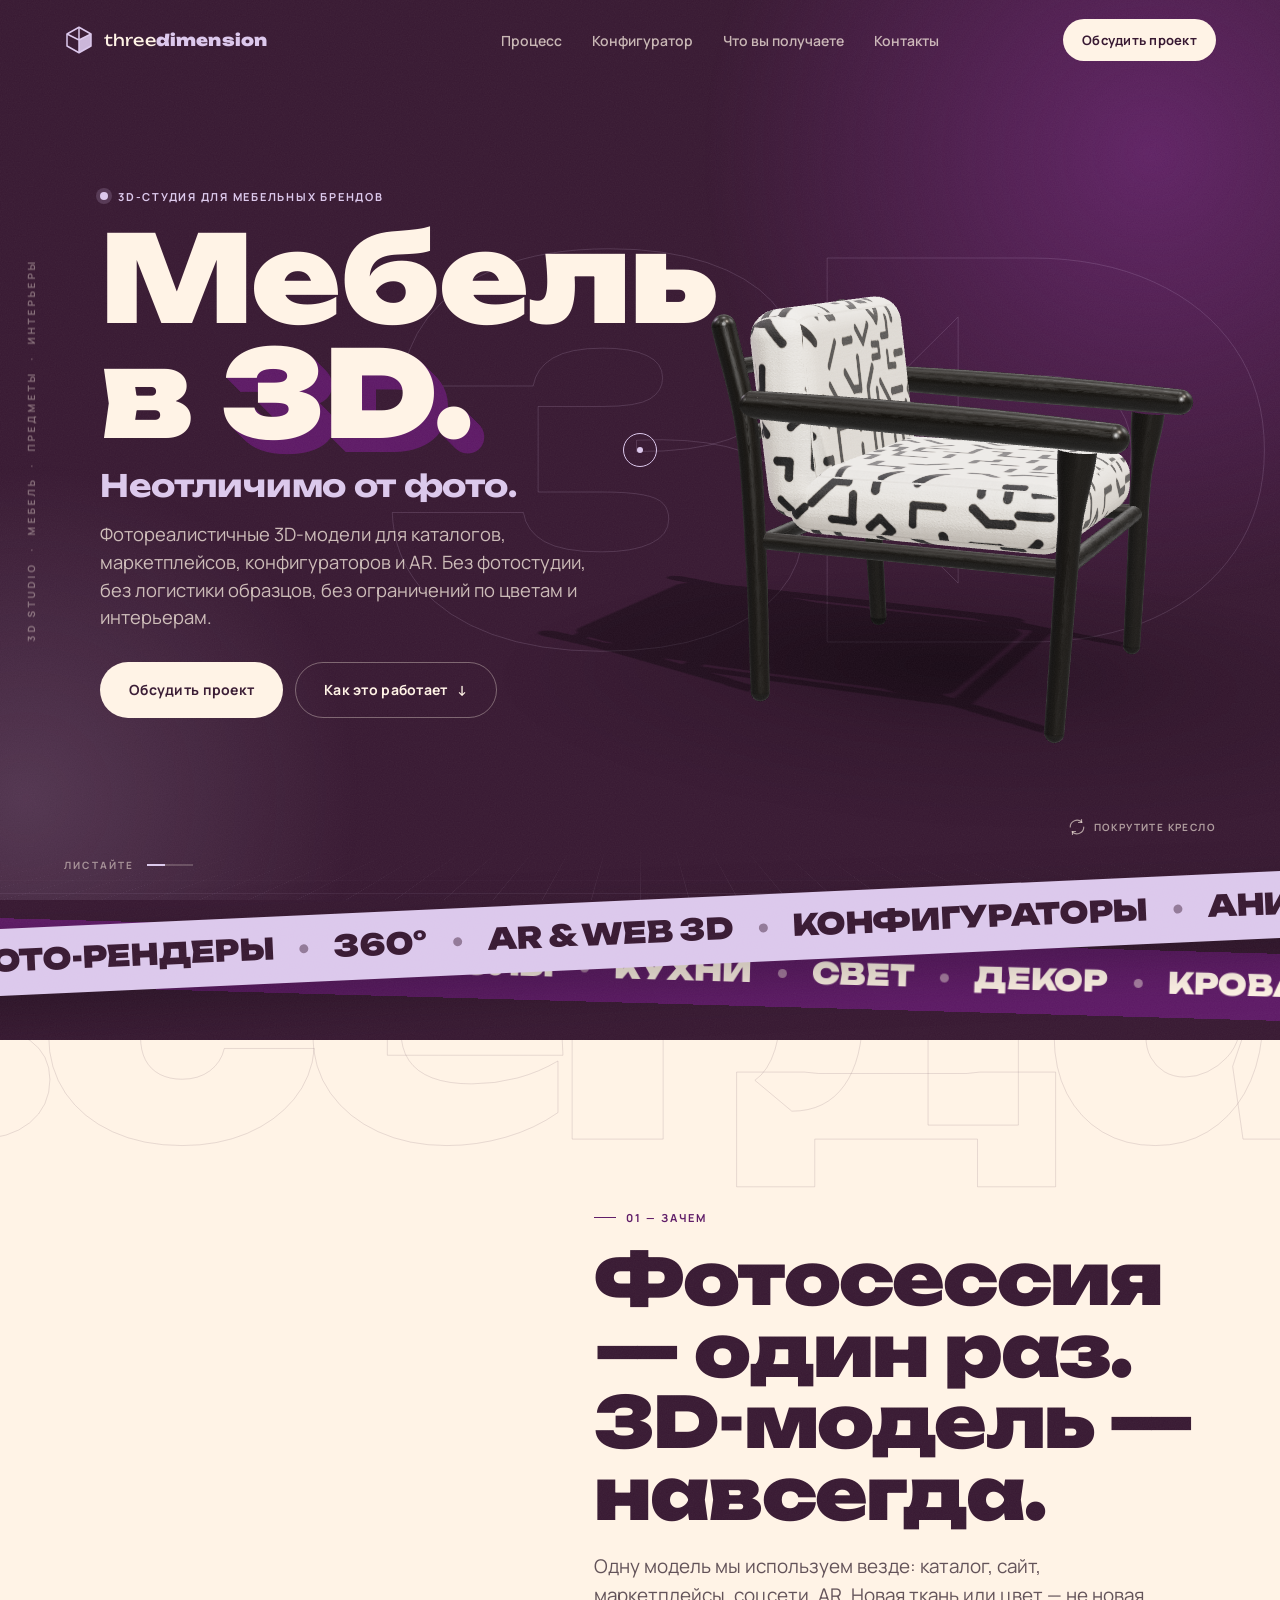
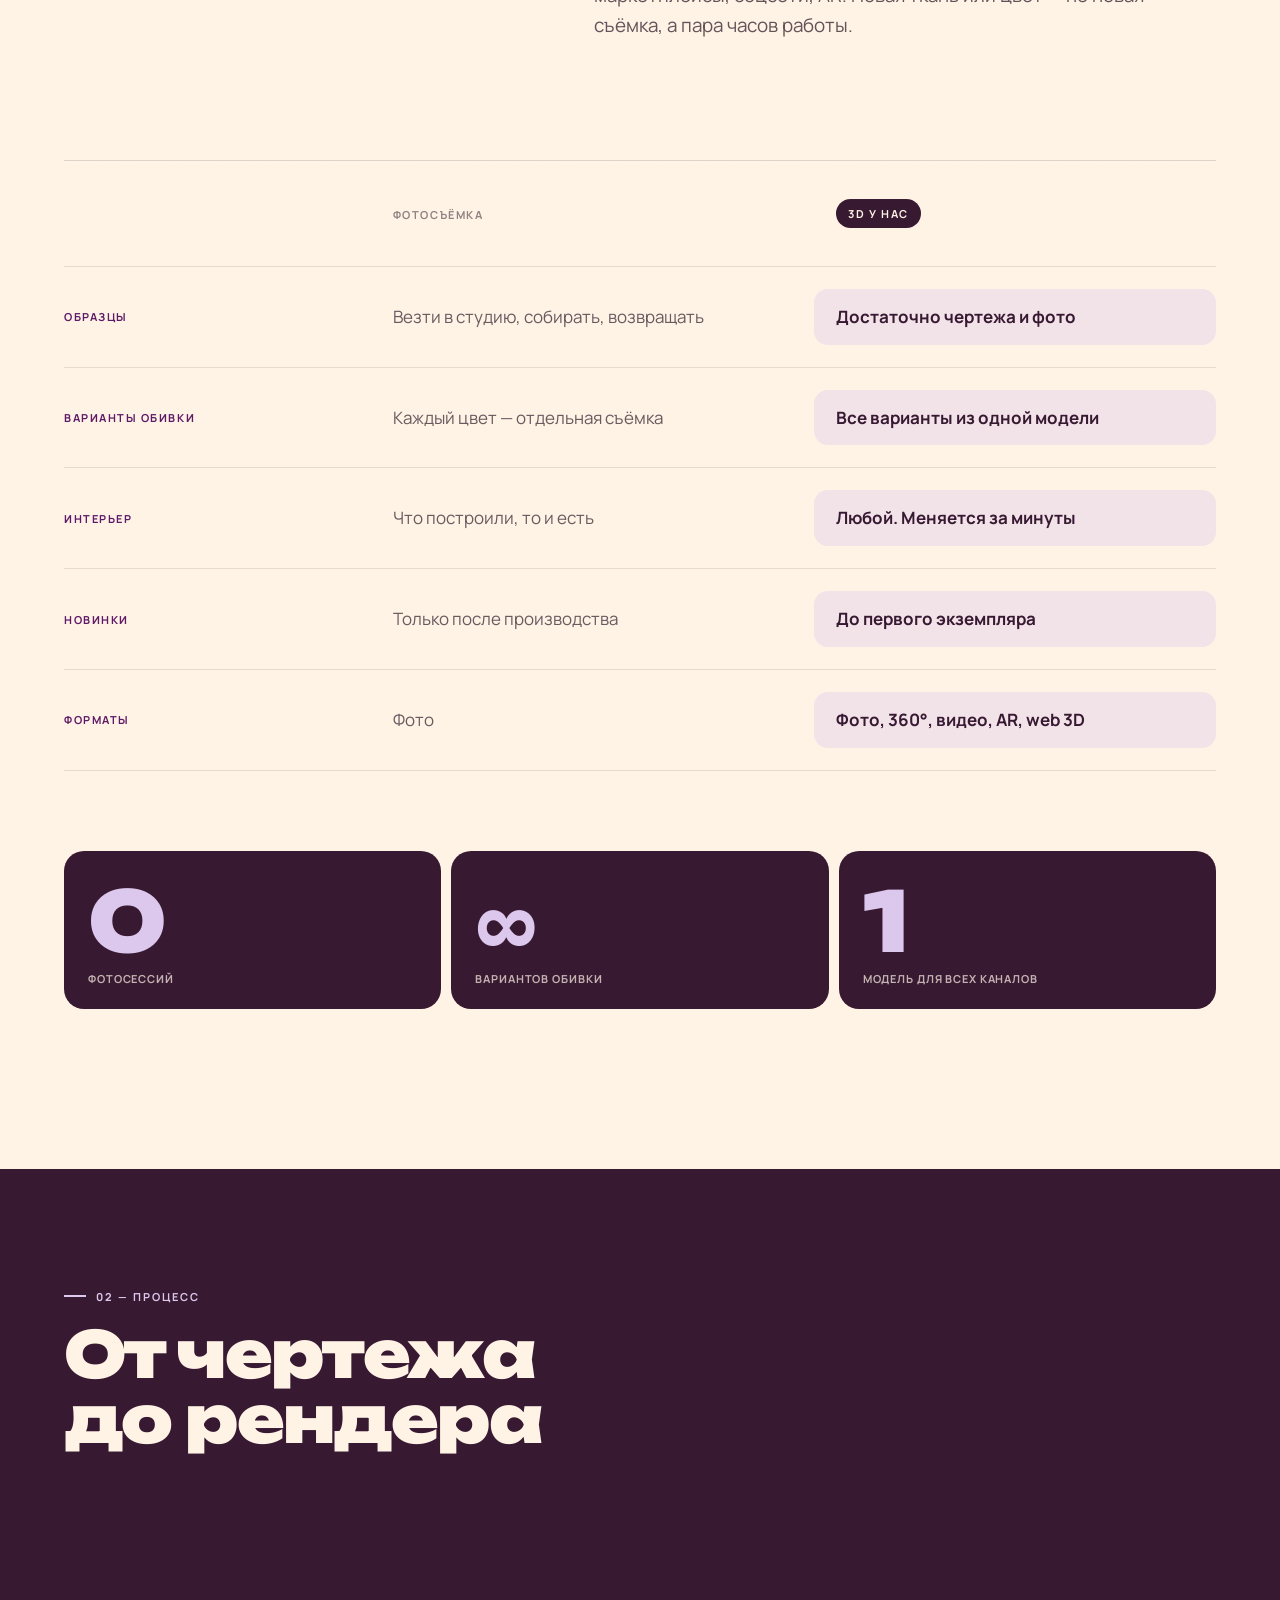
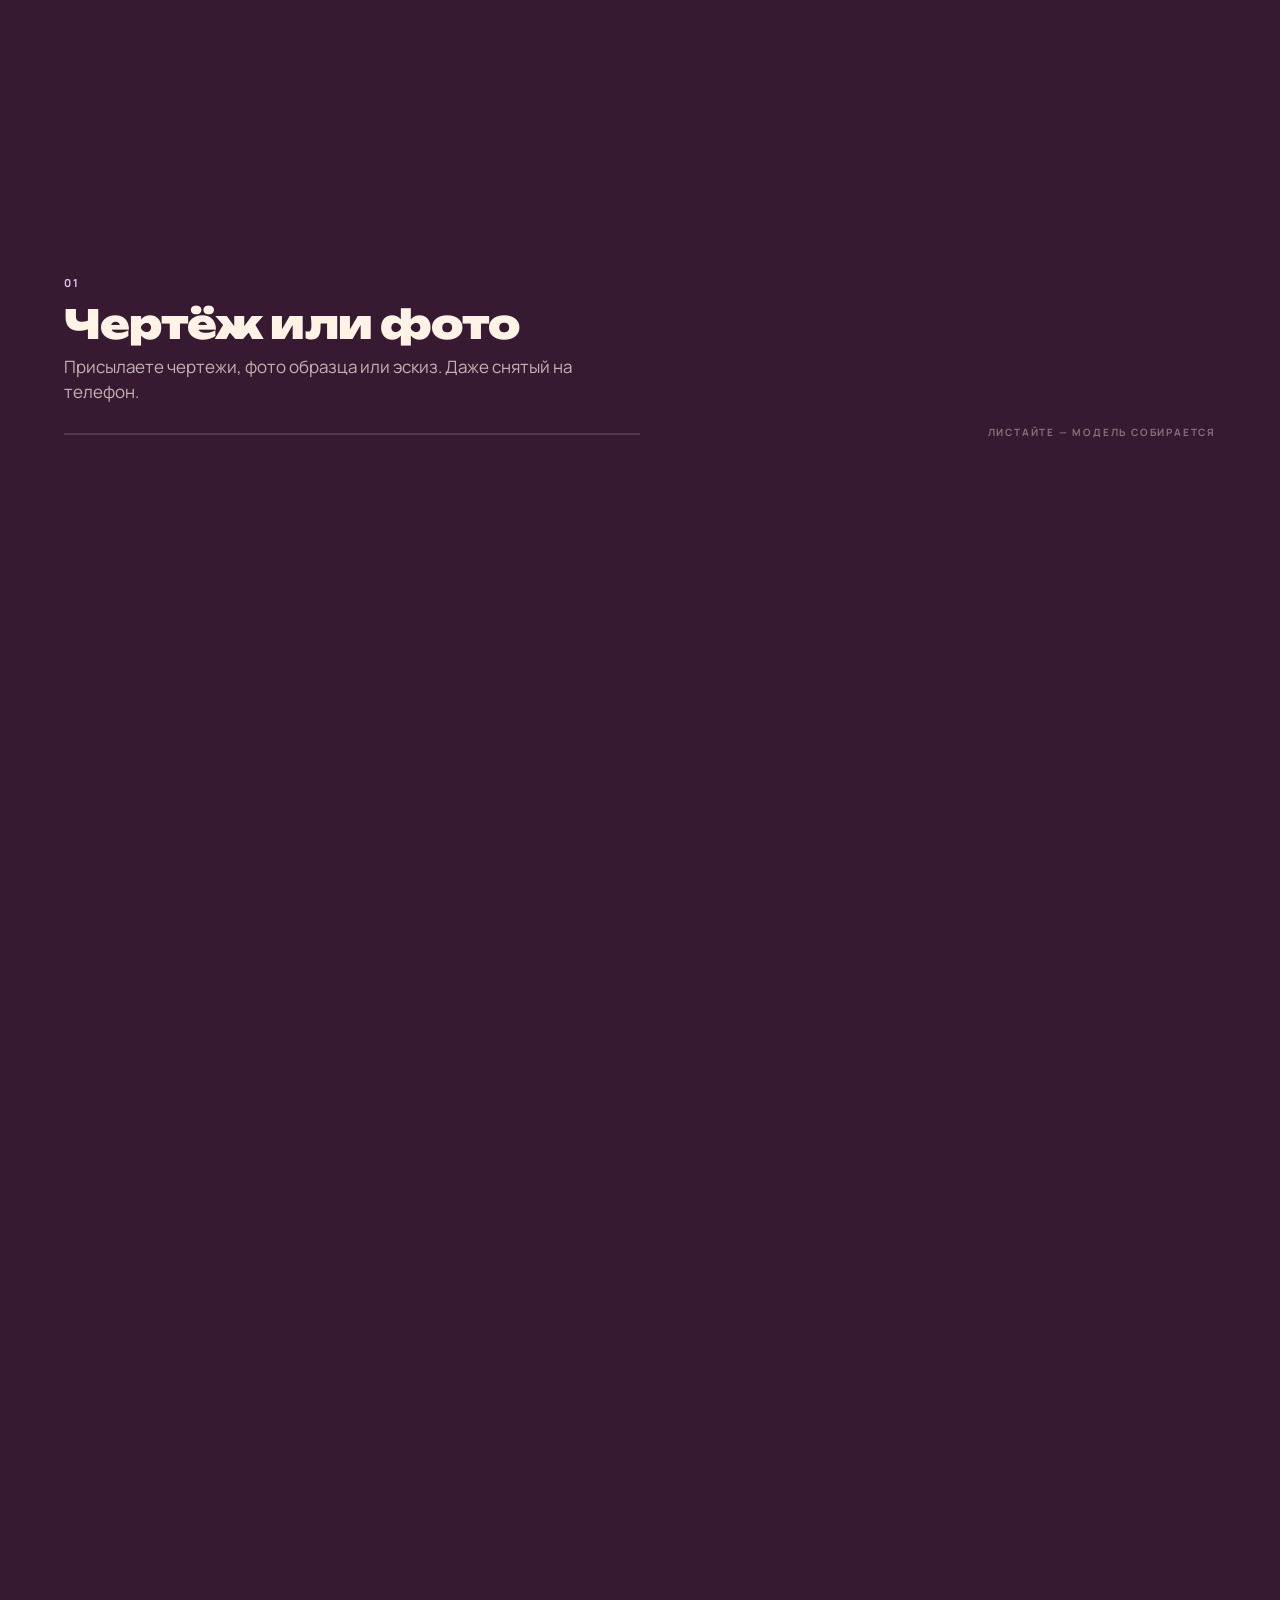
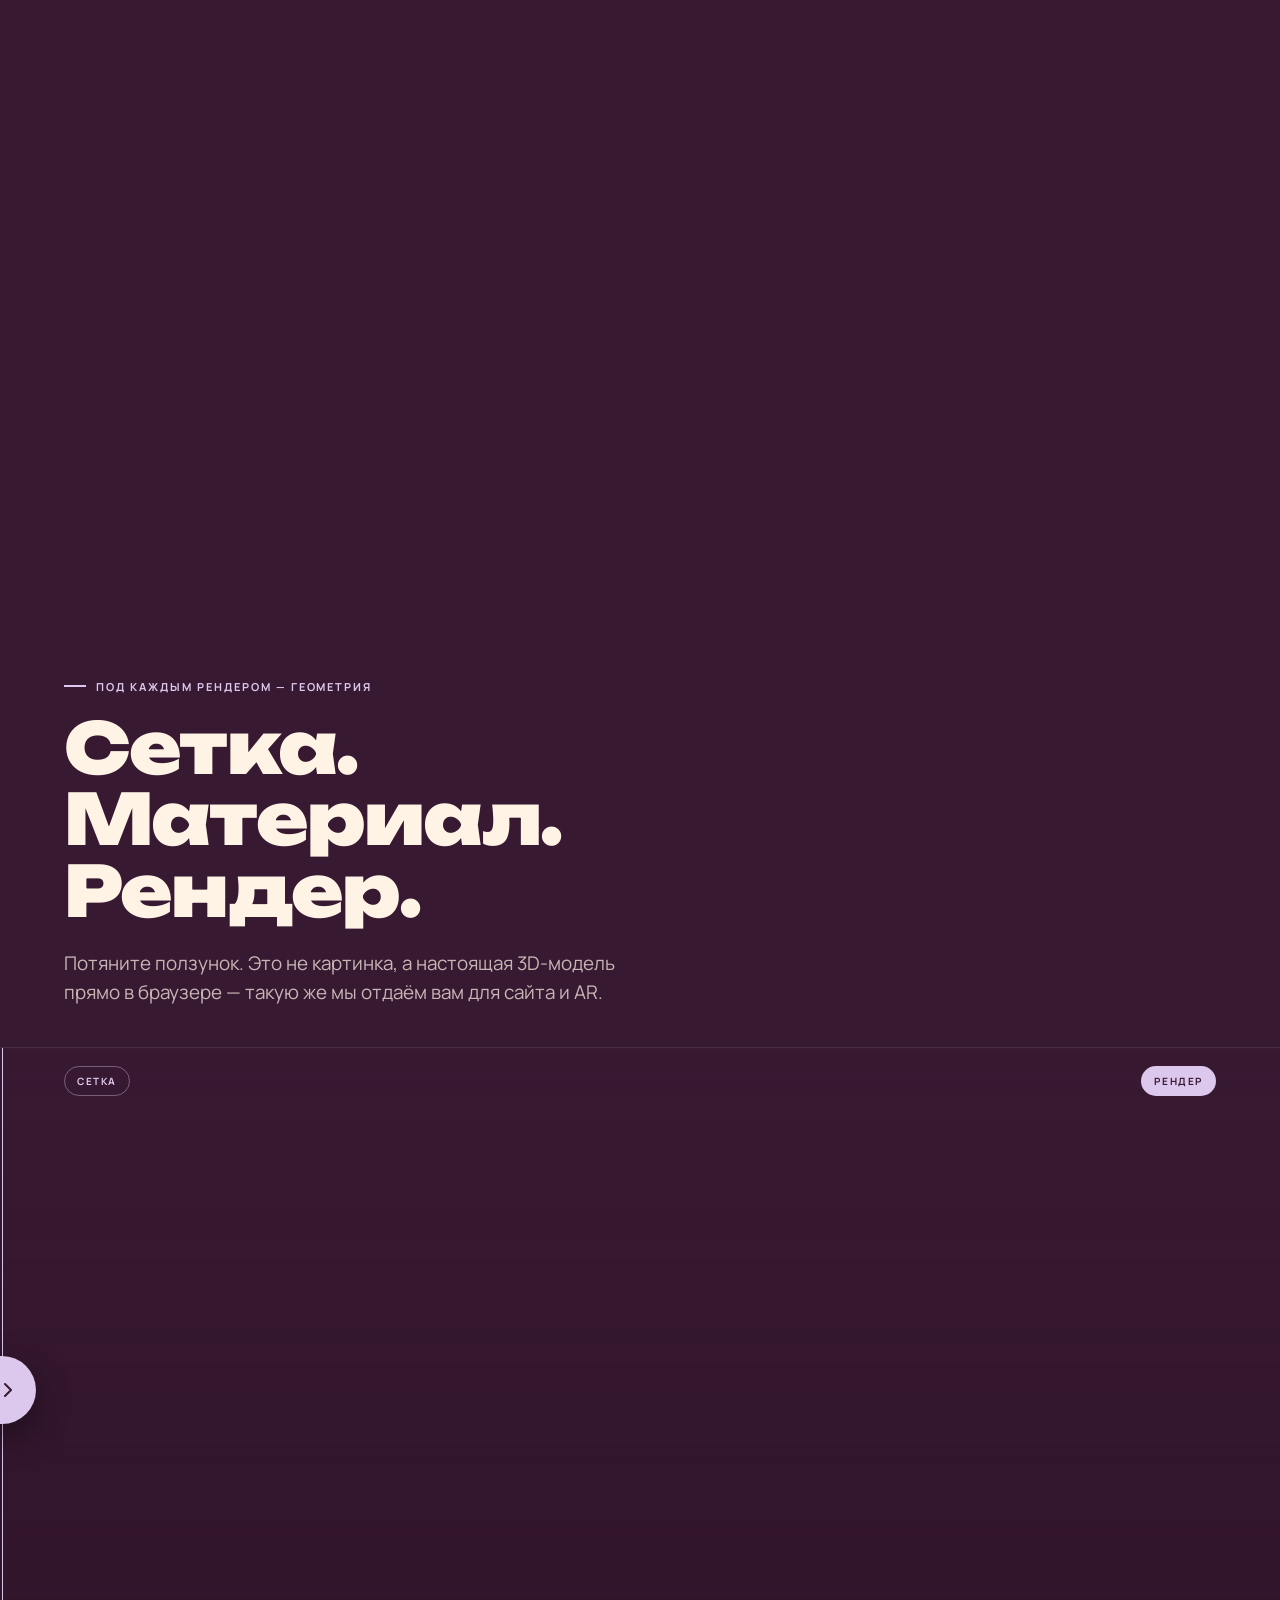
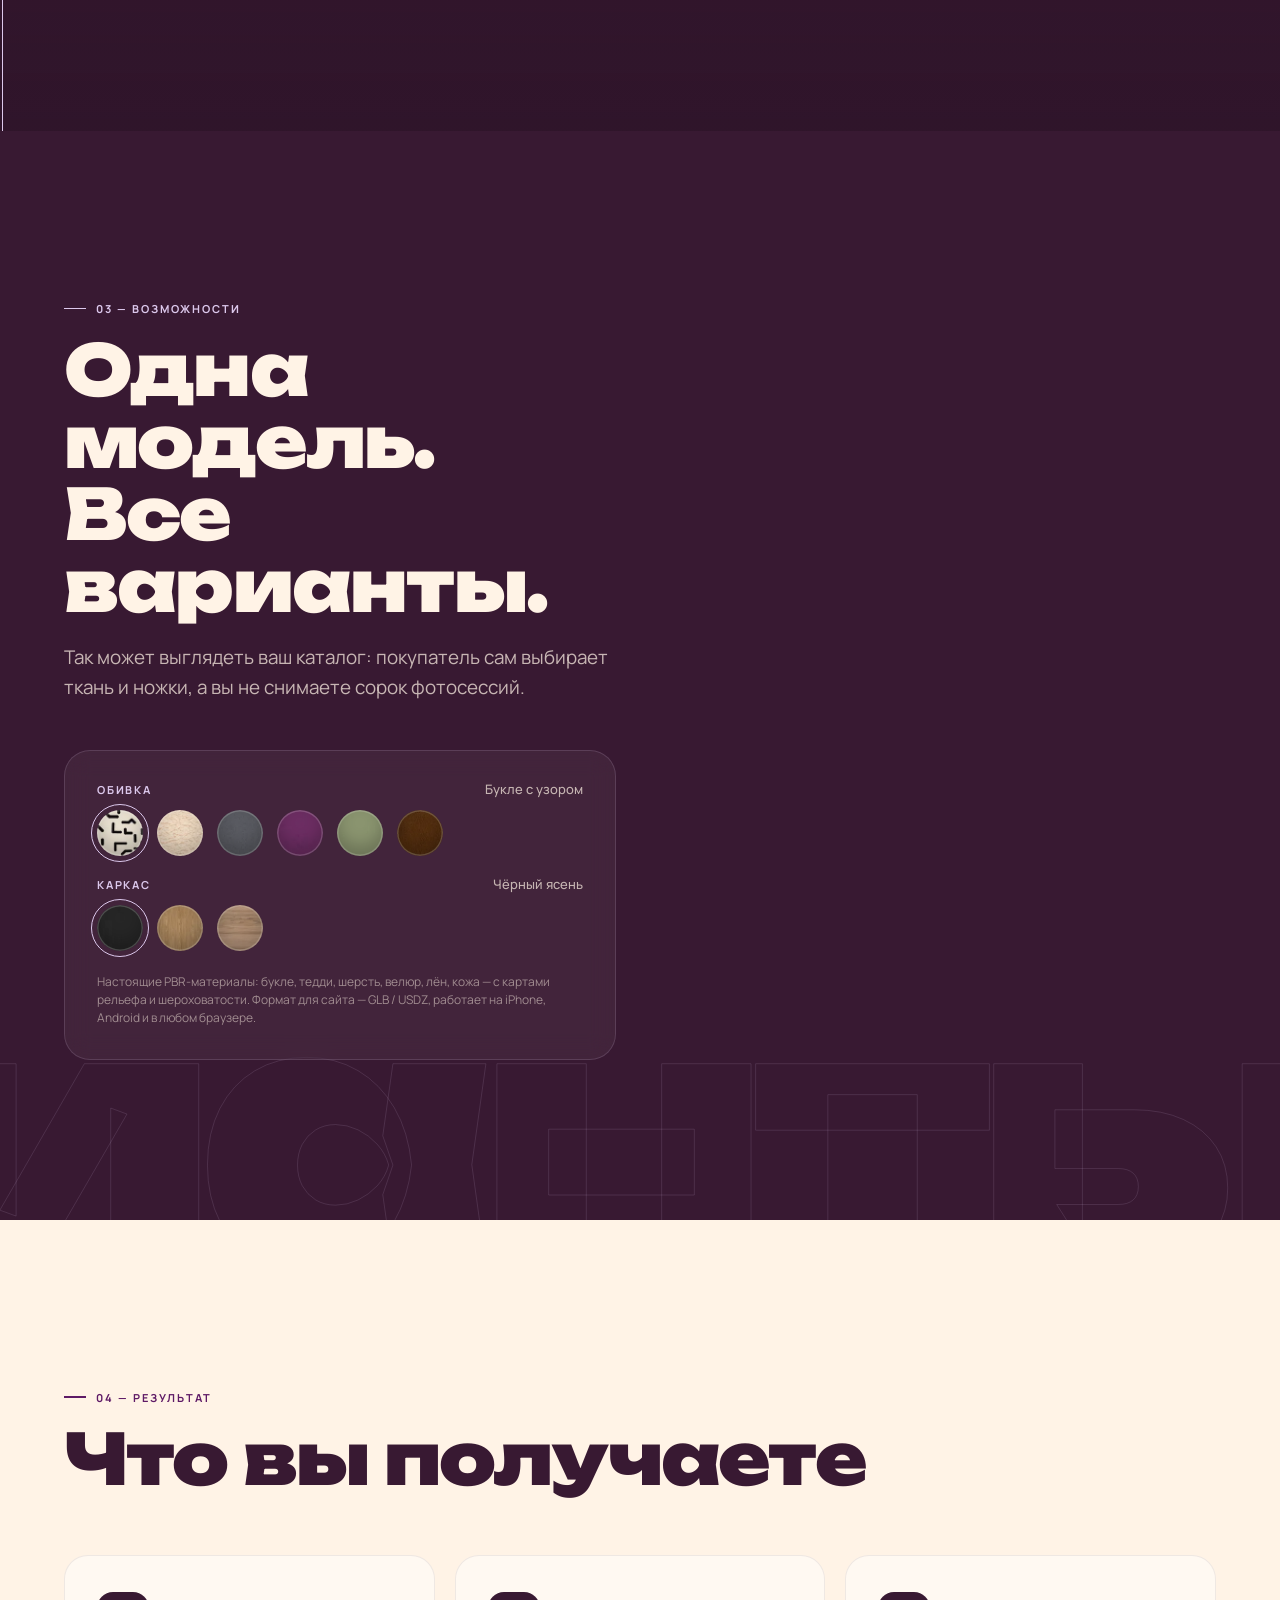
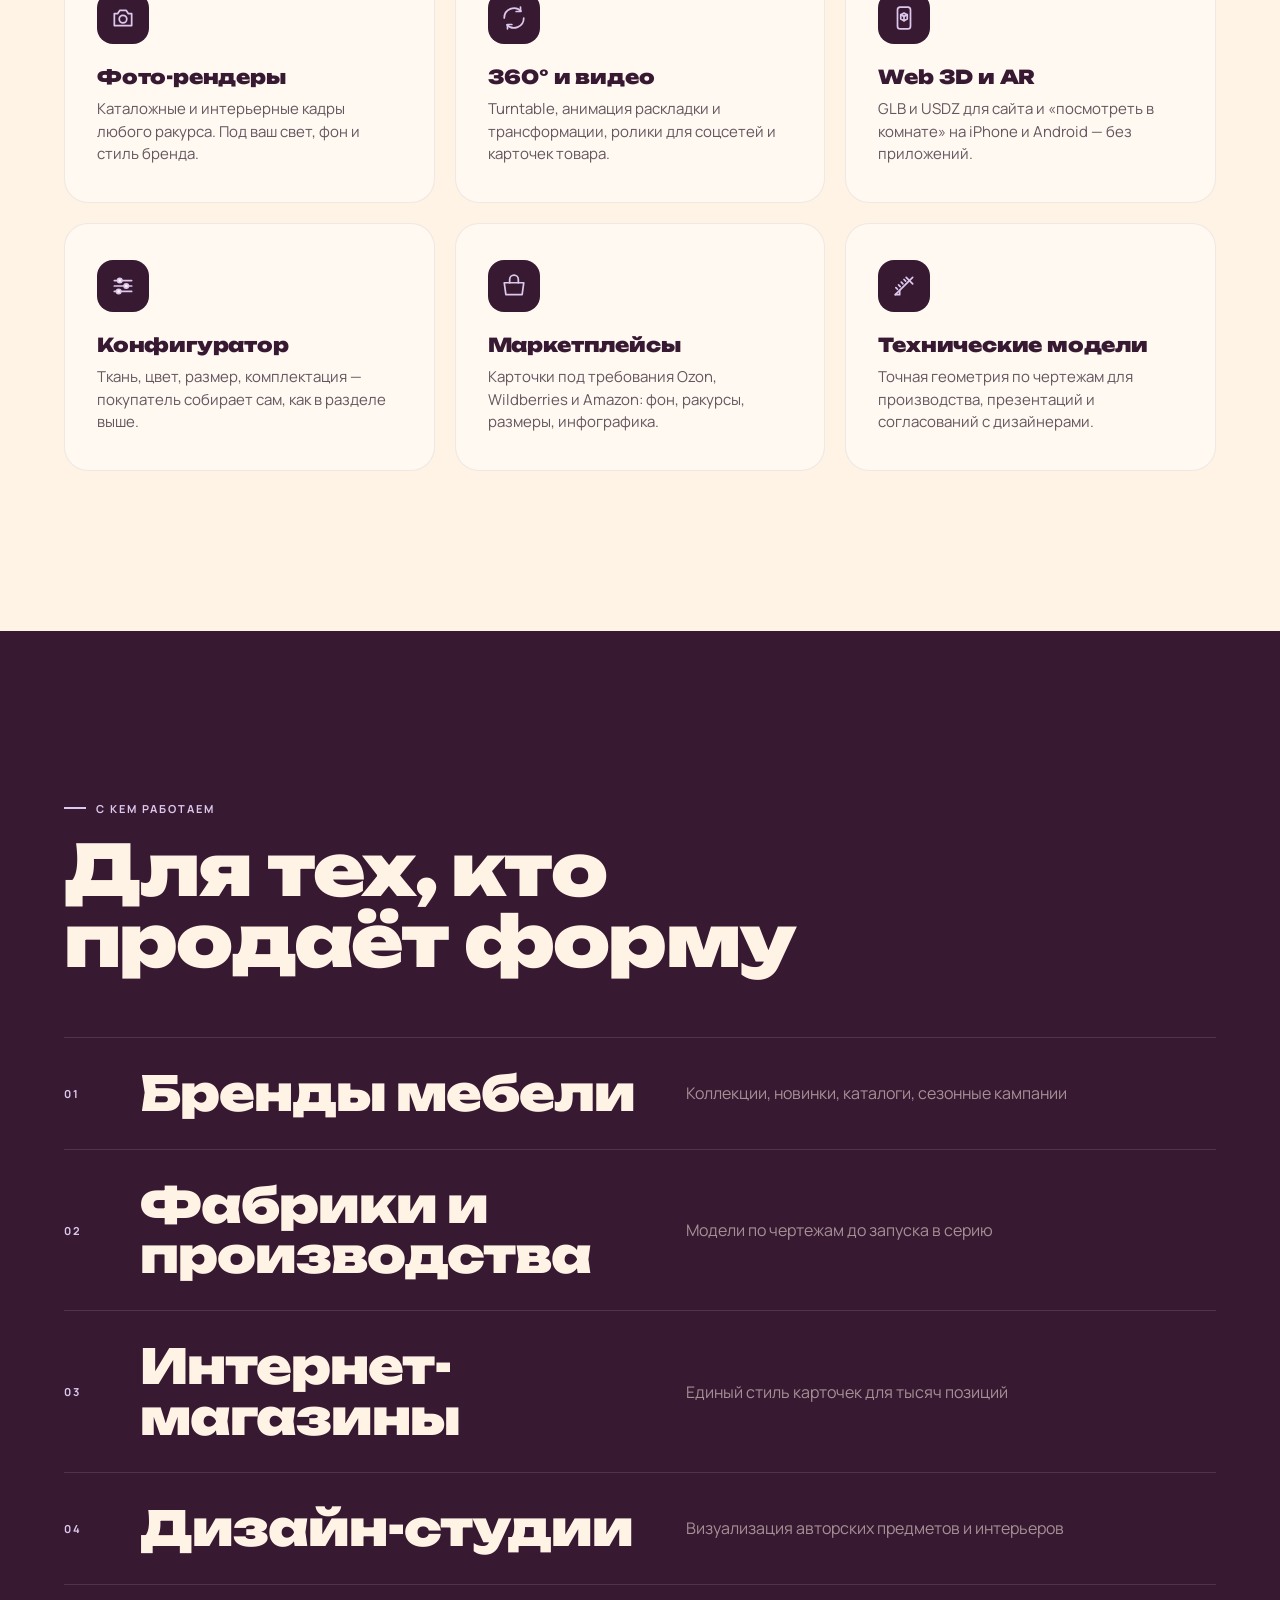
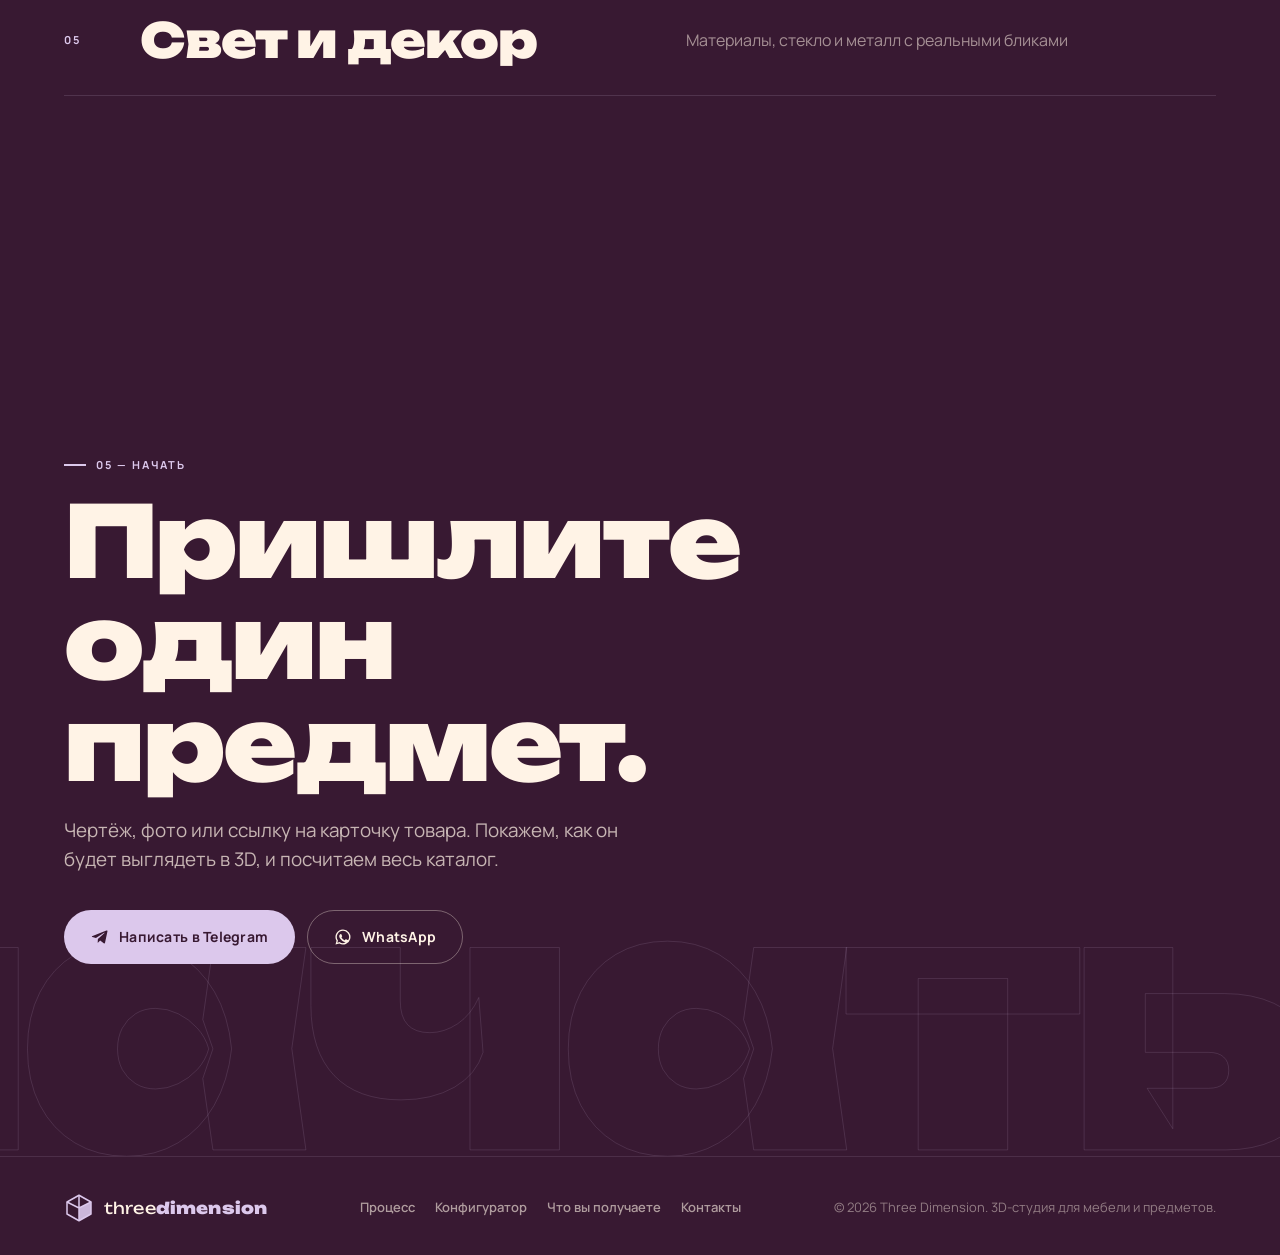
==== commit d5a4ed95: "Кресло по референсу: чёрный скульптурный каркас, узорное букле, PBR-материалы - процедурная геометри" ====
--- a/index.html
+++ b/index.html
@@ -289,26 +289,25 @@
 
       <div class="config__panel reveal">
         <div class="config__group">
-          <div class="config__label">Обивка <span id="fabricName">Коньяк · кожа</span></div>
+          <div class="config__label">Обивка <span id="fabricName">Букле с узором</span></div>
           <div class="swatches" data-group="fabric" role="radiogroup" aria-label="Обивка">
-            <button class="swatch is-active" data-value="cognac" style="--c:#7b4a2c" role="radio" aria-checked="true" aria-label="Коньяк, кожа"></button>
-            <button class="swatch" data-value="plum" style="--c:#4a1f45" role="radio" aria-checked="false" aria-label="Слива, кожа"></button>
-            <button class="swatch" data-value="milk" style="--c:#f1e5d6" role="radio" aria-checked="false" aria-label="Молоко, кожа"></button>
-            <button class="swatch" data-value="graphite" style="--c:#2b2a2e" role="radio" aria-checked="false" aria-label="Графит, кожа"></button>
-            <button class="swatch" data-value="sage" style="--c:#7f9a86" role="radio" aria-checked="false" aria-label="Шалфей, кожа"></button>
-            <button class="swatch" data-value="lavender" style="--c:#c3a6de" role="radio" aria-checked="false" aria-label="Лаванда, кожа"></button>
+            <button class="swatch swatch--img is-active" data-value="boucle_pattern" style="background-image:url(assets/tex/sw_boucle_pattern.webp)" role="radio" aria-checked="true" aria-label="Букле с узором"></button>
+            <button class="swatch swatch--img" data-value="teddy_cream" style="background-image:url(assets/tex/sw_teddy_cream.webp)" role="radio" aria-checked="false" aria-label="Кремовый тедди"></button>
+            <button class="swatch swatch--img" data-value="wool_graphite" style="background-image:url(assets/tex/sw_wool_graphite.webp)" role="radio" aria-checked="false" aria-label="Графитовая шерсть"></button>
+            <button class="swatch swatch--img" data-value="velvet_plum" style="background-image:url(assets/tex/sw_velvet_plum.webp)" role="radio" aria-checked="false" aria-label="Сливовый велюр"></button>
+            <button class="swatch swatch--img" data-value="linen_olive" style="background-image:url(assets/tex/sw_linen_olive.webp)" role="radio" aria-checked="false" aria-label="Оливковый лён"></button>
+            <button class="swatch swatch--img" data-value="leather_cognac" style="background-image:url(assets/tex/sw_leather_cognac.webp)" role="radio" aria-checked="false" aria-label="Коньячная кожа"></button>
           </div>
         </div>
         <div class="config__group">
-          <div class="config__label">Каркас и база <span id="legsName">Орех и сталь</span></div>
-          <div class="swatches" data-group="legs" role="radiogroup" aria-label="Каркас и база">
-            <button class="swatch is-active" data-value="walnut" style="--c:#8a5a34" role="radio" aria-checked="true" aria-label="Орех и сталь"></button>
-            <button class="swatch" data-value="oak" style="--c:#d9b283" role="radio" aria-checked="false" aria-label="Светлый дуб"></button>
-            <button class="swatch swatch--metal" data-value="black" style="--c:#1a1a1a" role="radio" aria-checked="false" aria-label="Чёрный"></button>
-            <button class="swatch swatch--metal" data-value="brass" style="--c:#cfa34e" role="radio" aria-checked="false" aria-label="Орех и латунь"></button>
+          <div class="config__label">Каркас <span id="legsName">Чёрный ясень</span></div>
+          <div class="swatches" data-group="legs" role="radiogroup" aria-label="Каркас">
+            <button class="swatch swatch--img is-active" data-value="ash_black" style="background-image:url(assets/tex/sw_ash_black.webp)" role="radio" aria-checked="true" aria-label="Чёрный ясень"></button>
+            <button class="swatch swatch--img" data-value="oak" style="background-image:url(assets/tex/sw_oak.webp)" role="radio" aria-checked="false" aria-label="Дуб"></button>
+            <button class="swatch swatch--img" data-value="walnut" style="background-image:url(assets/tex/sw_walnut.webp)" role="radio" aria-checked="false" aria-label="Орех"></button>
           </div>
         </div>
-        <p class="config__note">Настоящая 3D-модель прямо в браузере. Формат для сайта — GLB / USDZ, работает на iPhone, Android и в любом браузере.</p>
+        <p class="config__note">Настоящие PBR-материалы: букле, тедди, шерсть, велюр, лён, кожа — с картами рельефа и шероховатости. Формат для сайта — GLB / USDZ, работает на iPhone, Android и в любом браузере.</p>
       </div>
     </section>
 
--- a/assets/css/styles.css
+++ b/assets/css/styles.css
@@ -507,6 +507,12 @@
   transition: transform .35s var(--ease);
 }
 .swatch--metal { background: linear-gradient(140deg, color-mix(in srgb, var(--c), white 50%), var(--c) 45%, color-mix(in srgb, var(--c), black 40%)); }
+.swatch--img { background-color: #6a4a5e; background-size: cover; background-position: center; background-repeat: no-repeat; box-shadow: inset 0 0 0 1.5px rgba(255, 255, 255, .18), inset 0 -10px 16px rgba(0, 0, 0, .22); }
+.swatch.is-loading::before {
+  content: ''; position: absolute; inset: -6px; border-radius: 50%;
+  border: 1.5px solid transparent; border-top-color: var(--lavender);
+  animation: spin-slow 1s linear infinite;
+}
 .swatch::after {
   content: ''; position: absolute; inset: -6px; border-radius: 50%;
   border: 1.5px solid var(--lavender); opacity: 0; transform: scale(.75);
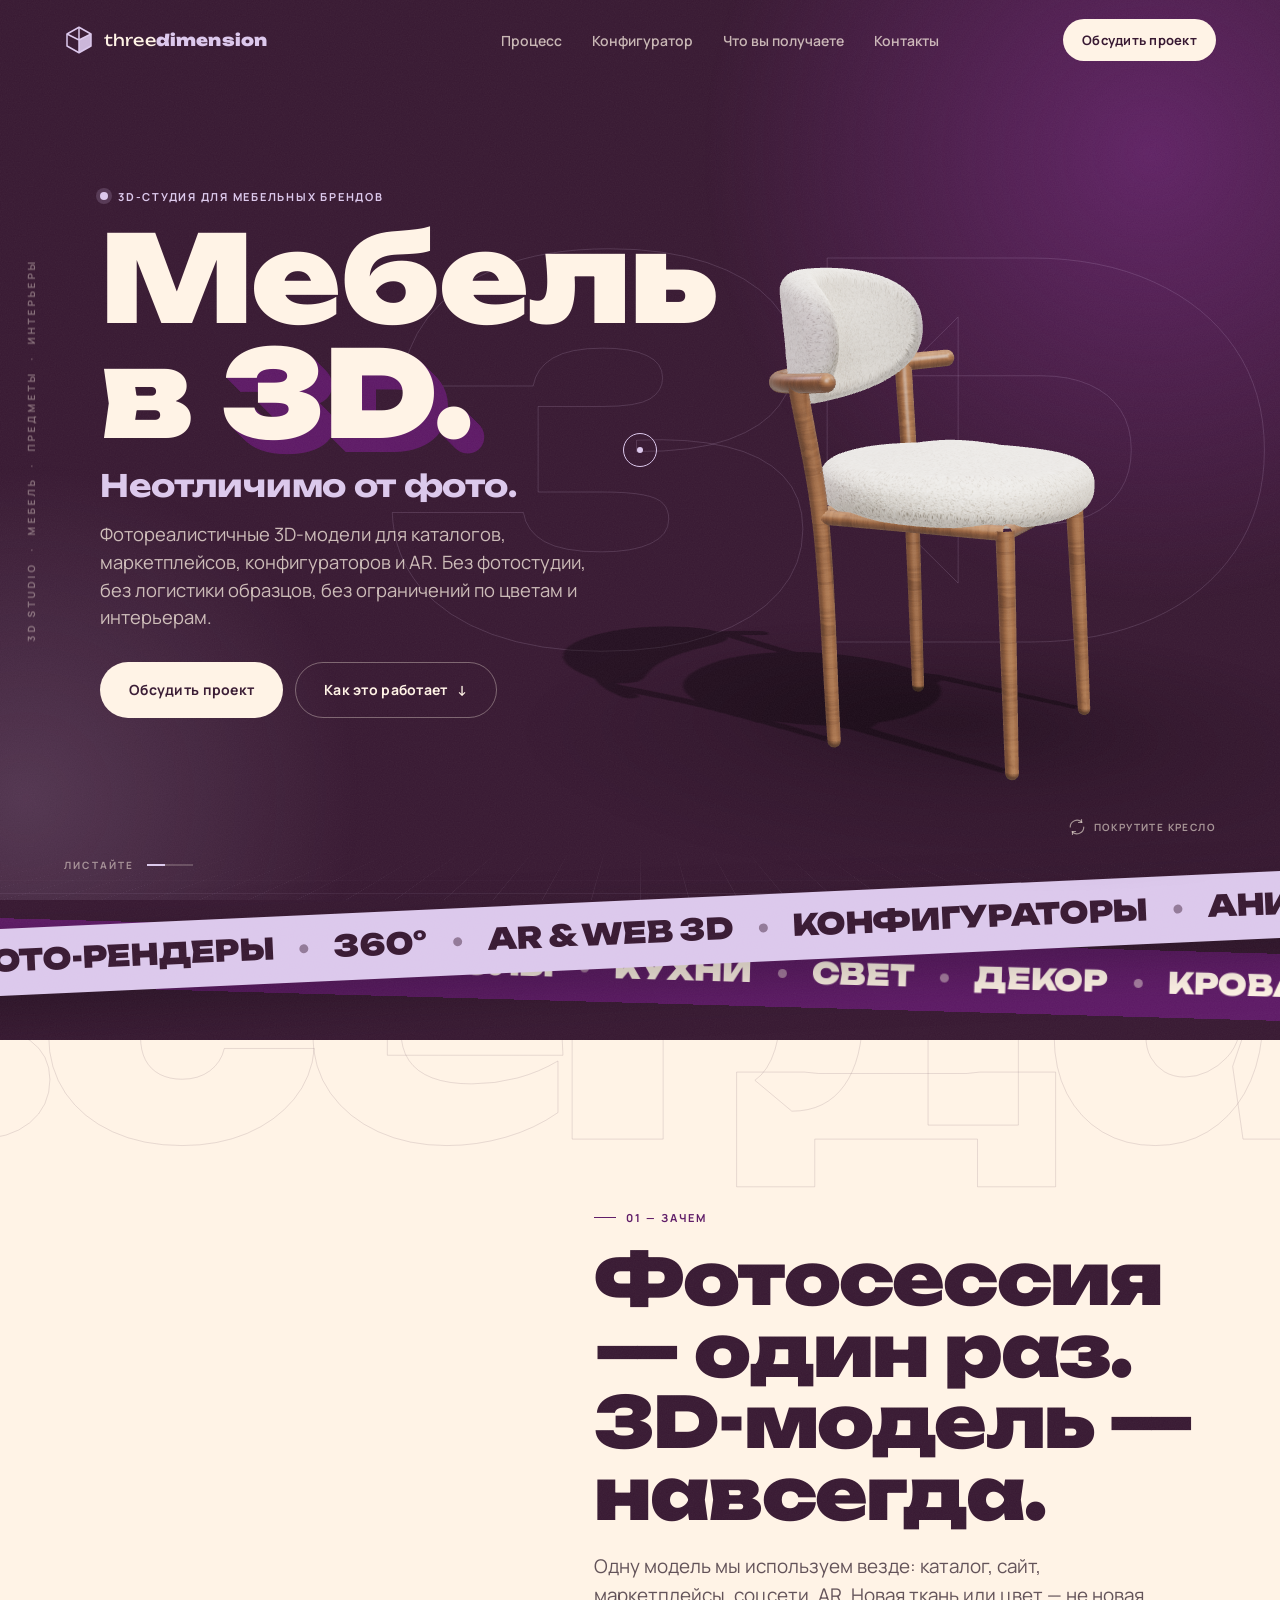
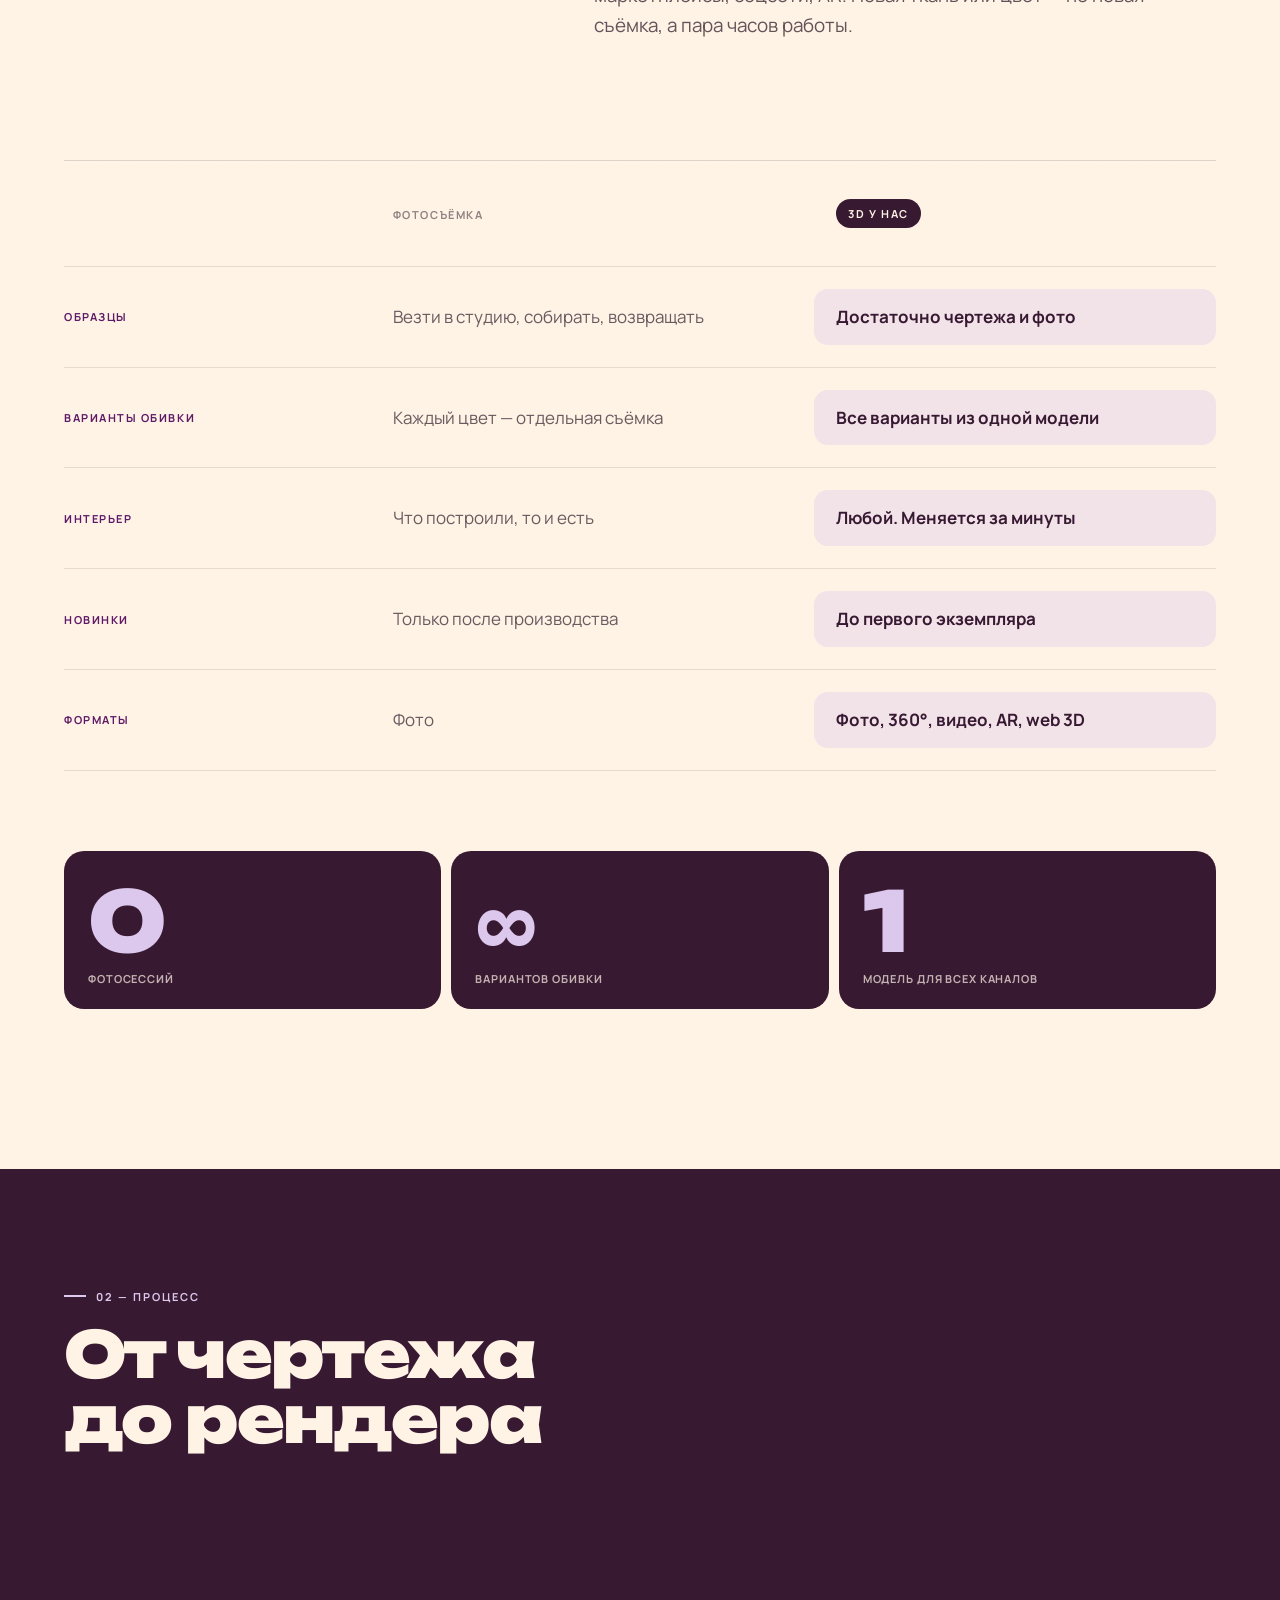
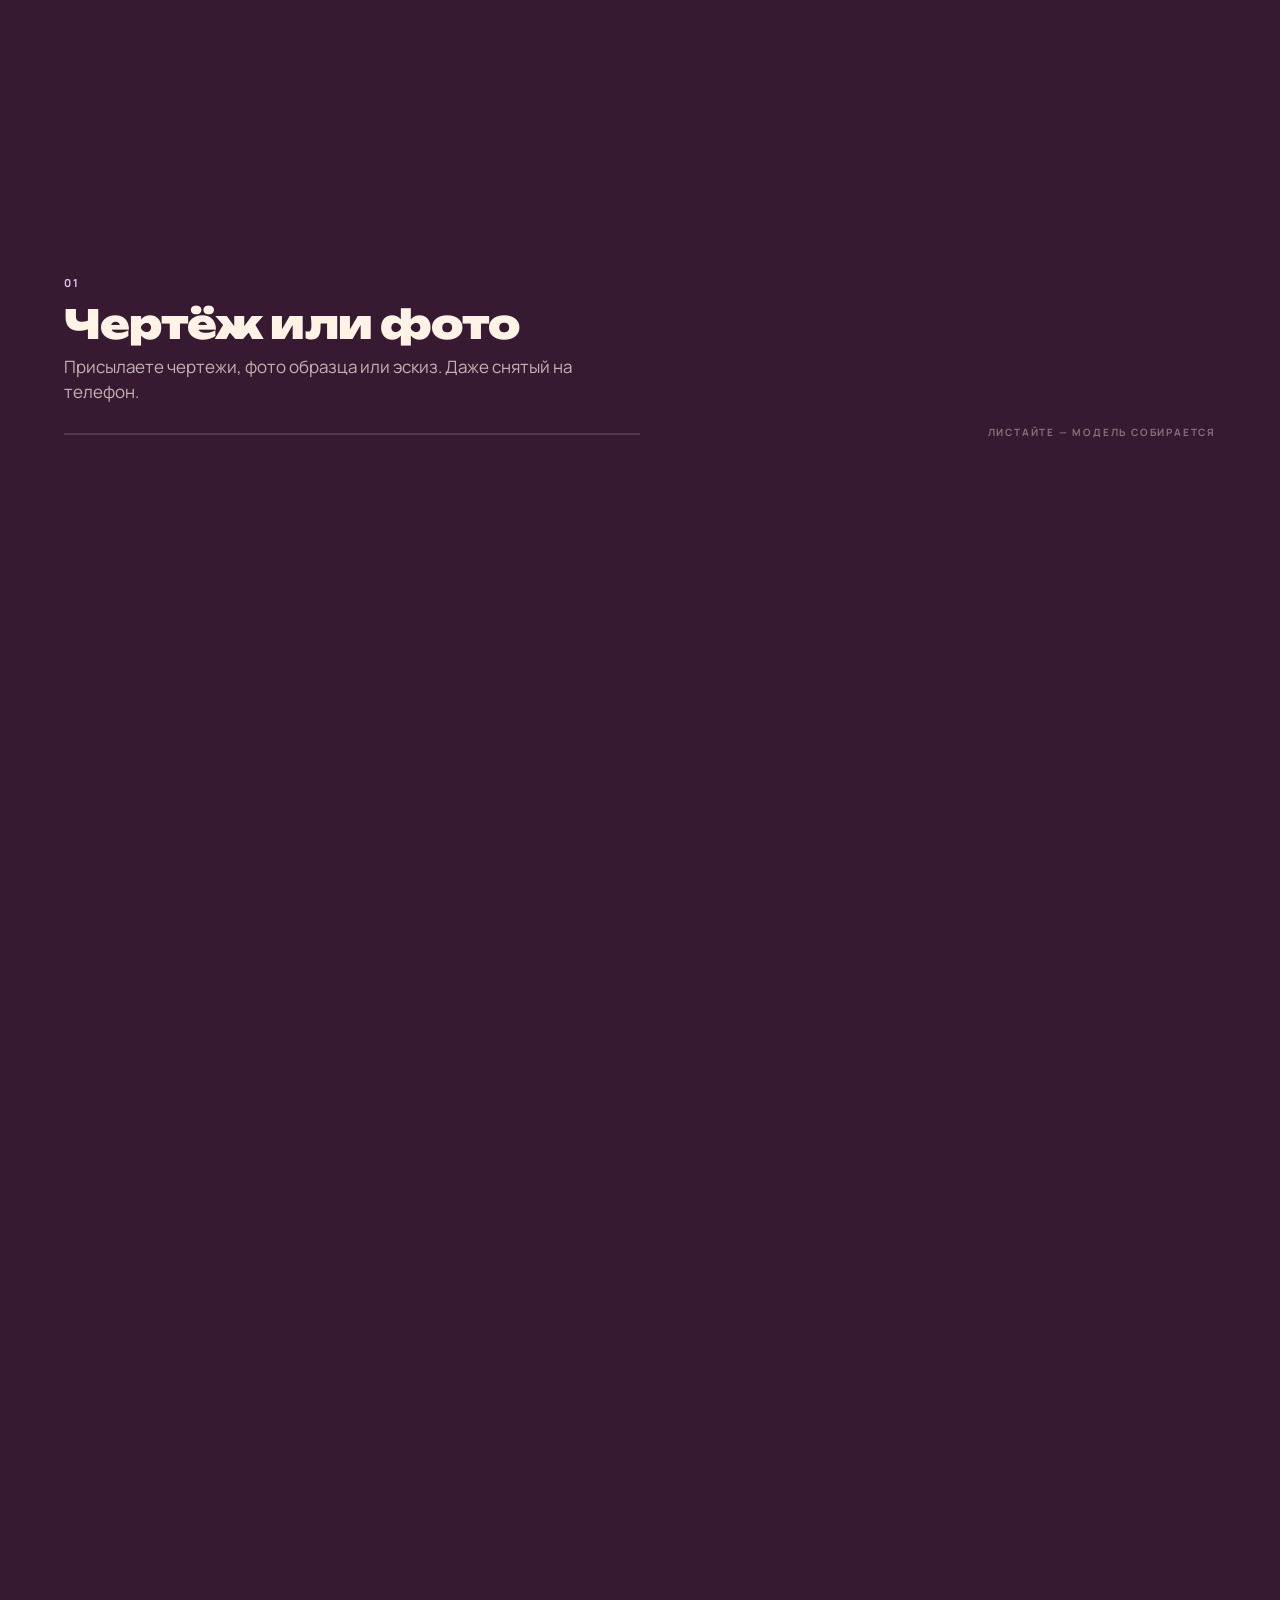
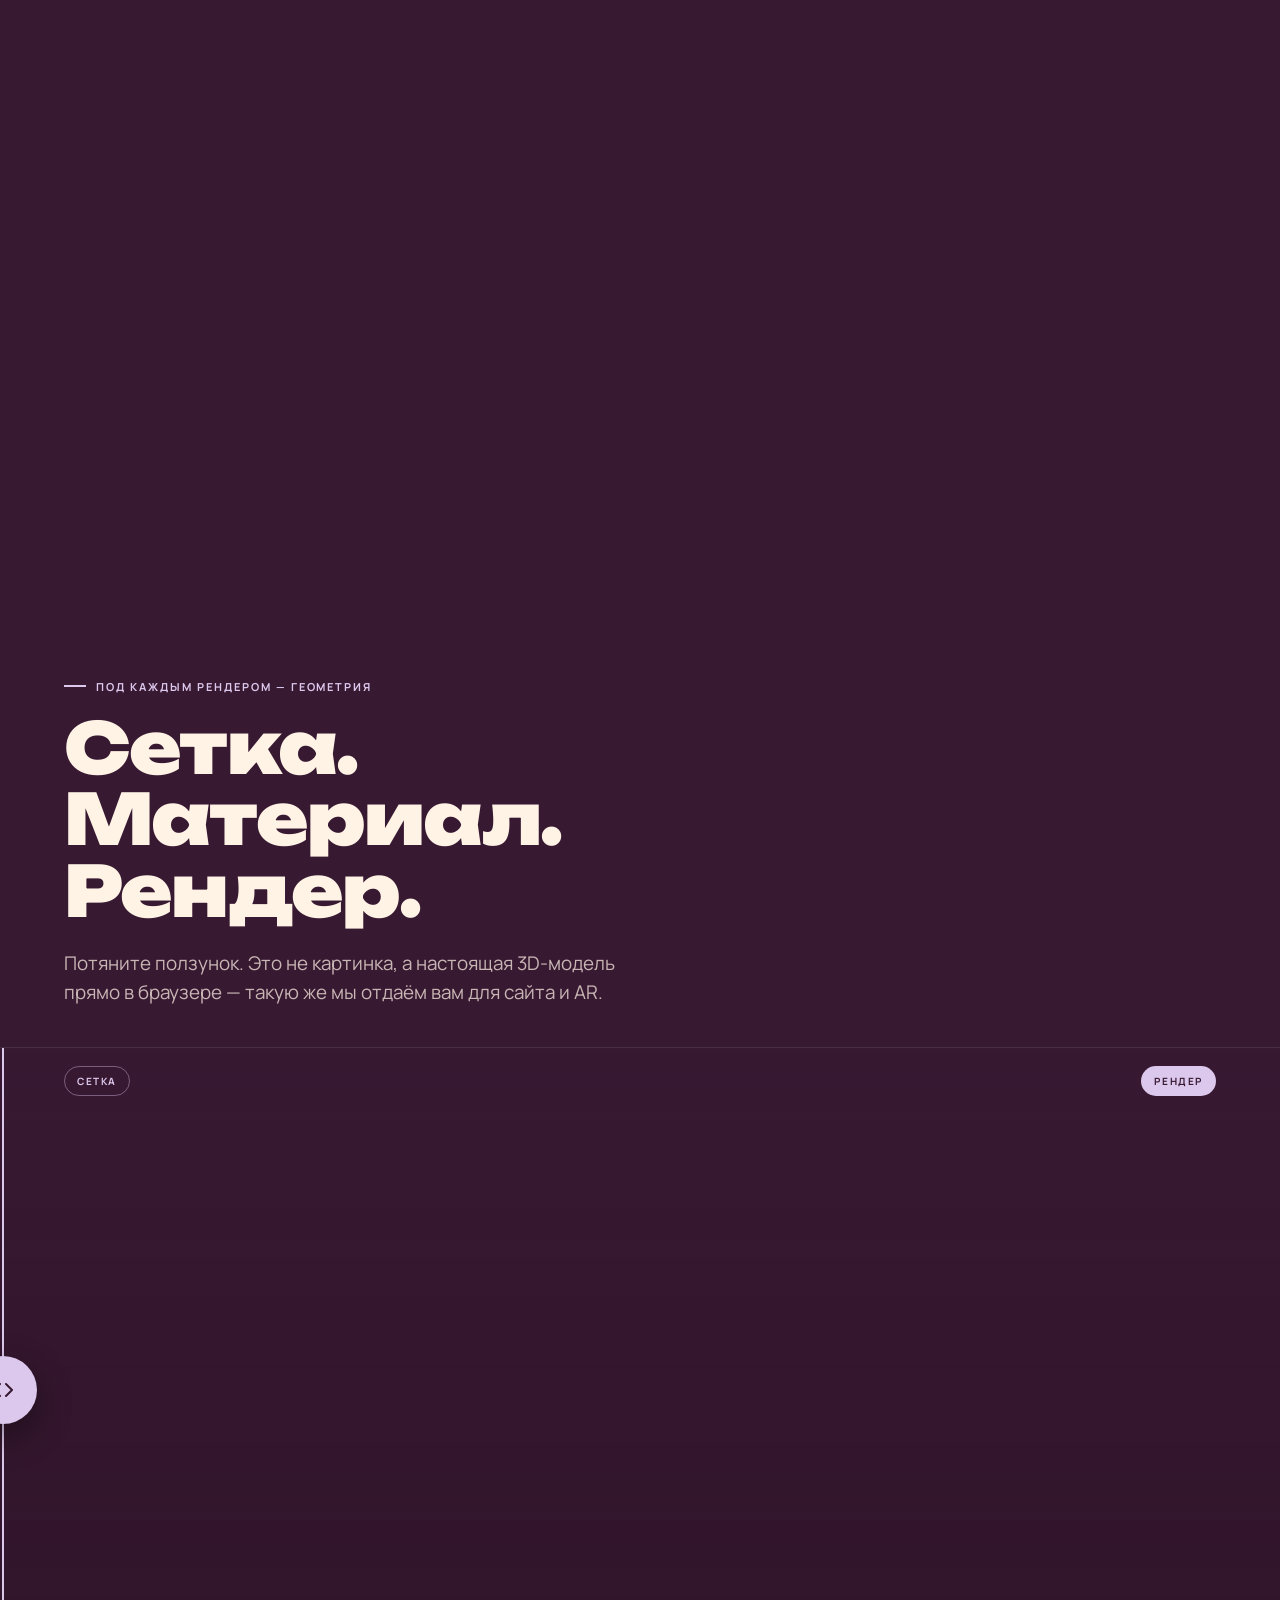
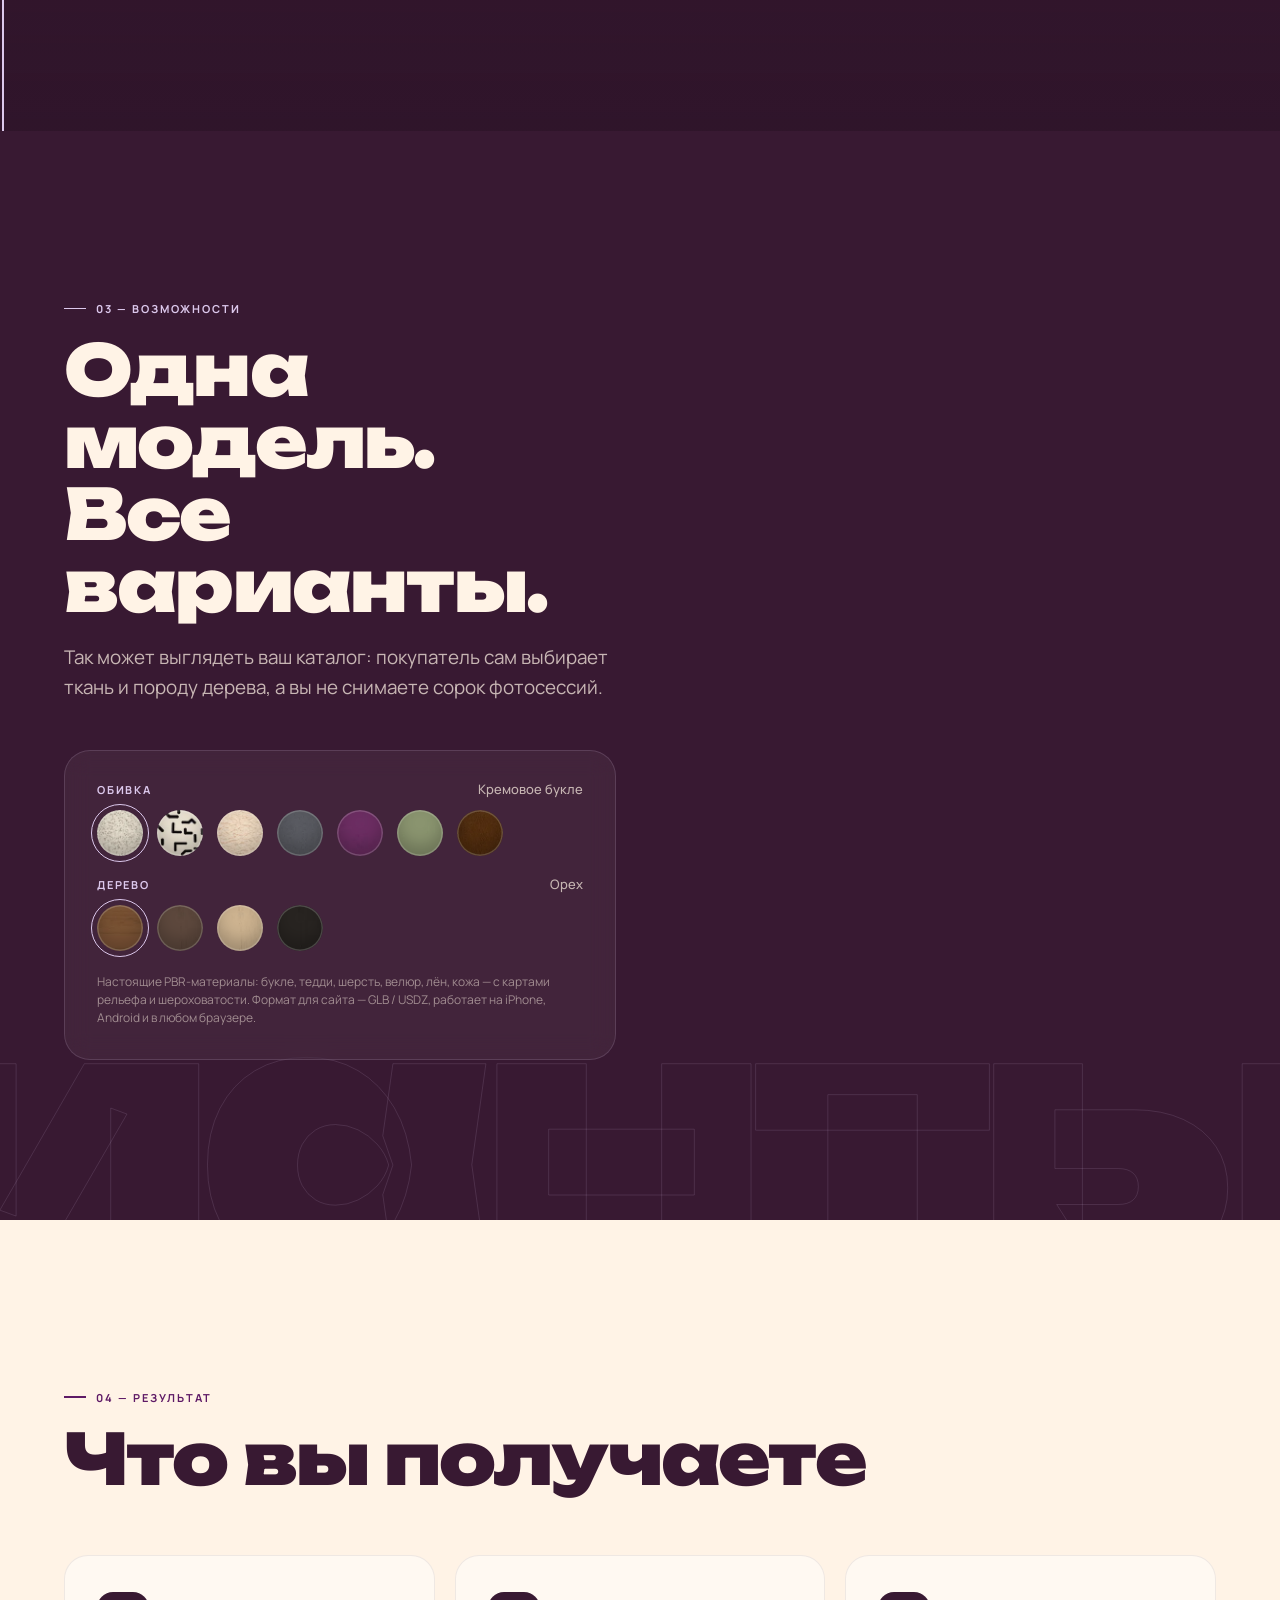
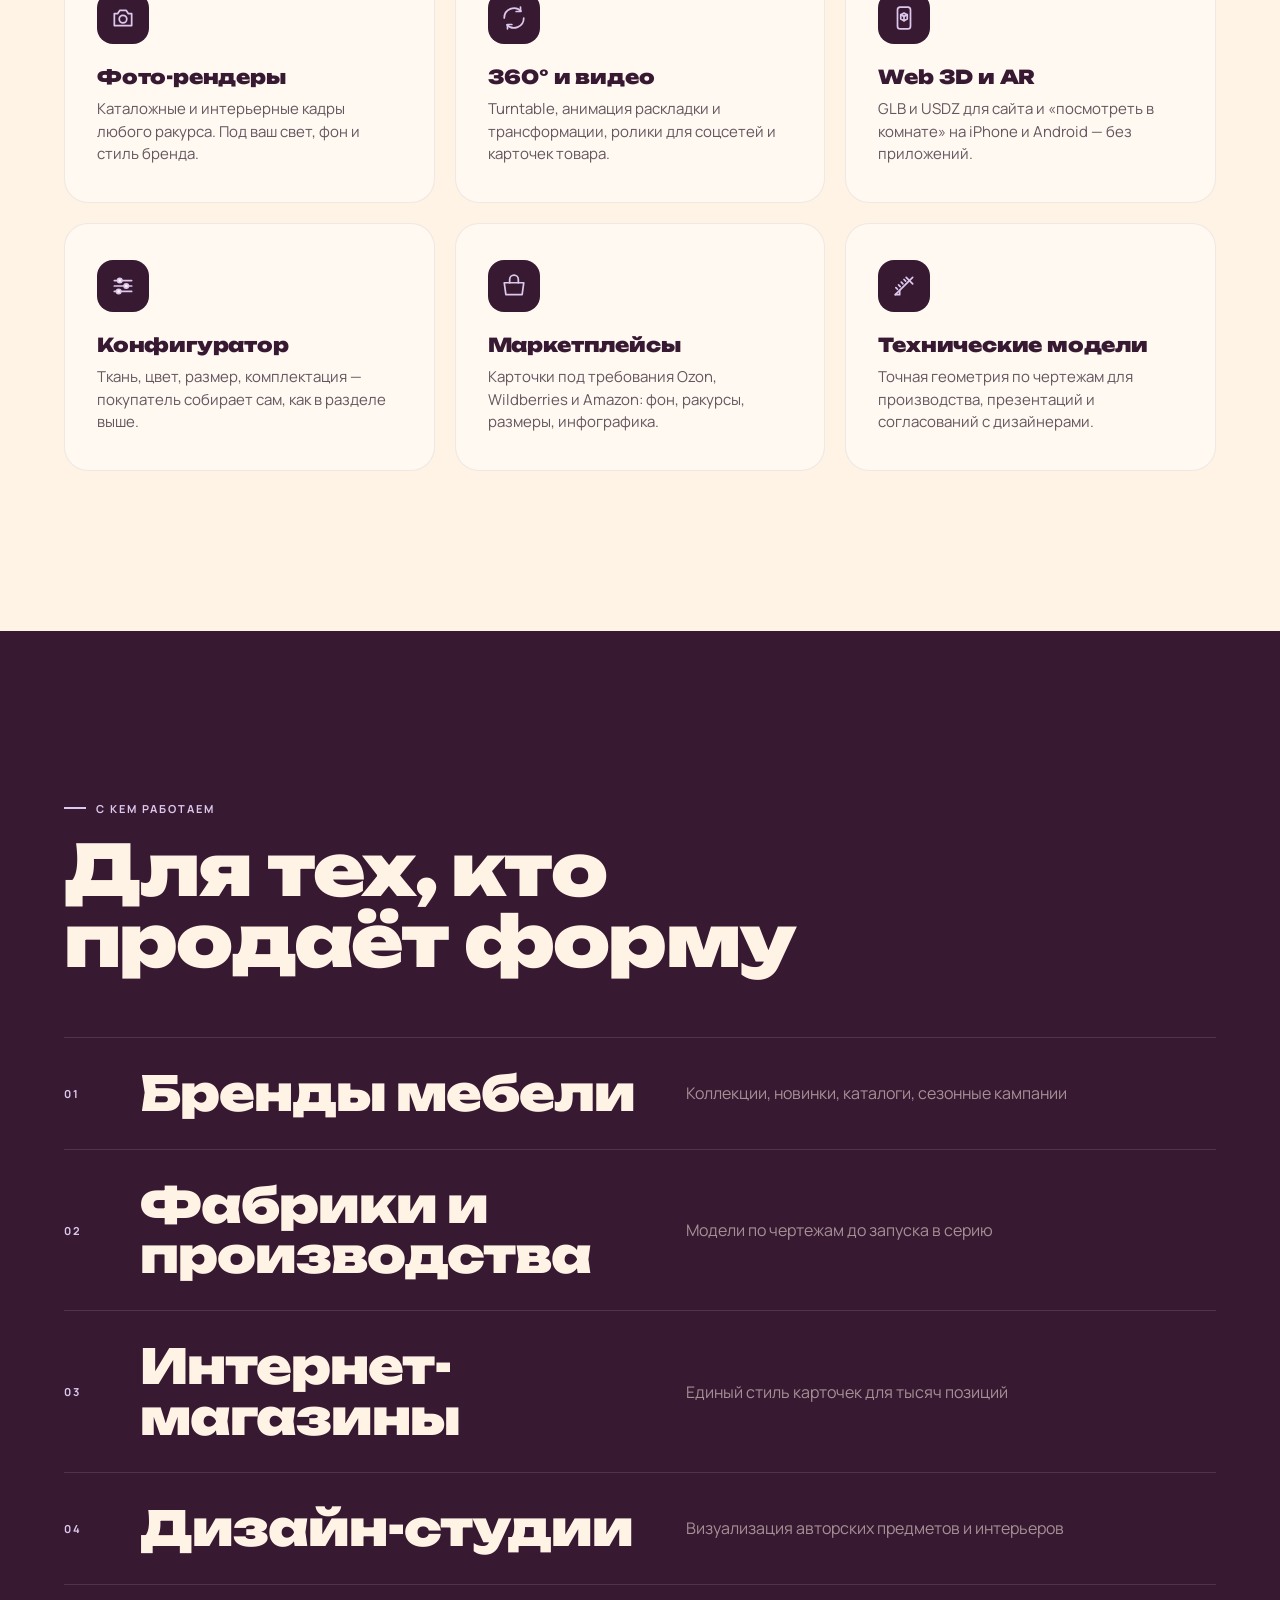
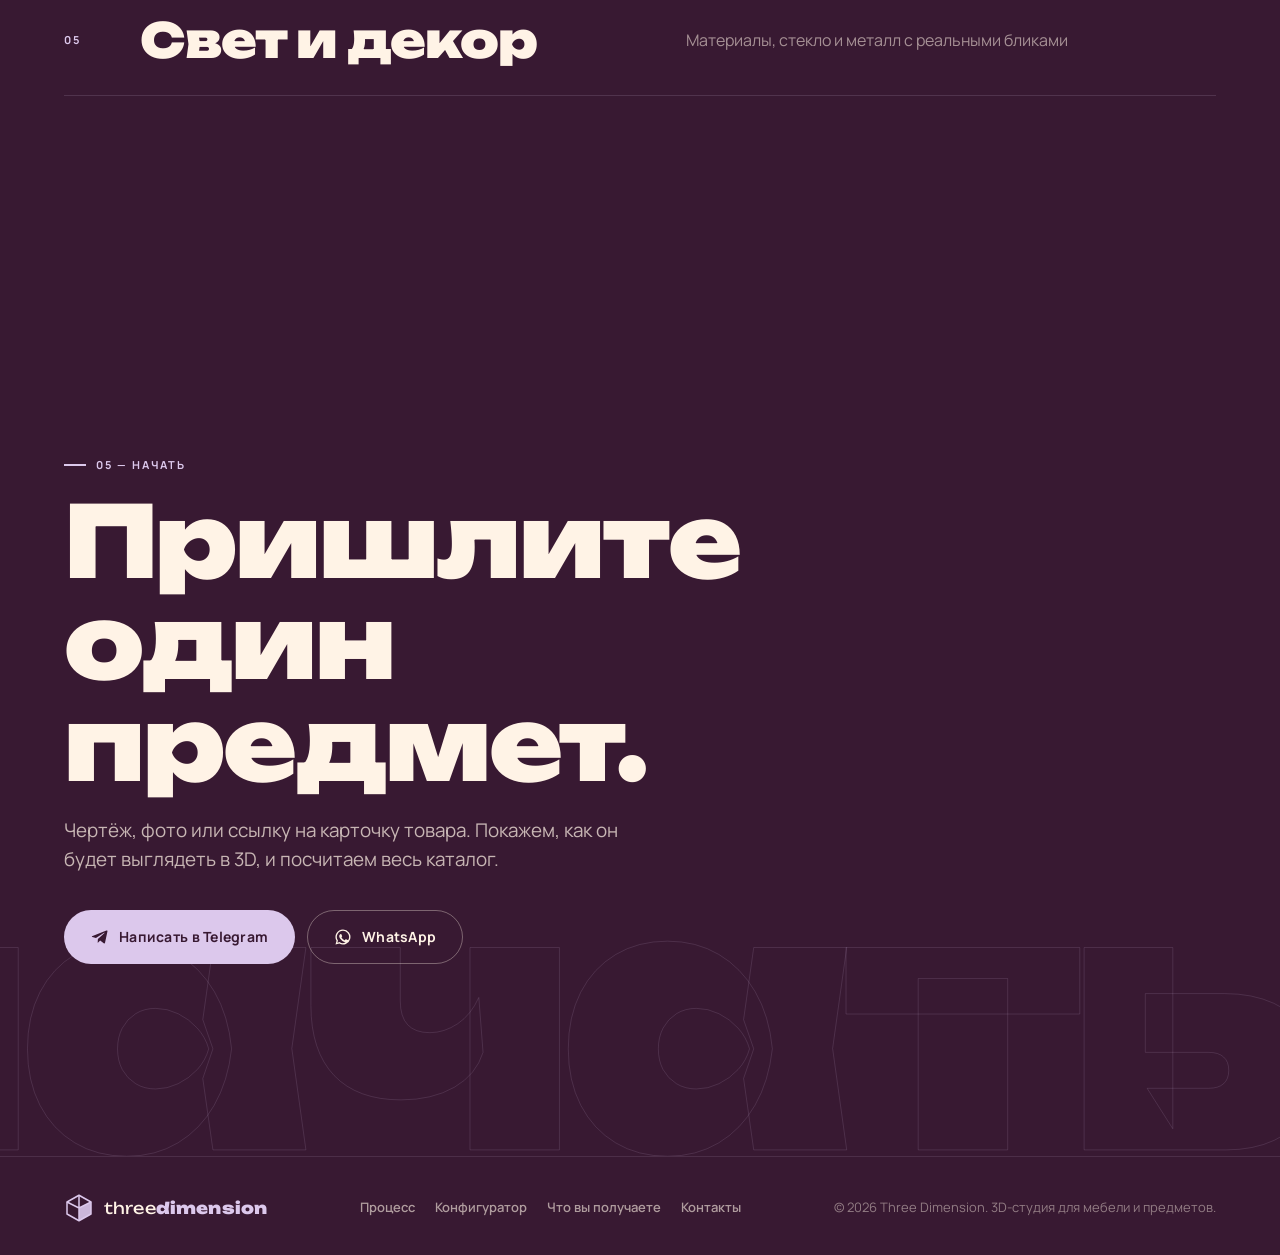
==== commit a8ee66dc: "Стул по фото заказчика: обёрнутая спинка на перекладине, круглое сиденье, орех; кремовое букле - гео" ====
--- a/index.html
+++ b/index.html
@@ -282,16 +282,17 @@
       <div class="config__text">
         <span class="label reveal">03 — Возможности</span>
         <h2 class="h2 reveal" data-split>Одна модель. Все варианты.</h2>
-        <p class="lead reveal">Так может выглядеть ваш каталог: покупатель сам выбирает ткань и ножки, а вы не снимаете сорок фотосессий.</p>
+        <p class="lead reveal">Так может выглядеть ваш каталог: покупатель сам выбирает ткань и породу дерева, а вы не снимаете сорок фотосессий.</p>
       </div>
 
       <div class="config__stage" aria-hidden="true"></div>
 
       <div class="config__panel reveal">
         <div class="config__group">
-          <div class="config__label">Обивка <span id="fabricName">Букле с узором</span></div>
+          <div class="config__label">Обивка <span id="fabricName">Кремовое букле</span></div>
           <div class="swatches" data-group="fabric" role="radiogroup" aria-label="Обивка">
-            <button class="swatch swatch--img is-active" data-value="boucle_pattern" style="background-image:url(assets/tex/sw_boucle_pattern.webp)" role="radio" aria-checked="true" aria-label="Букле с узором"></button>
+            <button class="swatch swatch--img is-active" data-value="boucle_cream" style="background-image:url(assets/tex/sw_boucle_cream.webp)" role="radio" aria-checked="true" aria-label="Кремовое букле"></button>
+            <button class="swatch swatch--img" data-value="boucle_pattern" style="background-image:url(assets/tex/sw_boucle_pattern.webp)" role="radio" aria-checked="false" aria-label="Букле с узором"></button>
             <button class="swatch swatch--img" data-value="teddy_cream" style="background-image:url(assets/tex/sw_teddy_cream.webp)" role="radio" aria-checked="false" aria-label="Кремовый тедди"></button>
             <button class="swatch swatch--img" data-value="wool_graphite" style="background-image:url(assets/tex/sw_wool_graphite.webp)" role="radio" aria-checked="false" aria-label="Графитовая шерсть"></button>
             <button class="swatch swatch--img" data-value="velvet_plum" style="background-image:url(assets/tex/sw_velvet_plum.webp)" role="radio" aria-checked="false" aria-label="Сливовый велюр"></button>
@@ -300,11 +301,12 @@
           </div>
         </div>
         <div class="config__group">
-          <div class="config__label">Каркас <span id="legsName">Чёрный ясень</span></div>
-          <div class="swatches" data-group="legs" role="radiogroup" aria-label="Каркас">
-            <button class="swatch swatch--img is-active" data-value="ash_black" style="background-image:url(assets/tex/sw_ash_black.webp)" role="radio" aria-checked="true" aria-label="Чёрный ясень"></button>
-            <button class="swatch swatch--img" data-value="oak" style="background-image:url(assets/tex/sw_oak.webp)" role="radio" aria-checked="false" aria-label="Дуб"></button>
-            <button class="swatch swatch--img" data-value="walnut" style="background-image:url(assets/tex/sw_walnut.webp)" role="radio" aria-checked="false" aria-label="Орех"></button>
+          <div class="config__label">Дерево <span id="legsName">Орех</span></div>
+          <div class="swatches" data-group="legs" role="radiogroup" aria-label="Дерево">
+            <button class="swatch swatch--img is-active" data-value="walnut" style="background-image:url(assets/tex/sw_walnut.webp)" role="radio" aria-checked="true" aria-label="Орех"></button>
+            <button class="swatch swatch--img" data-value="smoked_oak" style="background-image:url(assets/tex/sw_smoked_oak.webp)" role="radio" aria-checked="false" aria-label="Копчёный дуб"></button>
+            <button class="swatch swatch--img" data-value="oak_light" style="background-image:url(assets/tex/sw_oak_light.webp)" role="radio" aria-checked="false" aria-label="Светлый дуб"></button>
+            <button class="swatch swatch--img" data-value="ash_black" style="background-image:url(assets/tex/sw_ash_black.webp)" role="radio" aria-checked="false" aria-label="Чёрный ясень"></button>
           </div>
         </div>
         <p class="config__note">Настоящие PBR-материалы: букле, тедди, шерсть, велюр, лён, кожа — с картами рельефа и шероховатости. Формат для сайта — GLB / USDZ, работает на iPhone, Android и в любом браузере.</p>
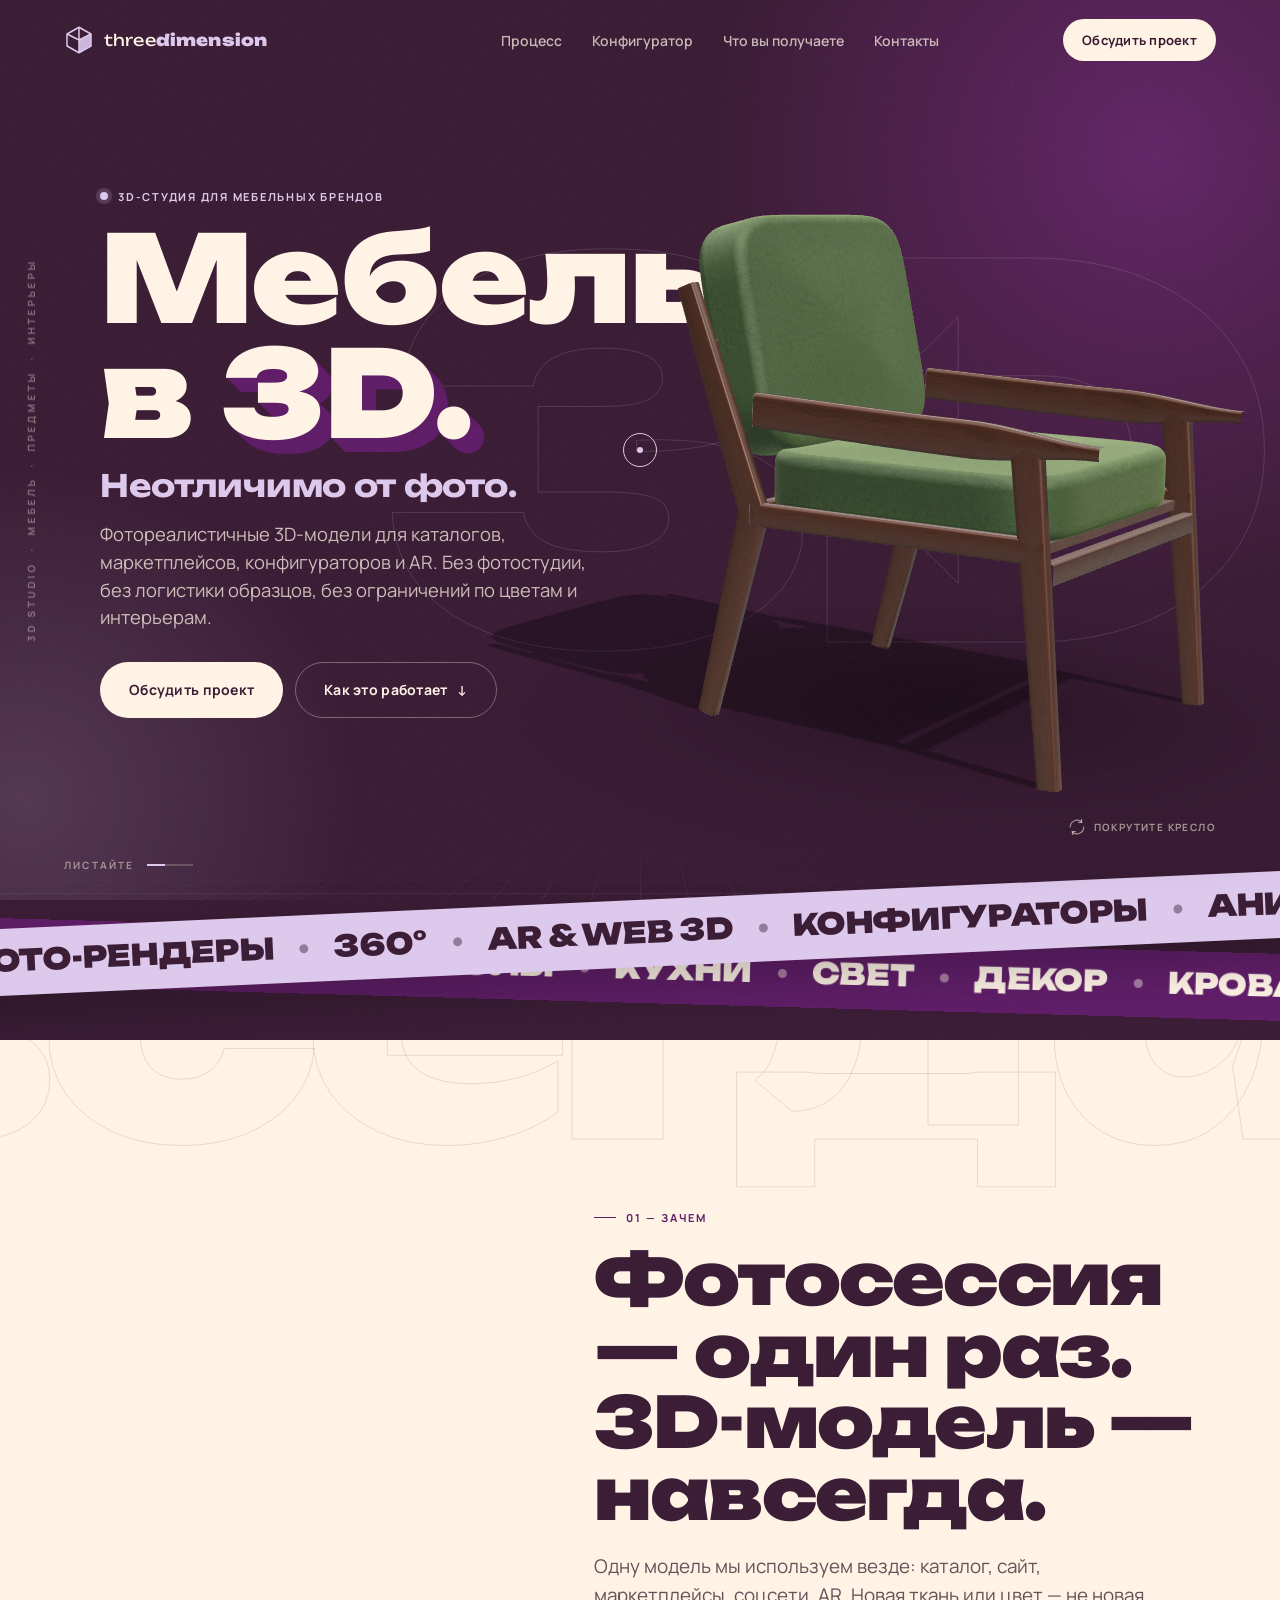
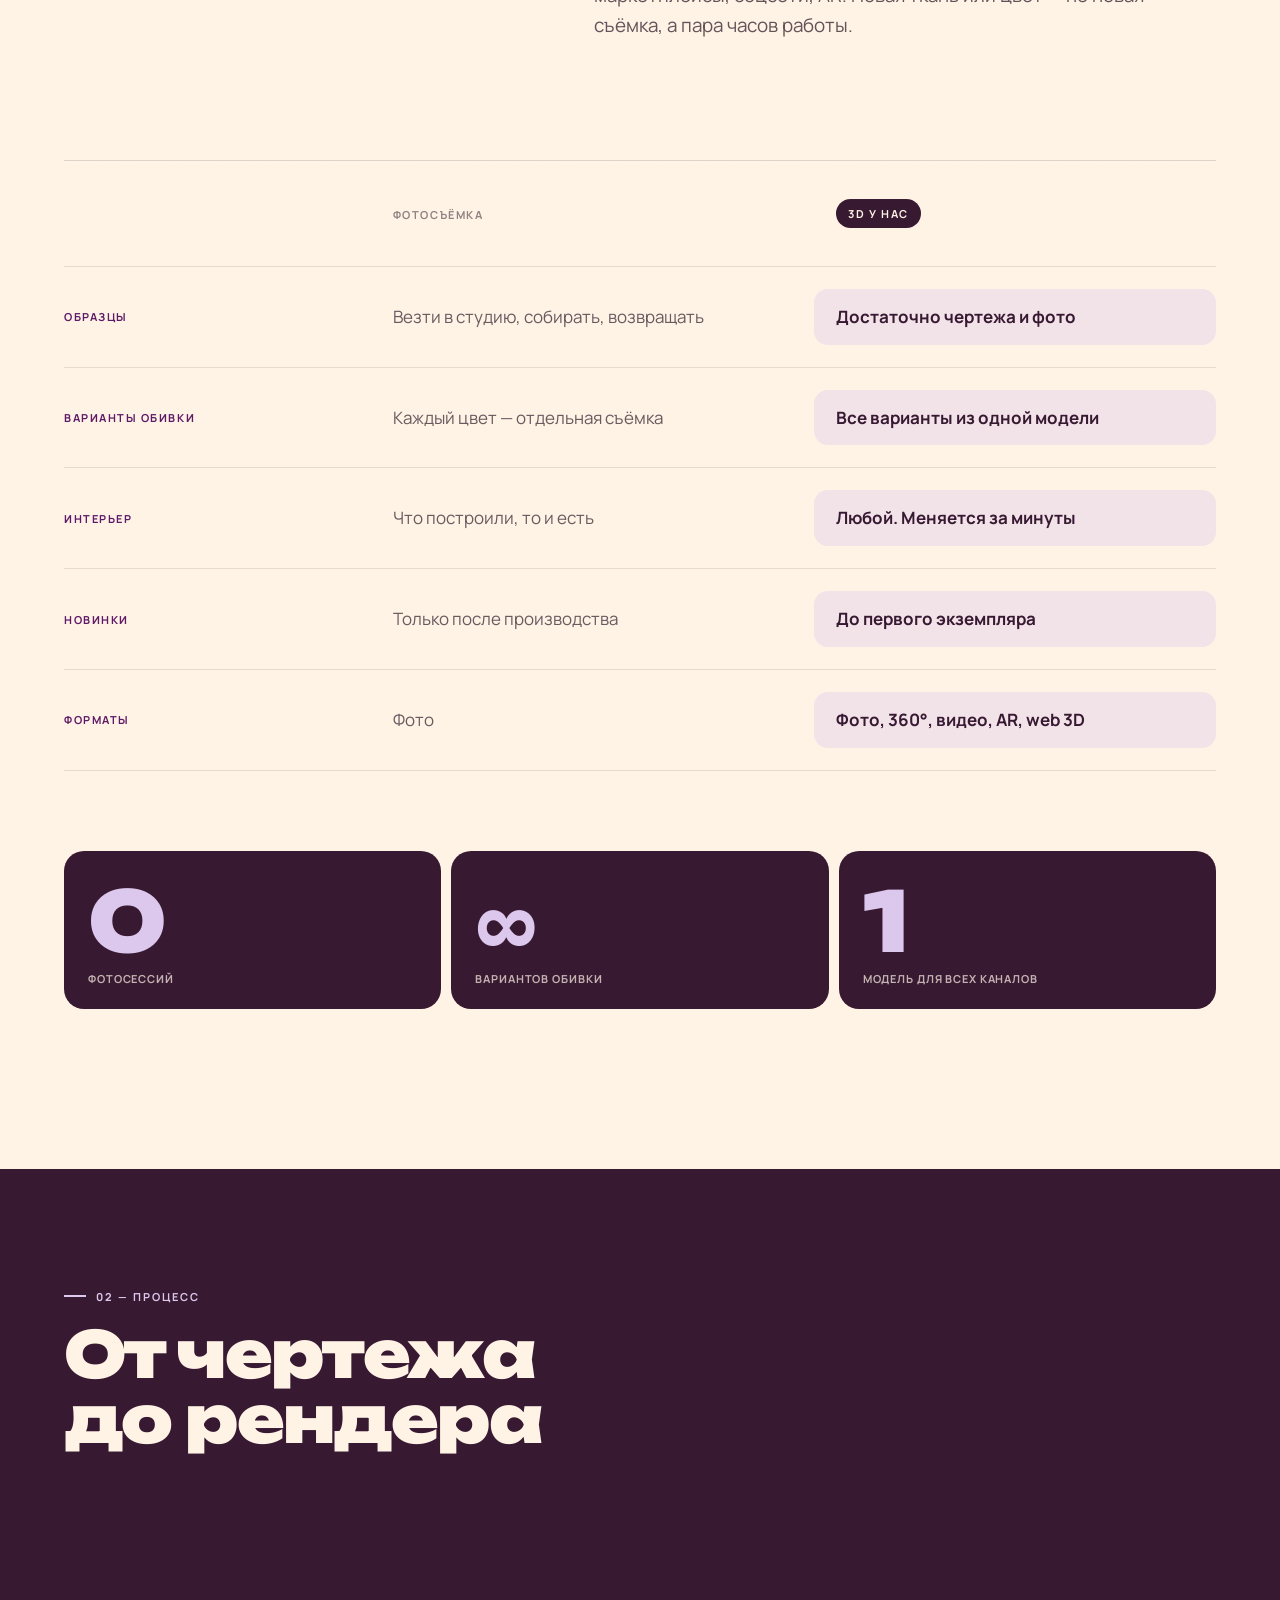
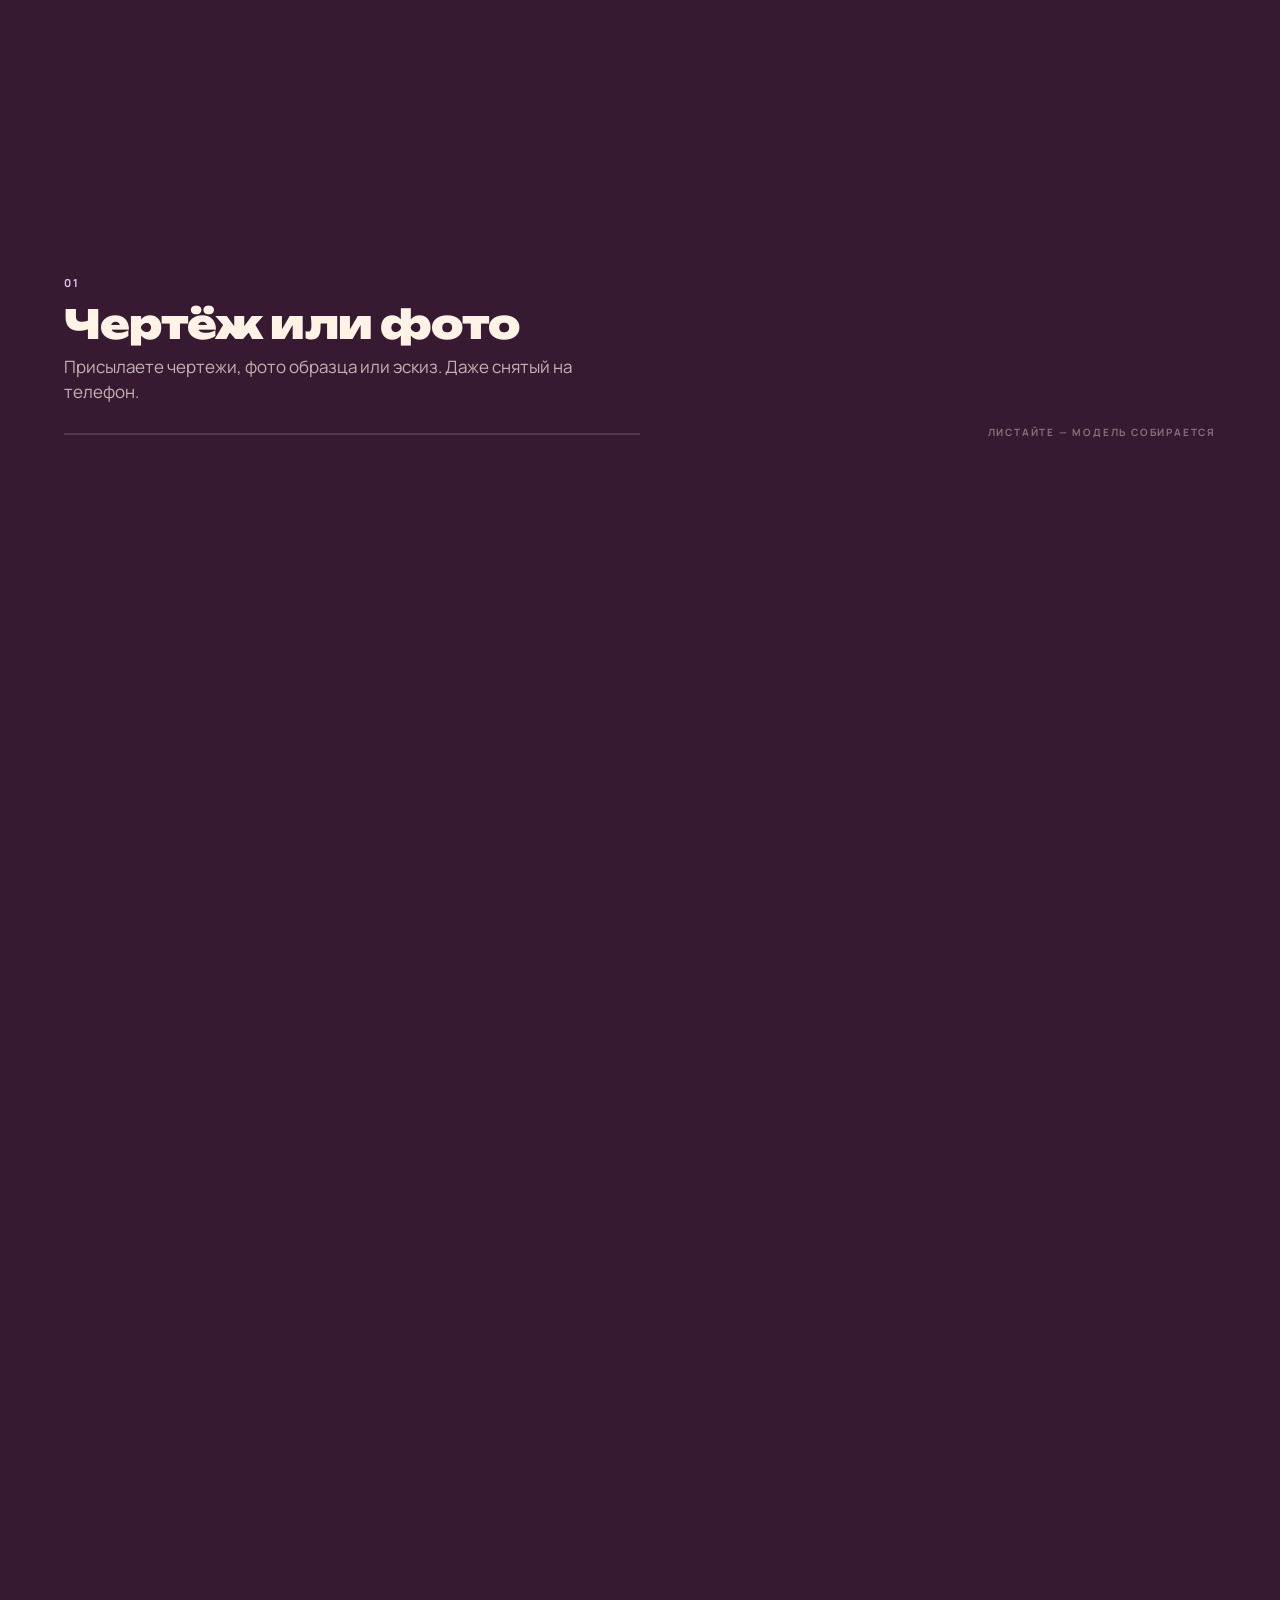
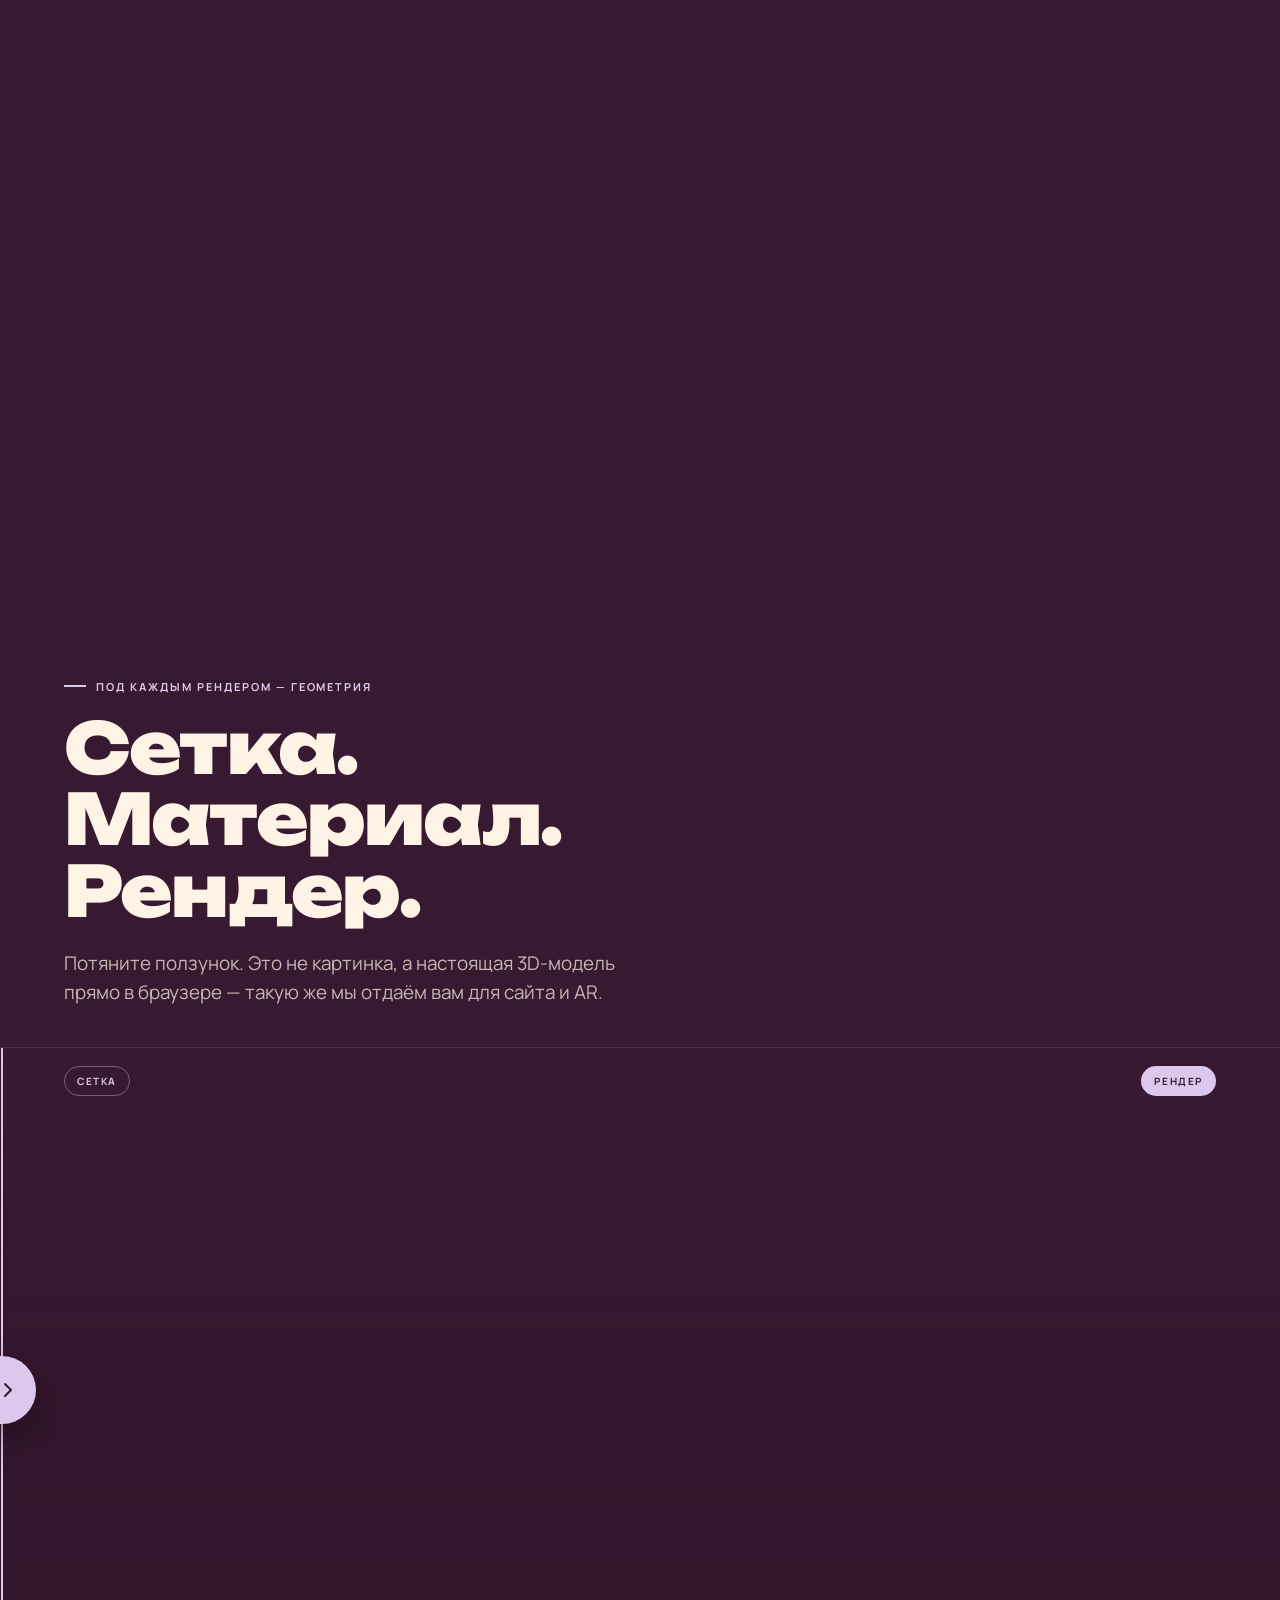
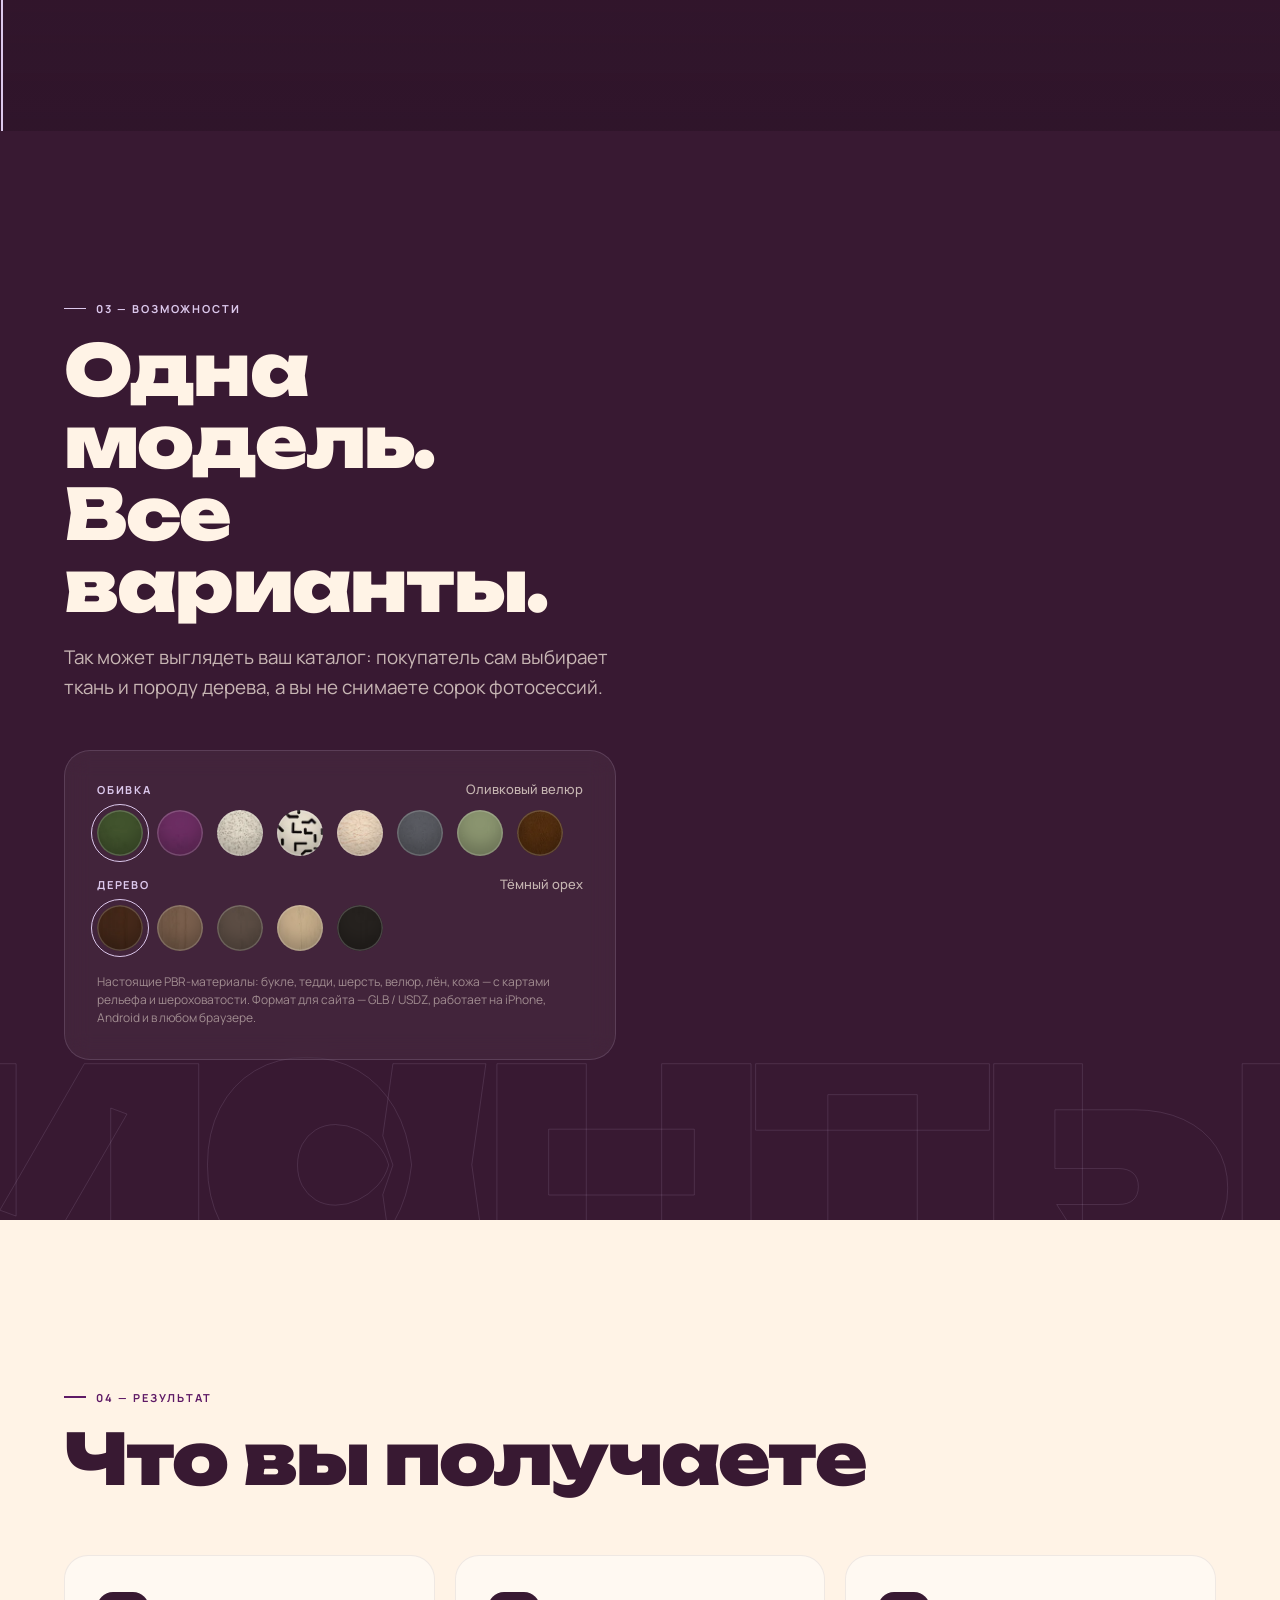
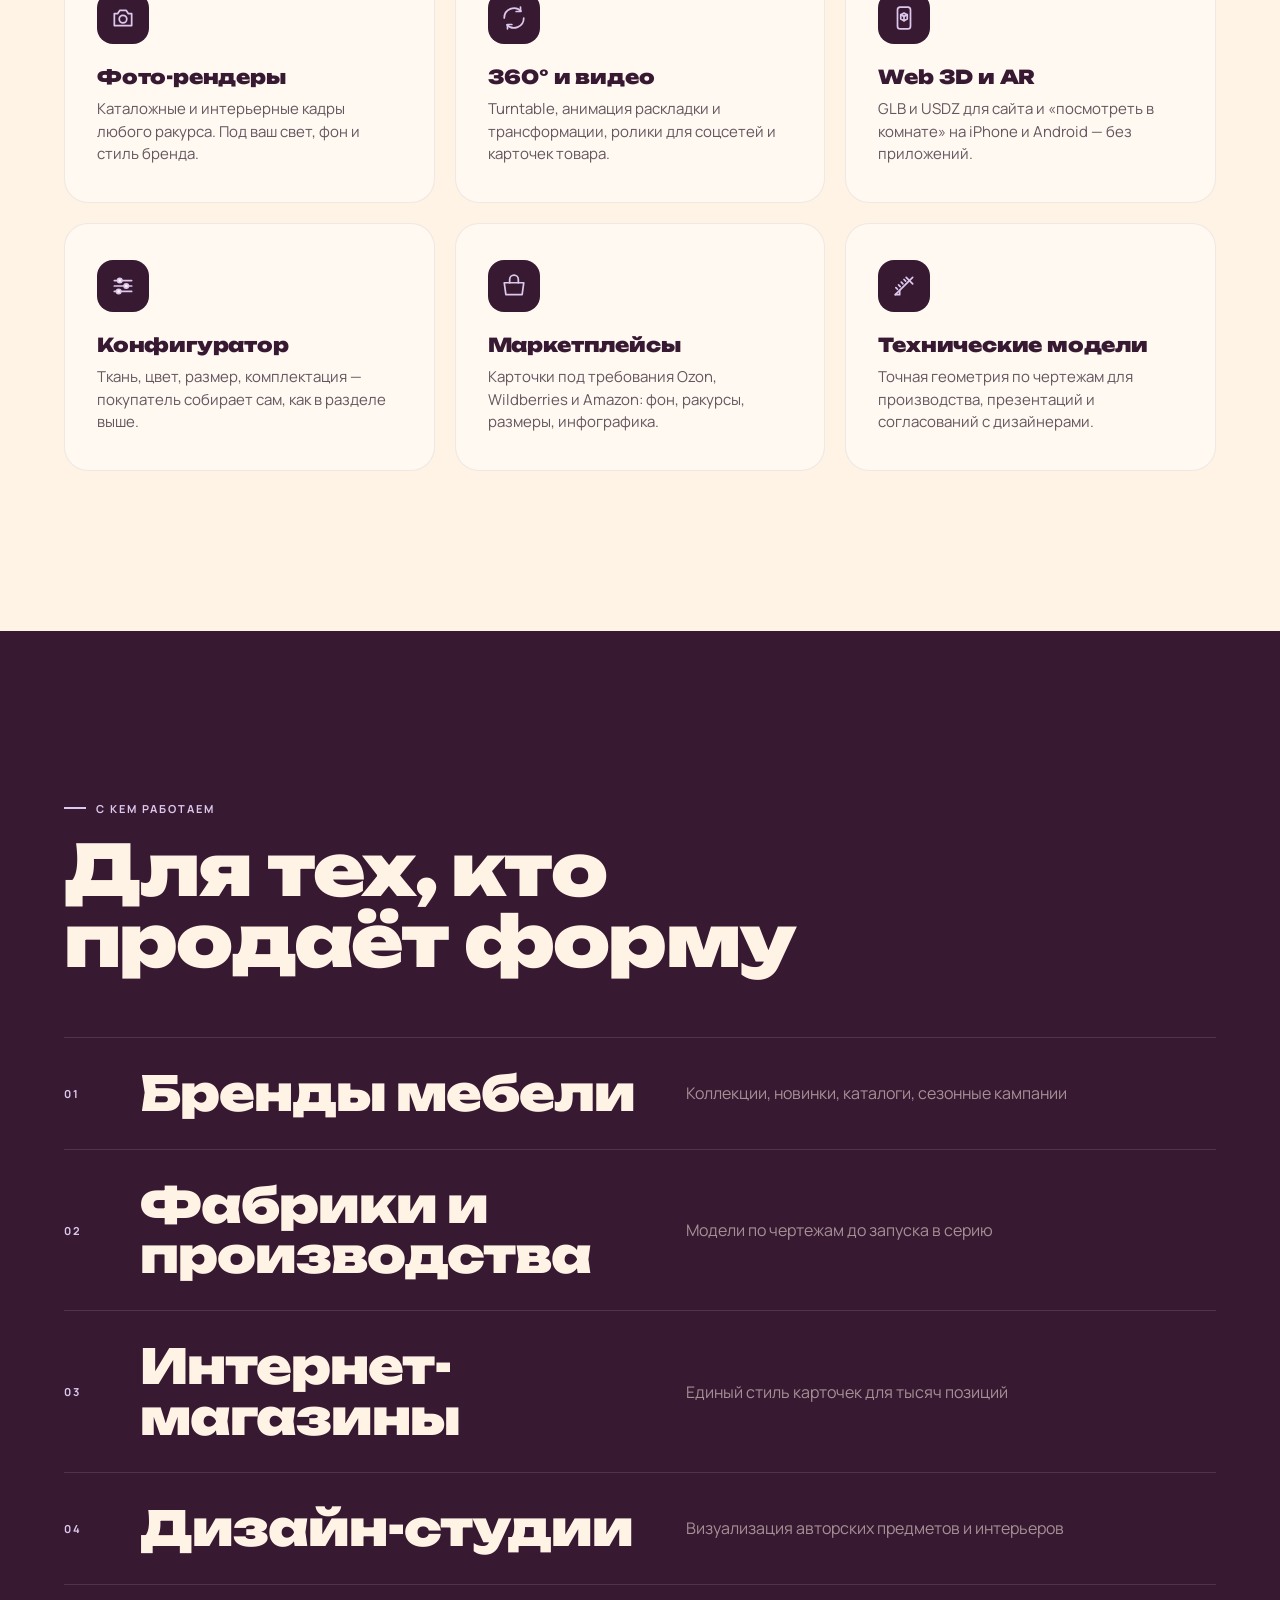
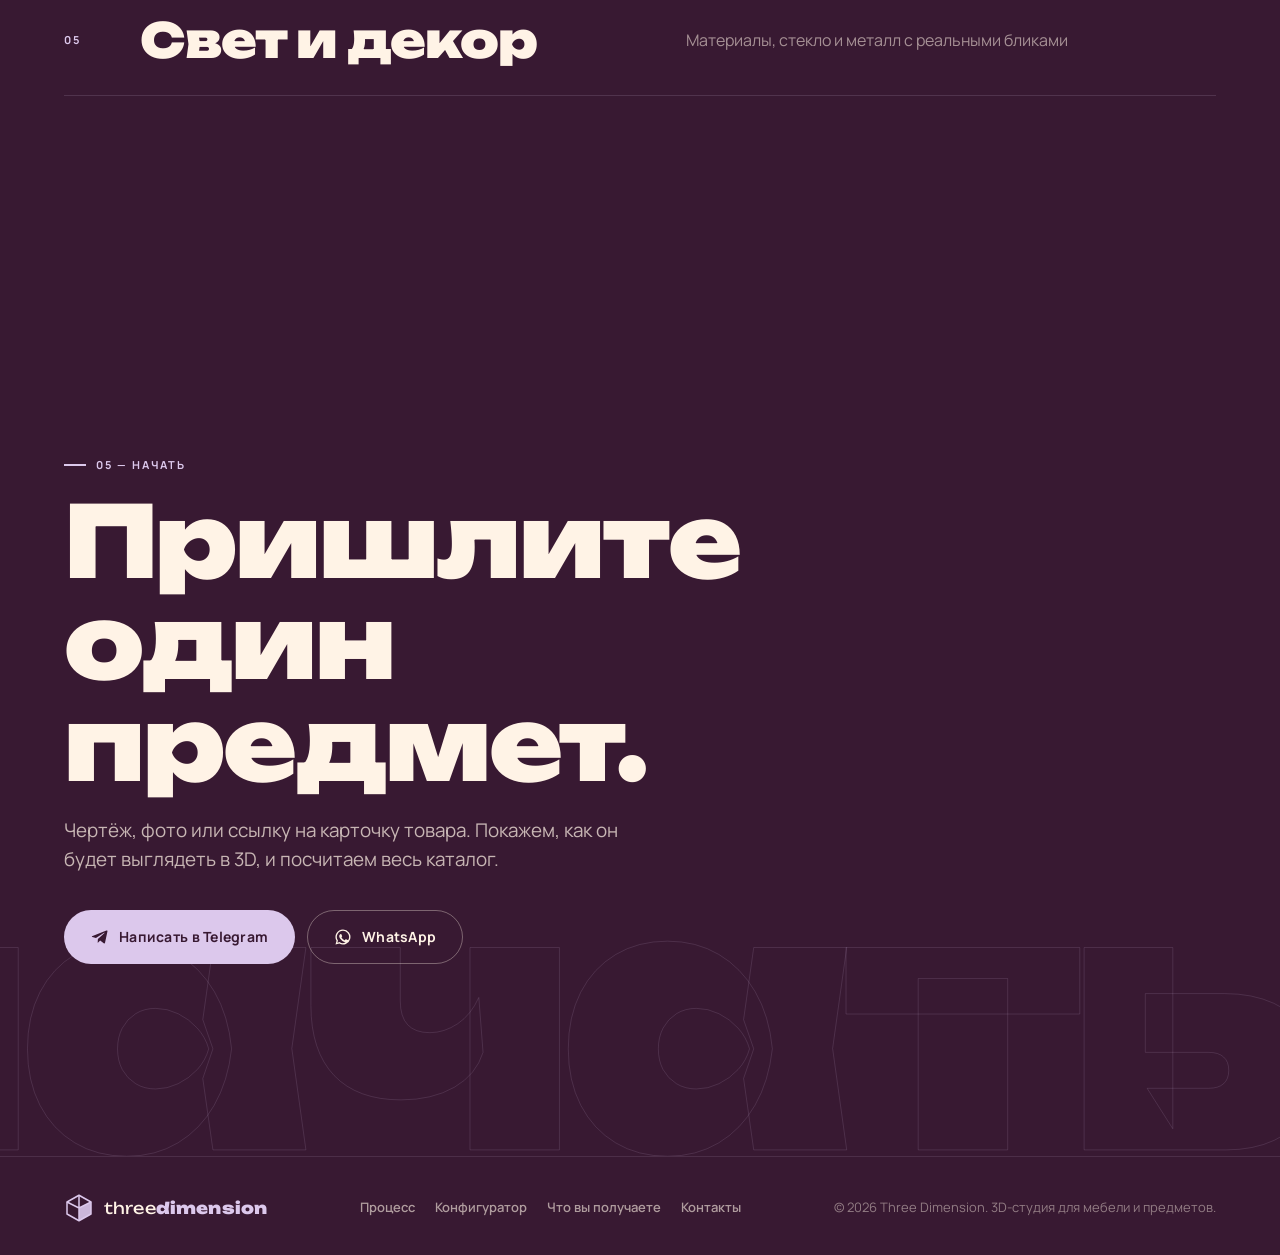
==== commit a37cf558: "Кресло мид-сенчури по фото: ореховый каркас из плоских брусков, оливковый велюр - sweep: суперэллипт" ====
--- a/index.html
+++ b/index.html
@@ -289,21 +289,23 @@
 
       <div class="config__panel reveal">
         <div class="config__group">
-          <div class="config__label">Обивка <span id="fabricName">Кремовое букле</span></div>
+          <div class="config__label">Обивка <span id="fabricName">Оливковый велюр</span></div>
           <div class="swatches" data-group="fabric" role="radiogroup" aria-label="Обивка">
-            <button class="swatch swatch--img is-active" data-value="boucle_cream" style="background-image:url(assets/tex/sw_boucle_cream.webp)" role="radio" aria-checked="true" aria-label="Кремовое букле"></button>
+            <button class="swatch swatch--img is-active" data-value="velvet_olive" style="background-image:url(assets/tex/sw_velvet_olive.webp)" role="radio" aria-checked="true" aria-label="Оливковый велюр"></button>
+            <button class="swatch swatch--img" data-value="velvet_plum" style="background-image:url(assets/tex/sw_velvet_plum.webp)" role="radio" aria-checked="false" aria-label="Сливовый велюр"></button>
+            <button class="swatch swatch--img" data-value="boucle_cream" style="background-image:url(assets/tex/sw_boucle_cream.webp)" role="radio" aria-checked="false" aria-label="Кремовое букле"></button>
             <button class="swatch swatch--img" data-value="boucle_pattern" style="background-image:url(assets/tex/sw_boucle_pattern.webp)" role="radio" aria-checked="false" aria-label="Букле с узором"></button>
             <button class="swatch swatch--img" data-value="teddy_cream" style="background-image:url(assets/tex/sw_teddy_cream.webp)" role="radio" aria-checked="false" aria-label="Кремовый тедди"></button>
             <button class="swatch swatch--img" data-value="wool_graphite" style="background-image:url(assets/tex/sw_wool_graphite.webp)" role="radio" aria-checked="false" aria-label="Графитовая шерсть"></button>
-            <button class="swatch swatch--img" data-value="velvet_plum" style="background-image:url(assets/tex/sw_velvet_plum.webp)" role="radio" aria-checked="false" aria-label="Сливовый велюр"></button>
             <button class="swatch swatch--img" data-value="linen_olive" style="background-image:url(assets/tex/sw_linen_olive.webp)" role="radio" aria-checked="false" aria-label="Оливковый лён"></button>
             <button class="swatch swatch--img" data-value="leather_cognac" style="background-image:url(assets/tex/sw_leather_cognac.webp)" role="radio" aria-checked="false" aria-label="Коньячная кожа"></button>
           </div>
         </div>
         <div class="config__group">
-          <div class="config__label">Дерево <span id="legsName">Орех</span></div>
+          <div class="config__label">Дерево <span id="legsName">Тёмный орех</span></div>
           <div class="swatches" data-group="legs" role="radiogroup" aria-label="Дерево">
-            <button class="swatch swatch--img is-active" data-value="walnut" style="background-image:url(assets/tex/sw_walnut.webp)" role="radio" aria-checked="true" aria-label="Орех"></button>
+            <button class="swatch swatch--img is-active" data-value="dark_walnut" style="background-image:url(assets/tex/sw_dark_walnut.webp)" role="radio" aria-checked="true" aria-label="Тёмный орех"></button>
+            <button class="swatch swatch--img" data-value="walnut" style="background-image:url(assets/tex/sw_walnut.webp)" role="radio" aria-checked="false" aria-label="Орех"></button>
             <button class="swatch swatch--img" data-value="smoked_oak" style="background-image:url(assets/tex/sw_smoked_oak.webp)" role="radio" aria-checked="false" aria-label="Копчёный дуб"></button>
             <button class="swatch swatch--img" data-value="oak_light" style="background-image:url(assets/tex/sw_oak_light.webp)" role="radio" aria-checked="false" aria-label="Светлый дуб"></button>
             <button class="swatch swatch--img" data-value="ash_black" style="background-image:url(assets/tex/sw_ash_black.webp)" role="radio" aria-checked="false" aria-label="Чёрный ясень"></button>
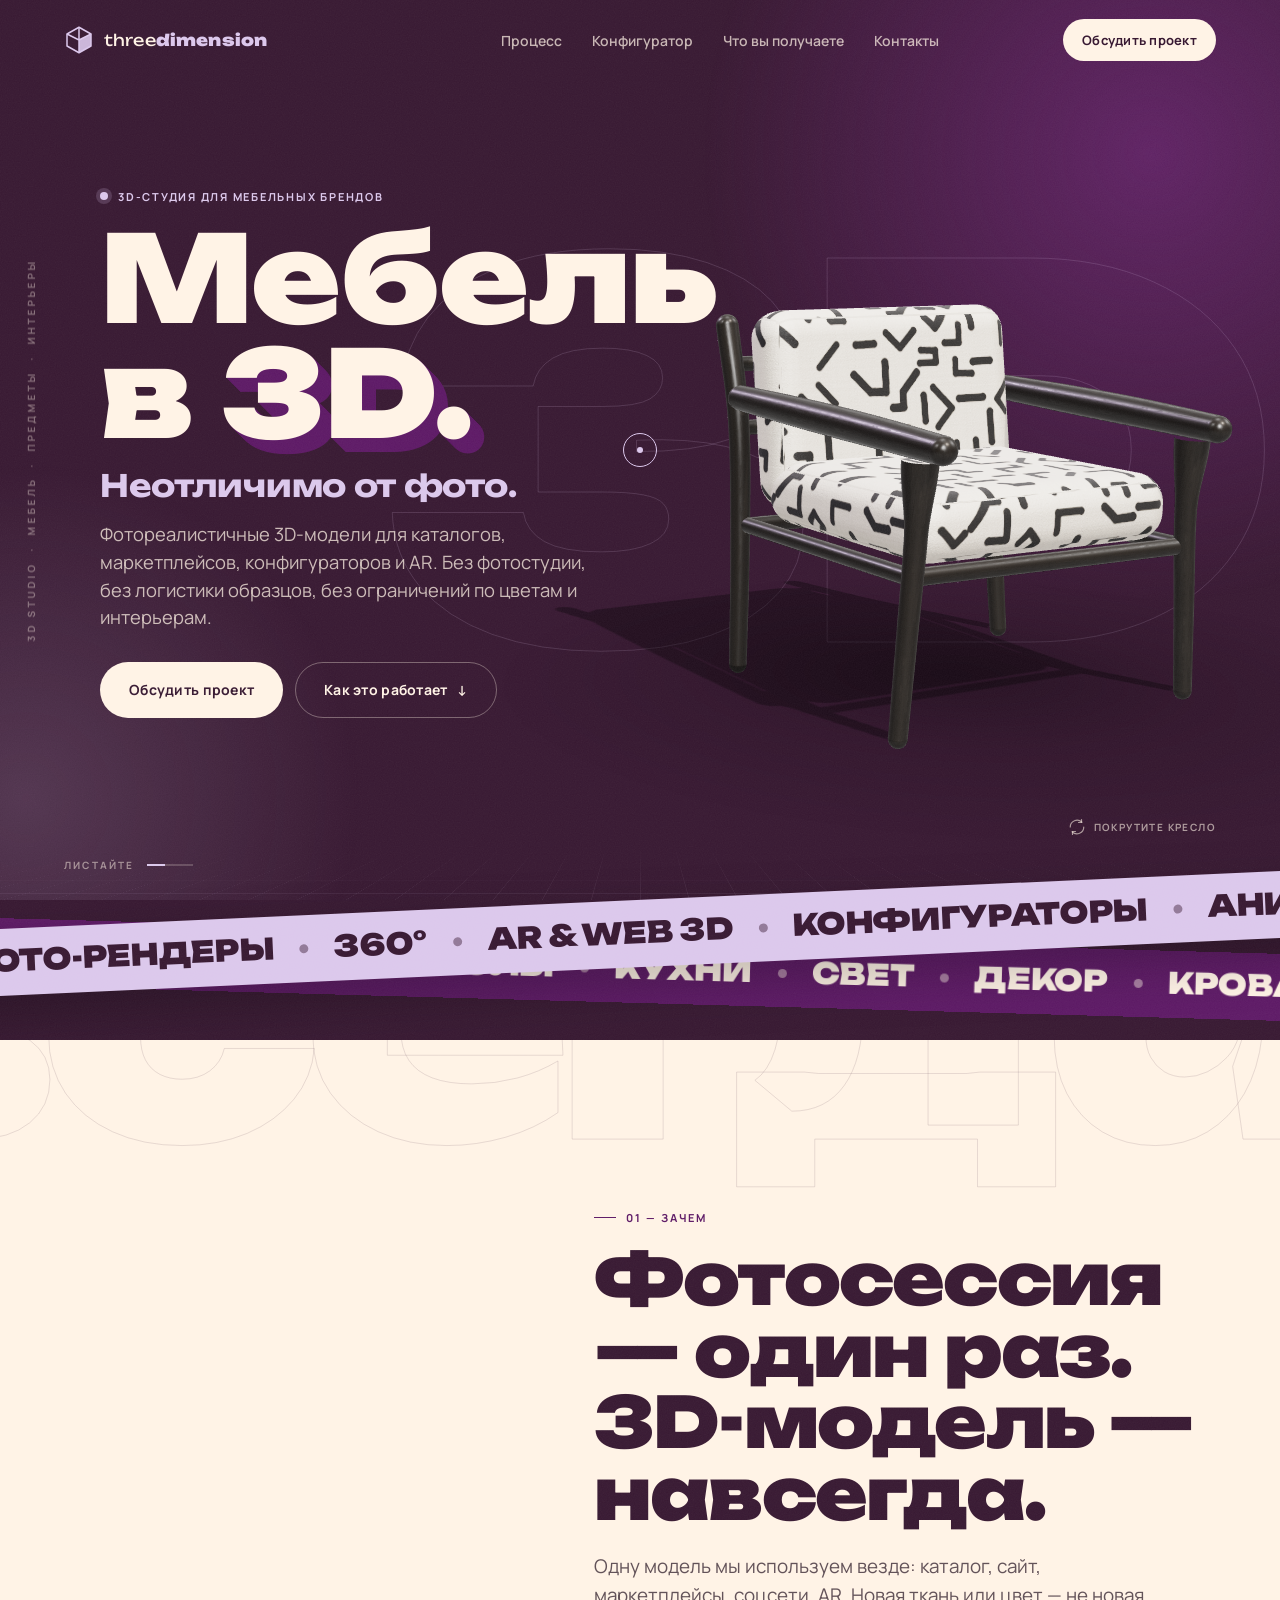
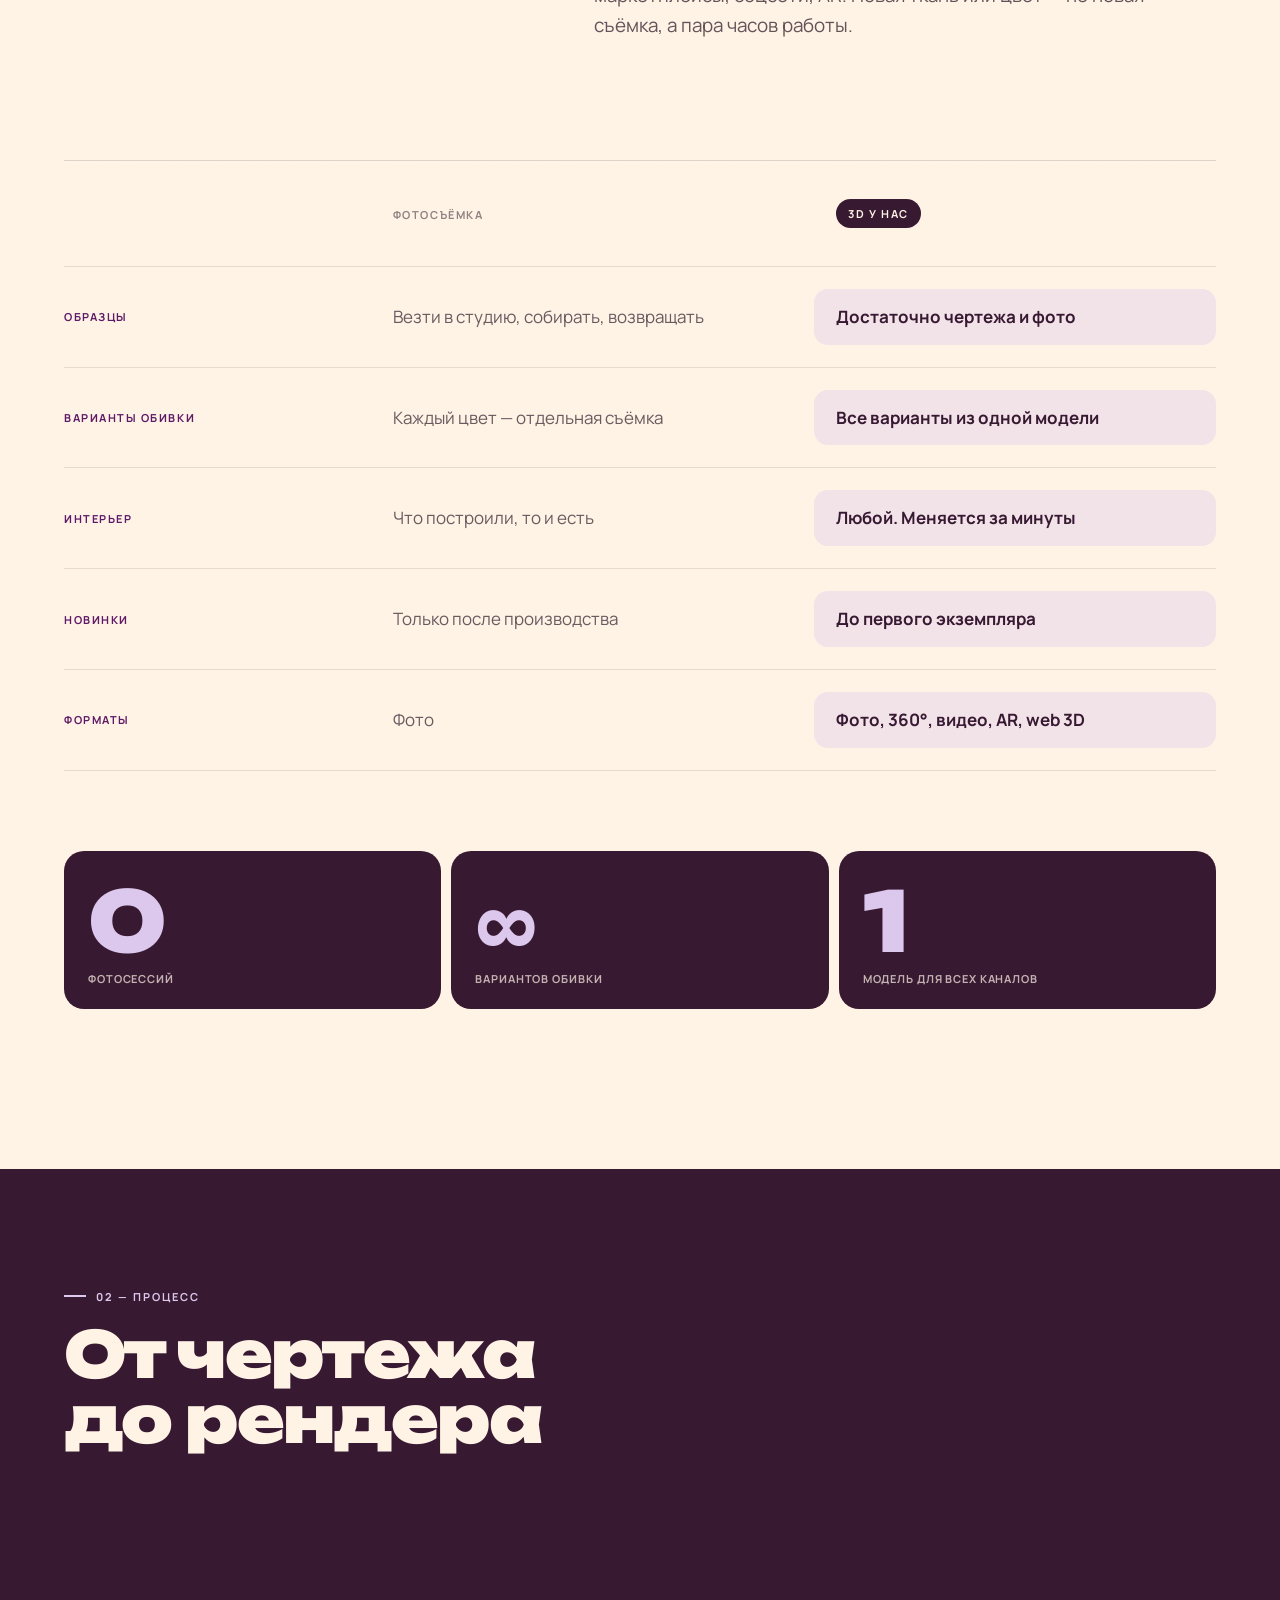
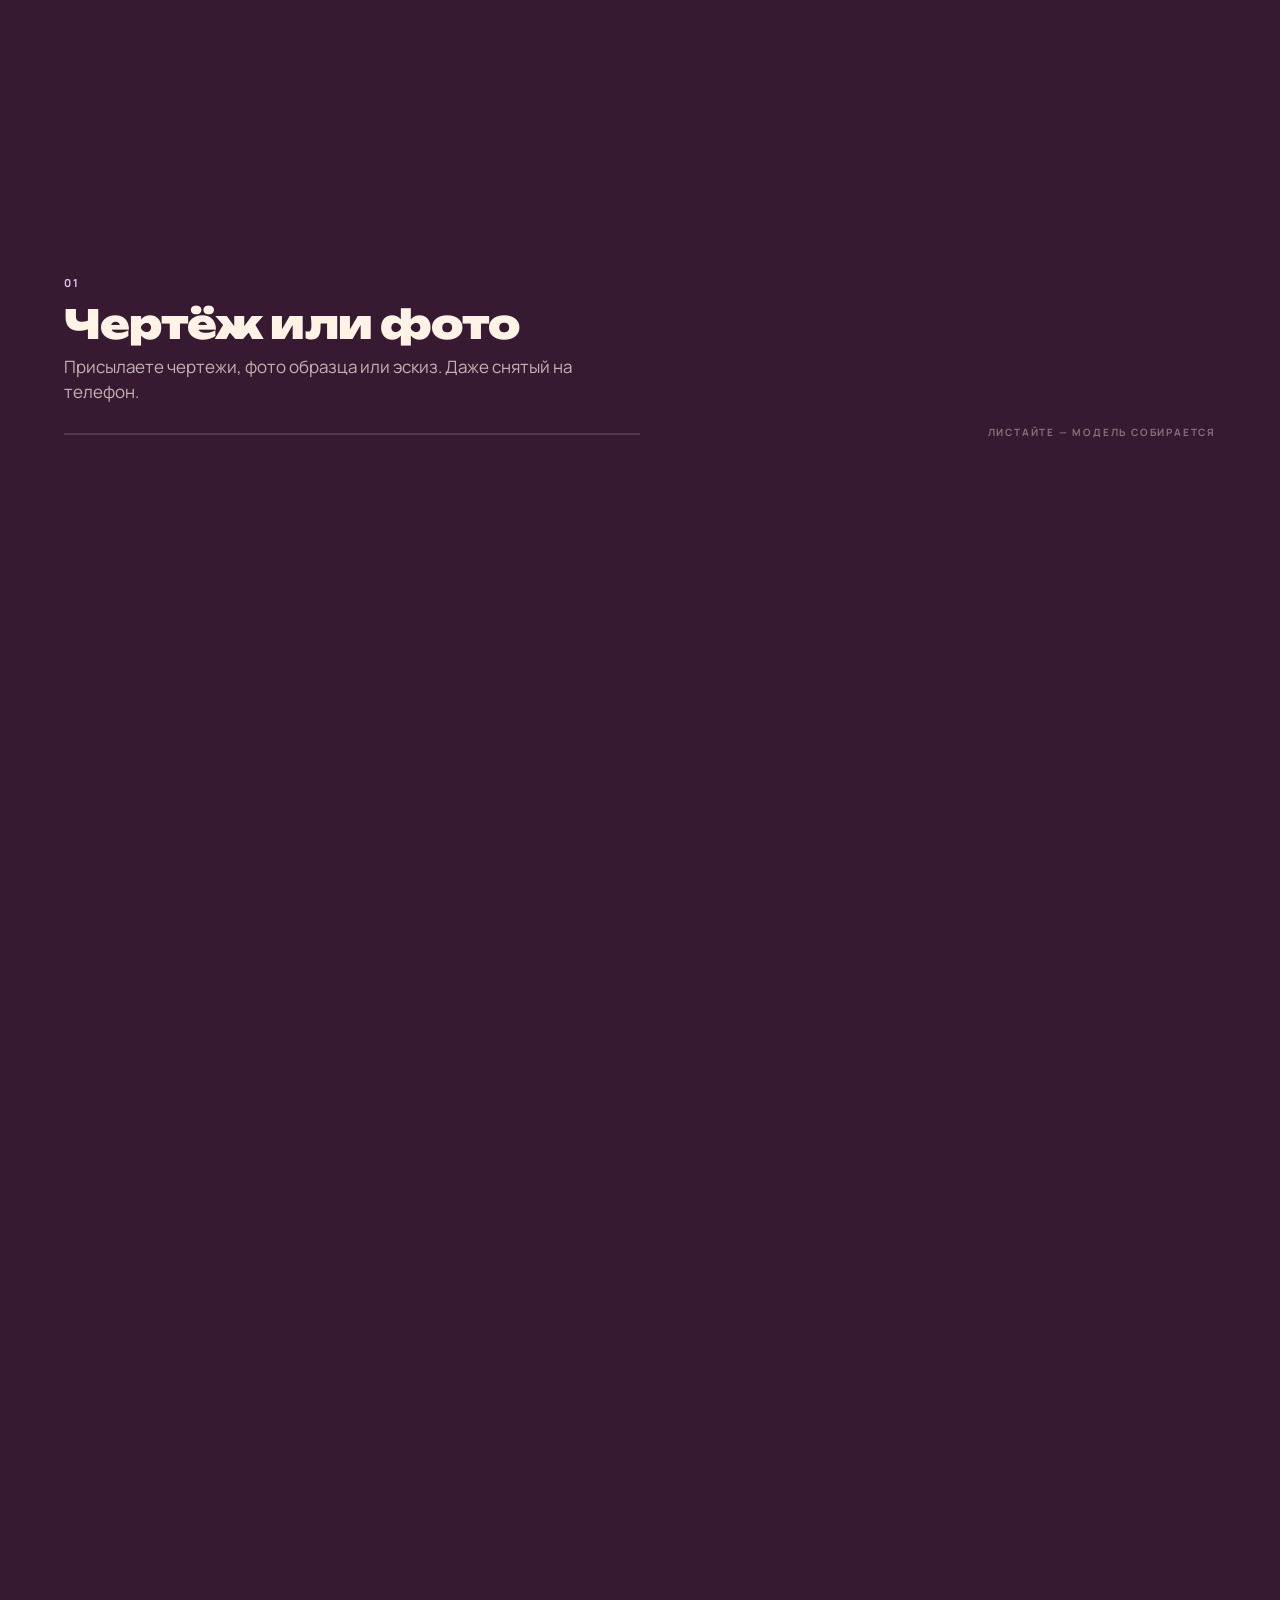
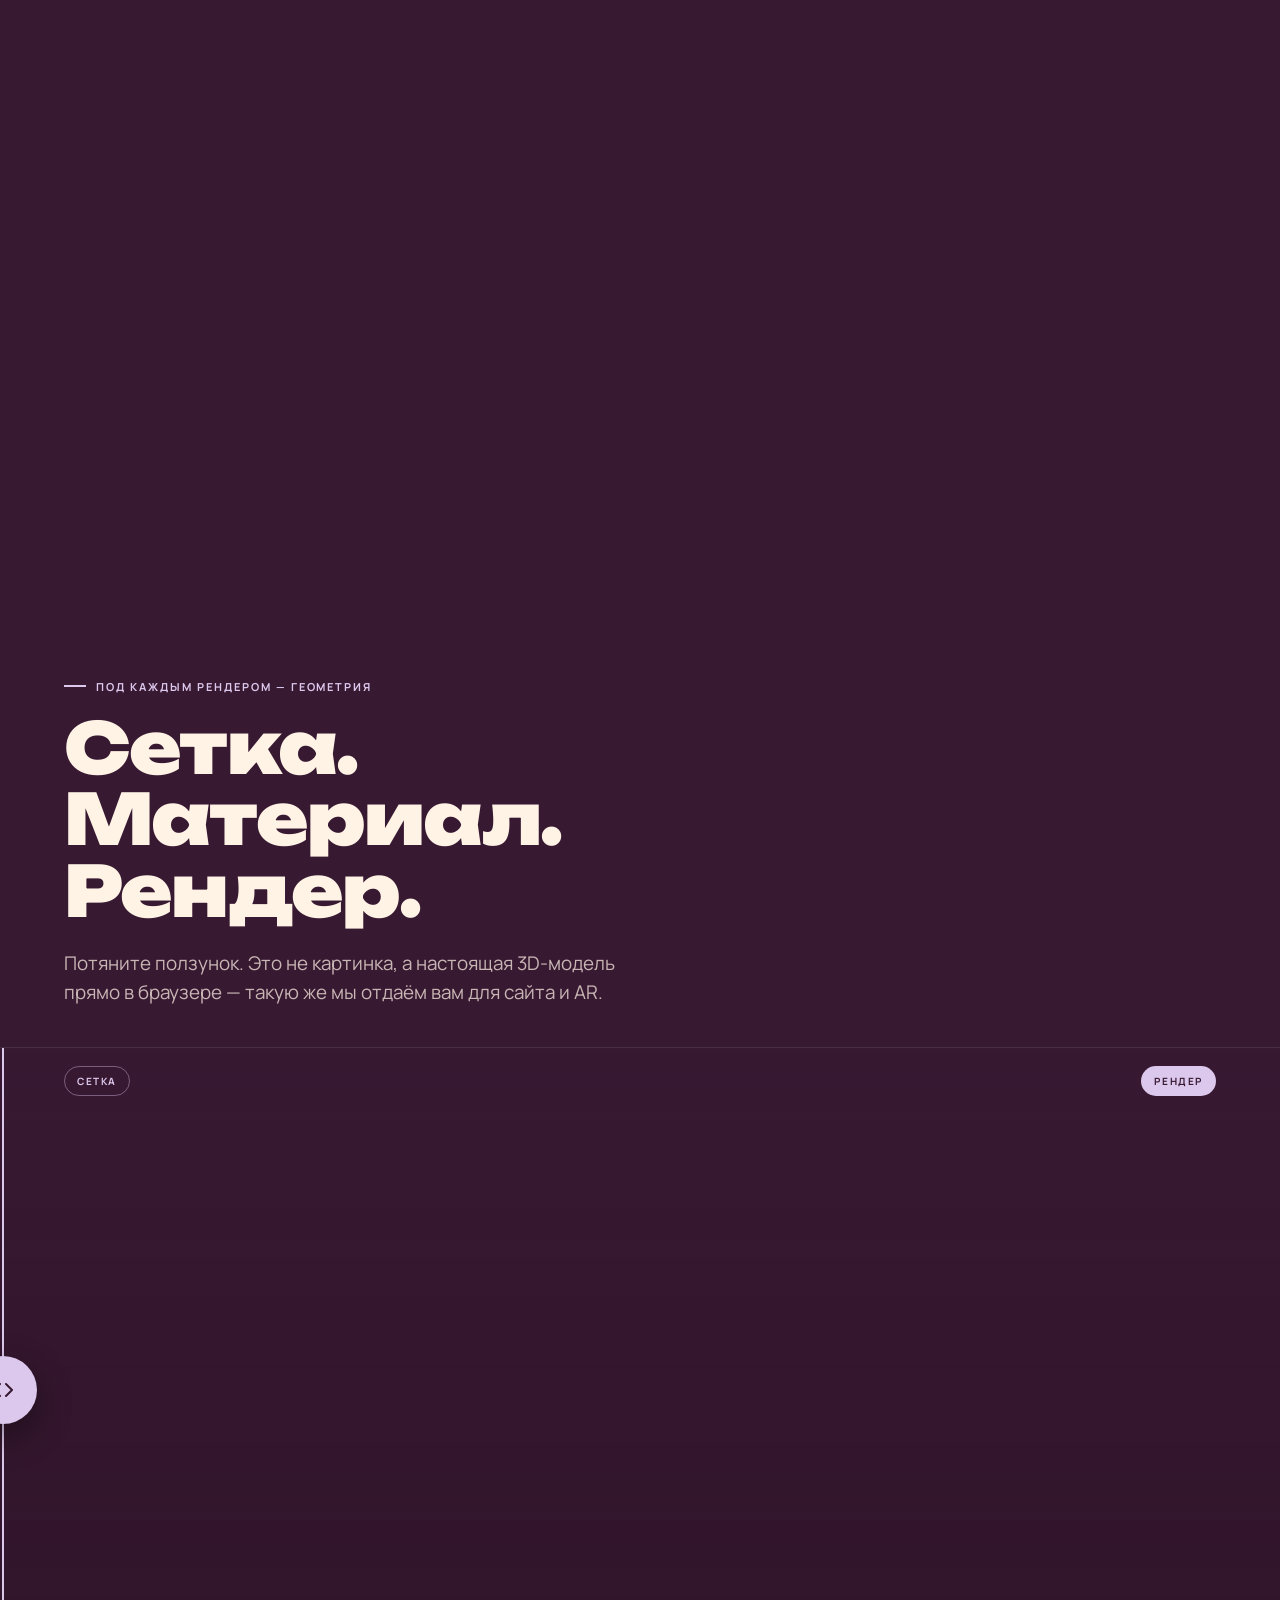
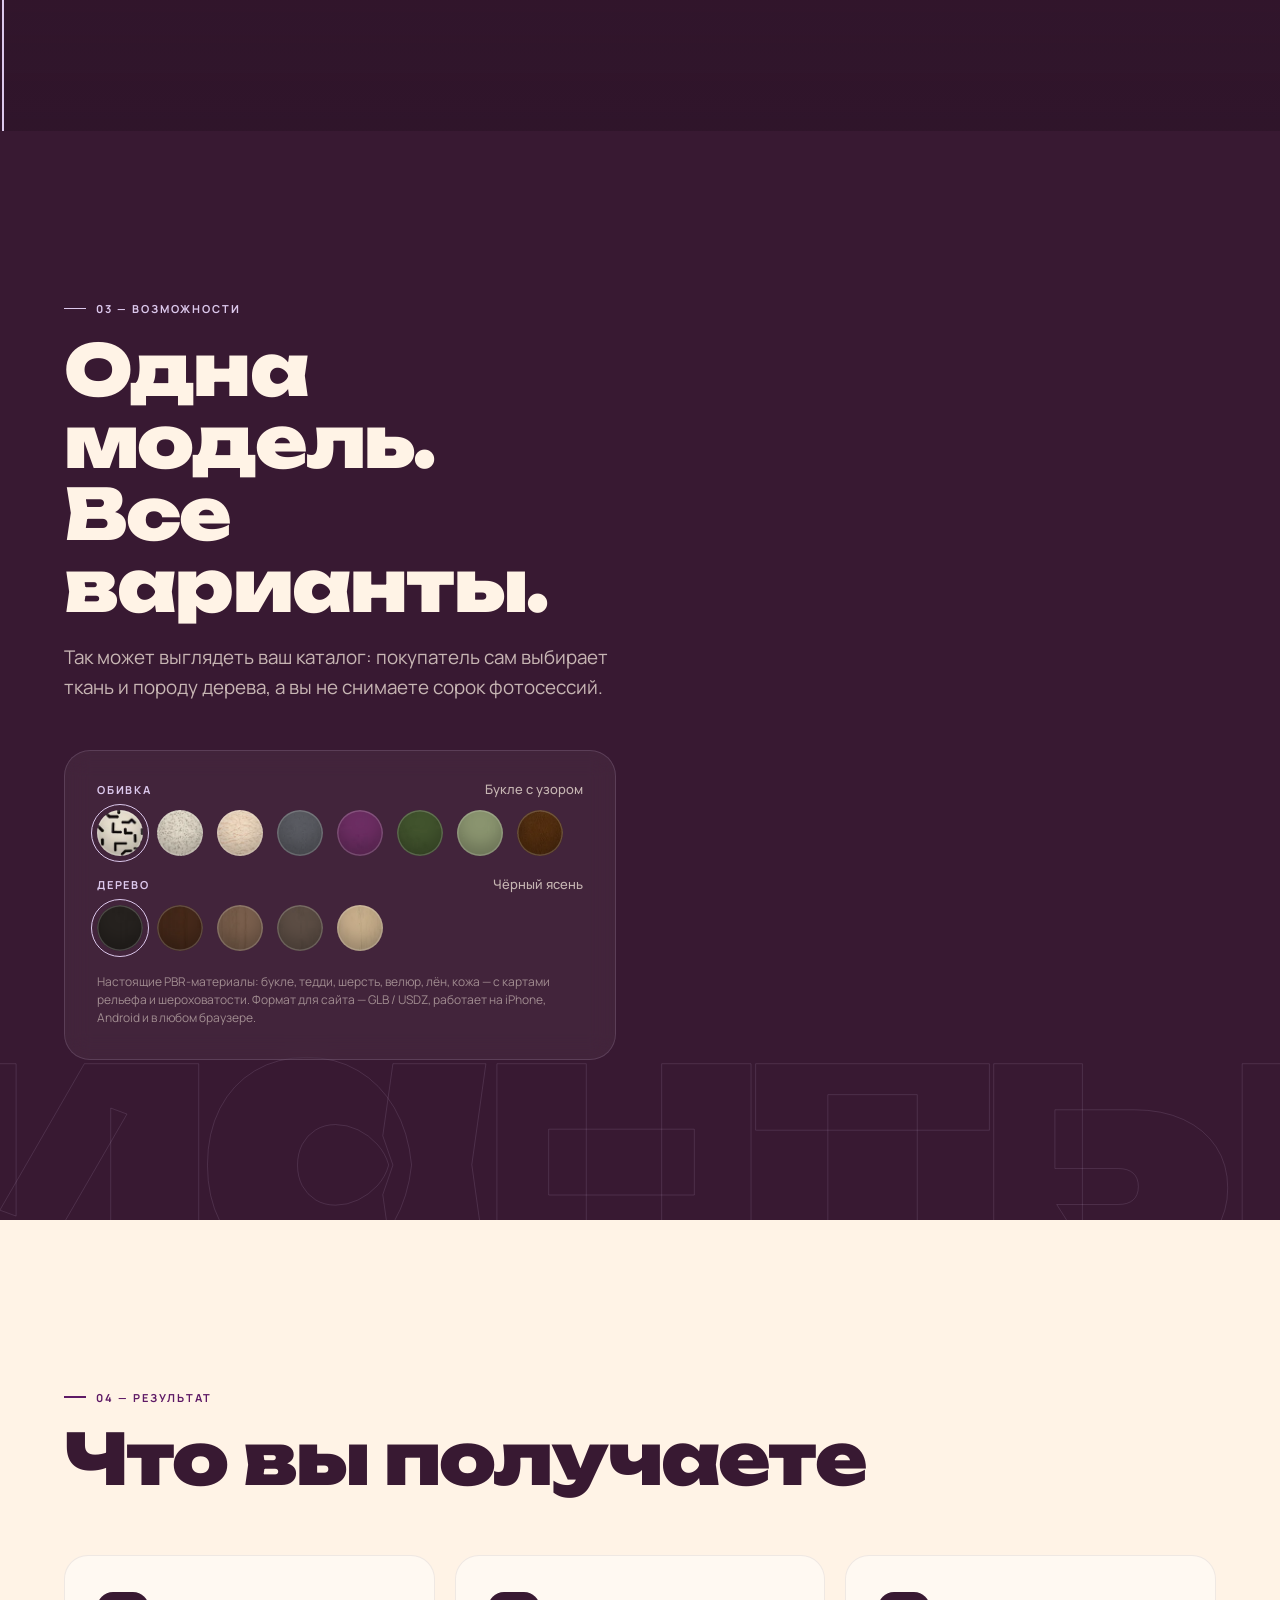
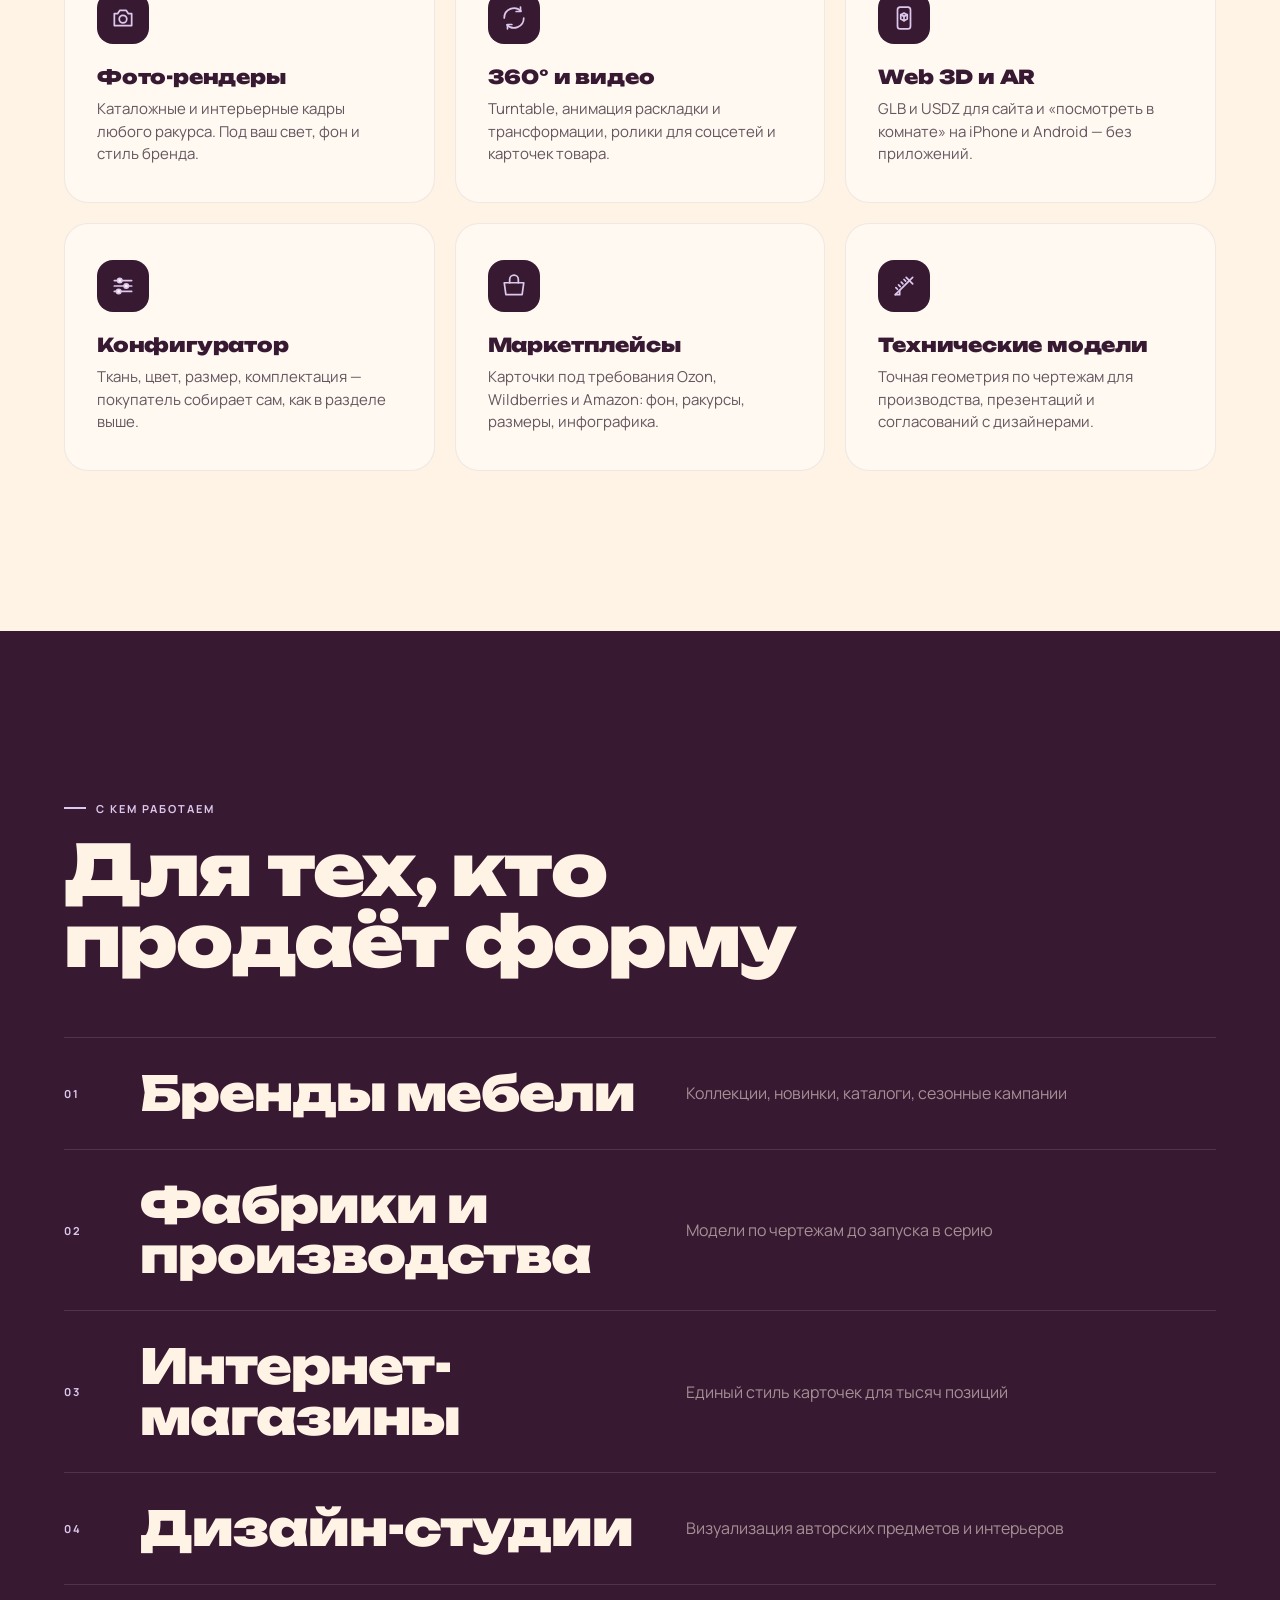
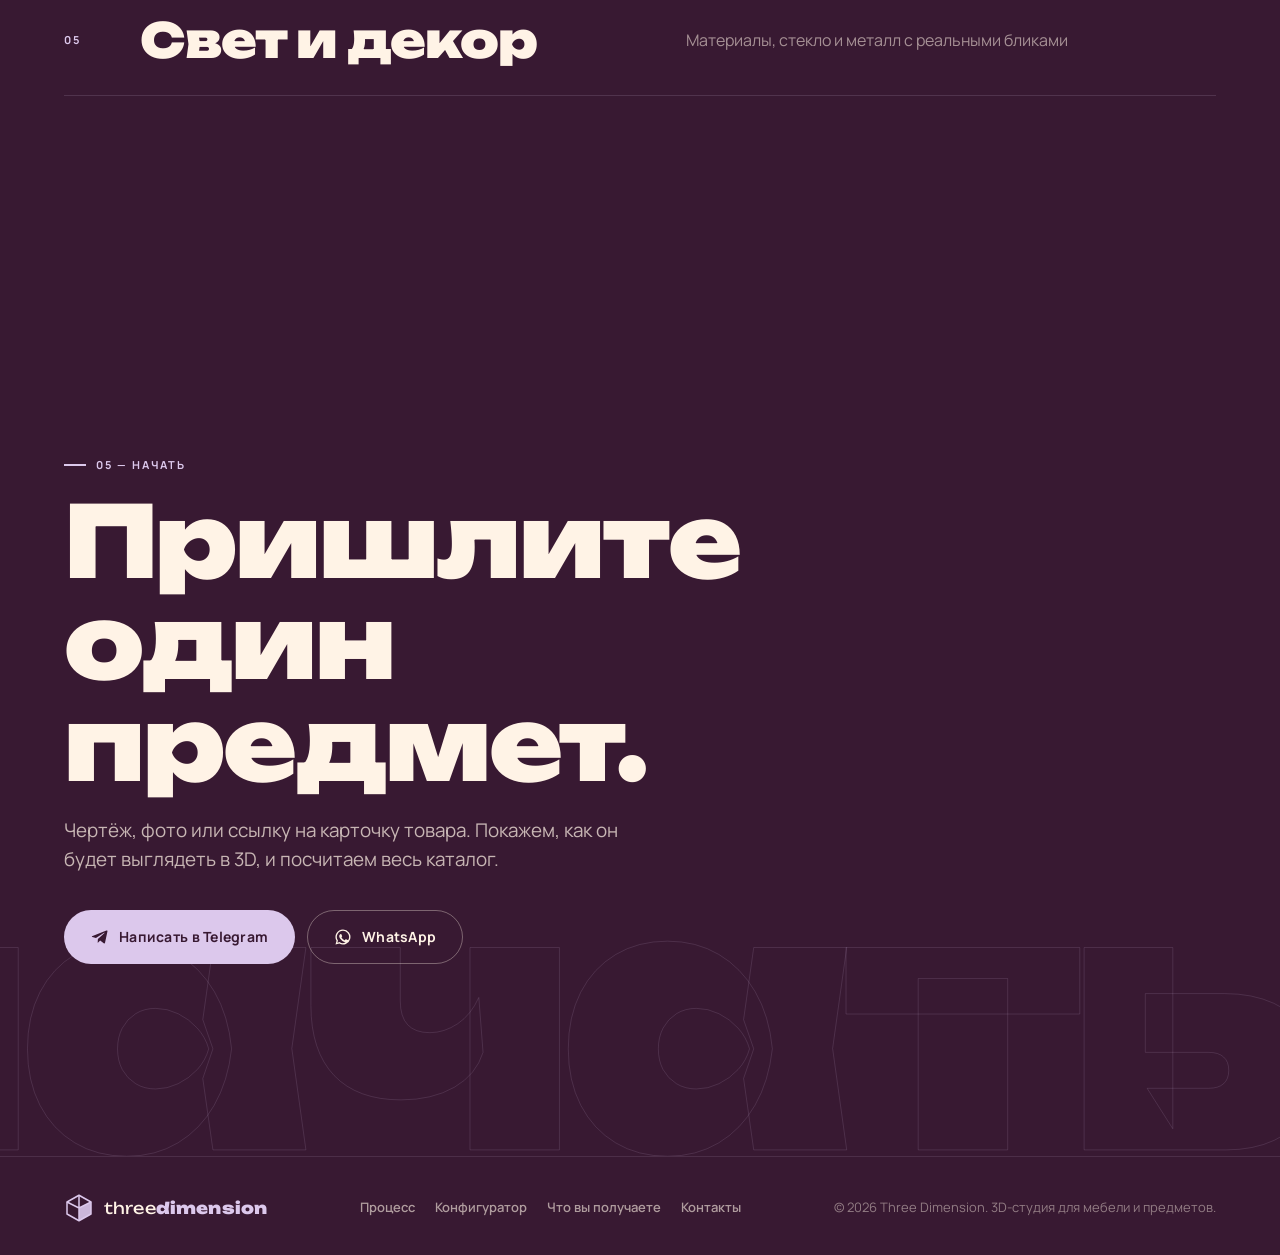
==== commit ec605bb5: "Вернуть кресло с чёрным скульптурным каркасом и узорным букле Геометрия из версии d5a4ed9, материалы" ====
--- a/index.html
+++ b/index.html
@@ -289,26 +289,26 @@
 
       <div class="config__panel reveal">
         <div class="config__group">
-          <div class="config__label">Обивка <span id="fabricName">Оливковый велюр</span></div>
+          <div class="config__label">Обивка <span id="fabricName">Букле с узором</span></div>
           <div class="swatches" data-group="fabric" role="radiogroup" aria-label="Обивка">
-            <button class="swatch swatch--img is-active" data-value="velvet_olive" style="background-image:url(assets/tex/sw_velvet_olive.webp)" role="radio" aria-checked="true" aria-label="Оливковый велюр"></button>
-            <button class="swatch swatch--img" data-value="velvet_plum" style="background-image:url(assets/tex/sw_velvet_plum.webp)" role="radio" aria-checked="false" aria-label="Сливовый велюр"></button>
+            <button class="swatch swatch--img is-active" data-value="boucle_pattern" style="background-image:url(assets/tex/sw_boucle_pattern.webp)" role="radio" aria-checked="true" aria-label="Букле с узором"></button>
             <button class="swatch swatch--img" data-value="boucle_cream" style="background-image:url(assets/tex/sw_boucle_cream.webp)" role="radio" aria-checked="false" aria-label="Кремовое букле"></button>
-            <button class="swatch swatch--img" data-value="boucle_pattern" style="background-image:url(assets/tex/sw_boucle_pattern.webp)" role="radio" aria-checked="false" aria-label="Букле с узором"></button>
             <button class="swatch swatch--img" data-value="teddy_cream" style="background-image:url(assets/tex/sw_teddy_cream.webp)" role="radio" aria-checked="false" aria-label="Кремовый тедди"></button>
             <button class="swatch swatch--img" data-value="wool_graphite" style="background-image:url(assets/tex/sw_wool_graphite.webp)" role="radio" aria-checked="false" aria-label="Графитовая шерсть"></button>
+            <button class="swatch swatch--img" data-value="velvet_plum" style="background-image:url(assets/tex/sw_velvet_plum.webp)" role="radio" aria-checked="false" aria-label="Сливовый велюр"></button>
+            <button class="swatch swatch--img" data-value="velvet_olive" style="background-image:url(assets/tex/sw_velvet_olive.webp)" role="radio" aria-checked="false" aria-label="Оливковый велюр"></button>
             <button class="swatch swatch--img" data-value="linen_olive" style="background-image:url(assets/tex/sw_linen_olive.webp)" role="radio" aria-checked="false" aria-label="Оливковый лён"></button>
             <button class="swatch swatch--img" data-value="leather_cognac" style="background-image:url(assets/tex/sw_leather_cognac.webp)" role="radio" aria-checked="false" aria-label="Коньячная кожа"></button>
           </div>
         </div>
         <div class="config__group">
-          <div class="config__label">Дерево <span id="legsName">Тёмный орех</span></div>
+          <div class="config__label">Дерево <span id="legsName">Чёрный ясень</span></div>
           <div class="swatches" data-group="legs" role="radiogroup" aria-label="Дерево">
-            <button class="swatch swatch--img is-active" data-value="dark_walnut" style="background-image:url(assets/tex/sw_dark_walnut.webp)" role="radio" aria-checked="true" aria-label="Тёмный орех"></button>
+            <button class="swatch swatch--img is-active" data-value="ash_black" style="background-image:url(assets/tex/sw_ash_black.webp)" role="radio" aria-checked="true" aria-label="Чёрный ясень"></button>
+            <button class="swatch swatch--img" data-value="dark_walnut" style="background-image:url(assets/tex/sw_dark_walnut.webp)" role="radio" aria-checked="false" aria-label="Тёмный орех"></button>
             <button class="swatch swatch--img" data-value="walnut" style="background-image:url(assets/tex/sw_walnut.webp)" role="radio" aria-checked="false" aria-label="Орех"></button>
             <button class="swatch swatch--img" data-value="smoked_oak" style="background-image:url(assets/tex/sw_smoked_oak.webp)" role="radio" aria-checked="false" aria-label="Копчёный дуб"></button>
             <button class="swatch swatch--img" data-value="oak_light" style="background-image:url(assets/tex/sw_oak_light.webp)" role="radio" aria-checked="false" aria-label="Светлый дуб"></button>
-            <button class="swatch swatch--img" data-value="ash_black" style="background-image:url(assets/tex/sw_ash_black.webp)" role="radio" aria-checked="false" aria-label="Чёрный ясень"></button>
           </div>
         </div>
         <p class="config__note">Настоящие PBR-материалы: букле, тедди, шерсть, велюр, лён, кожа — с картами рельефа и шероховатости. Формат для сайта — GLB / USDZ, работает на iPhone, Android и в любом браузере.</p>
